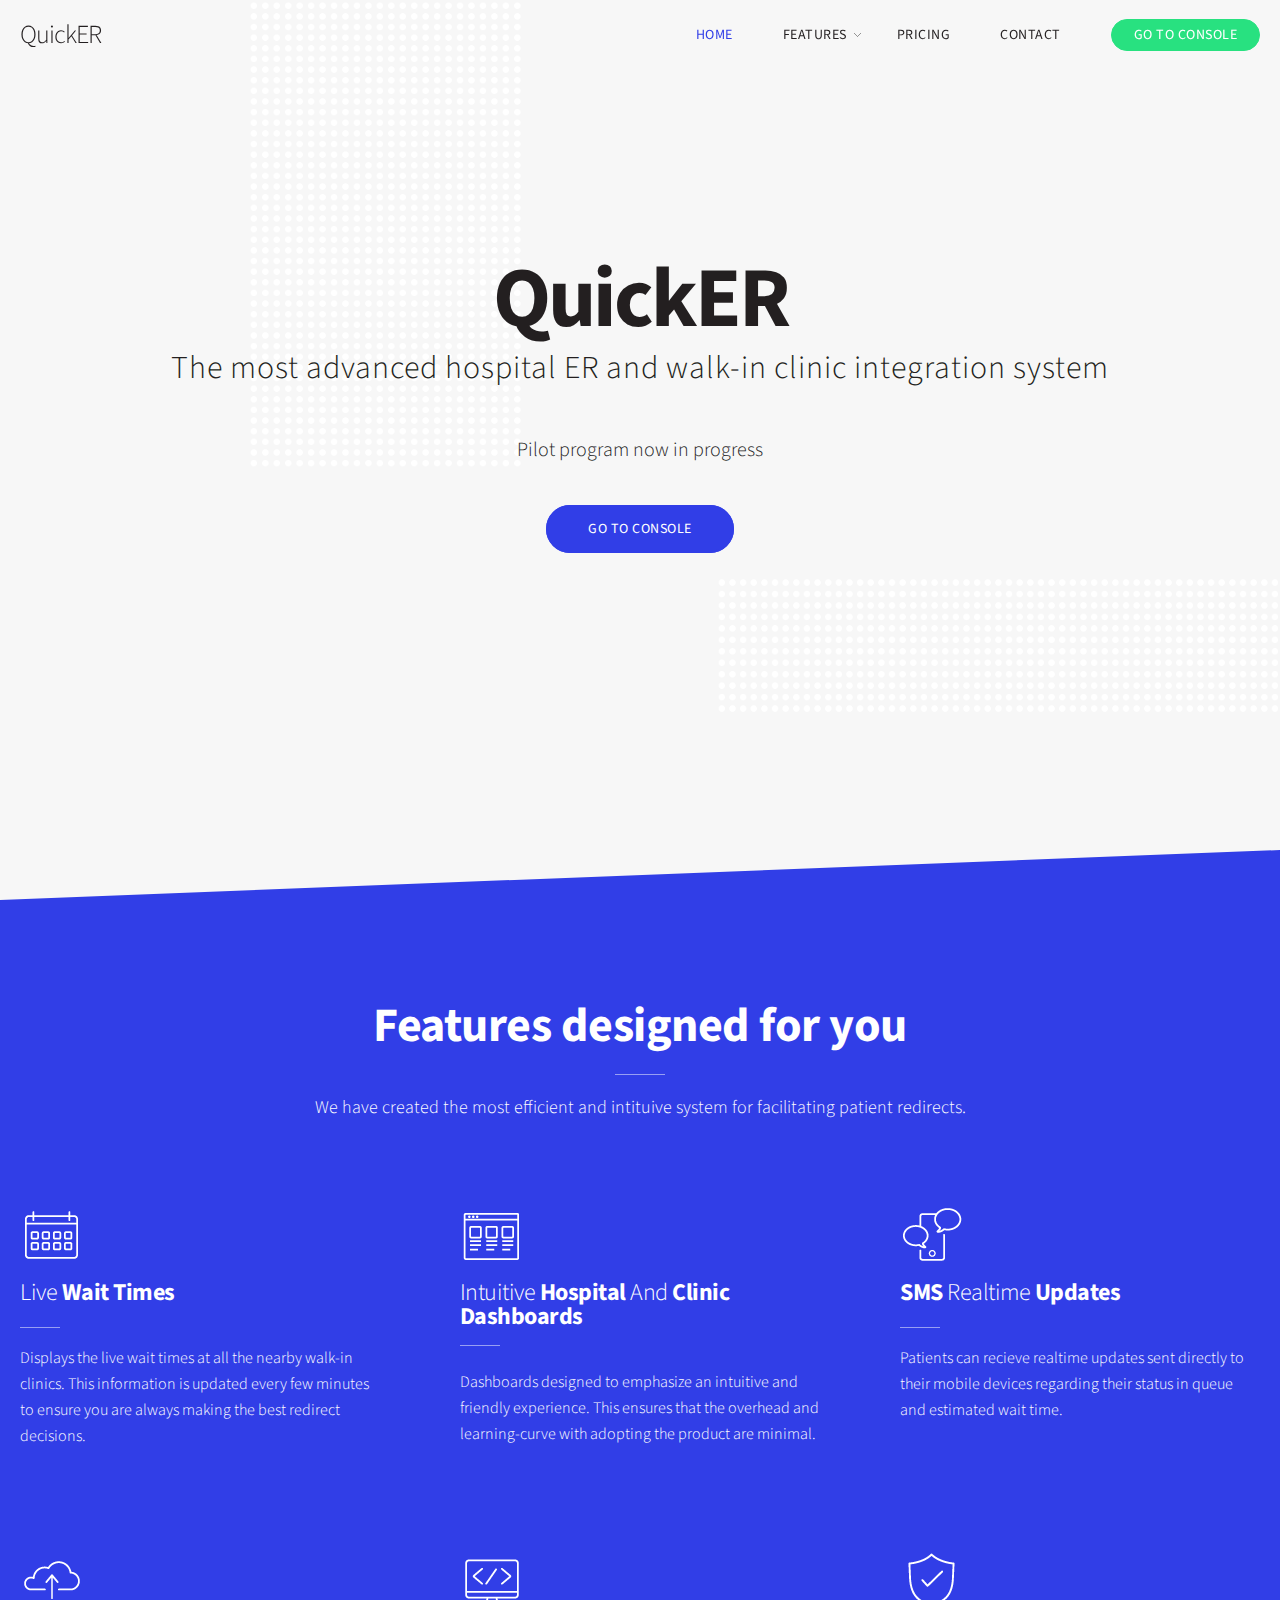
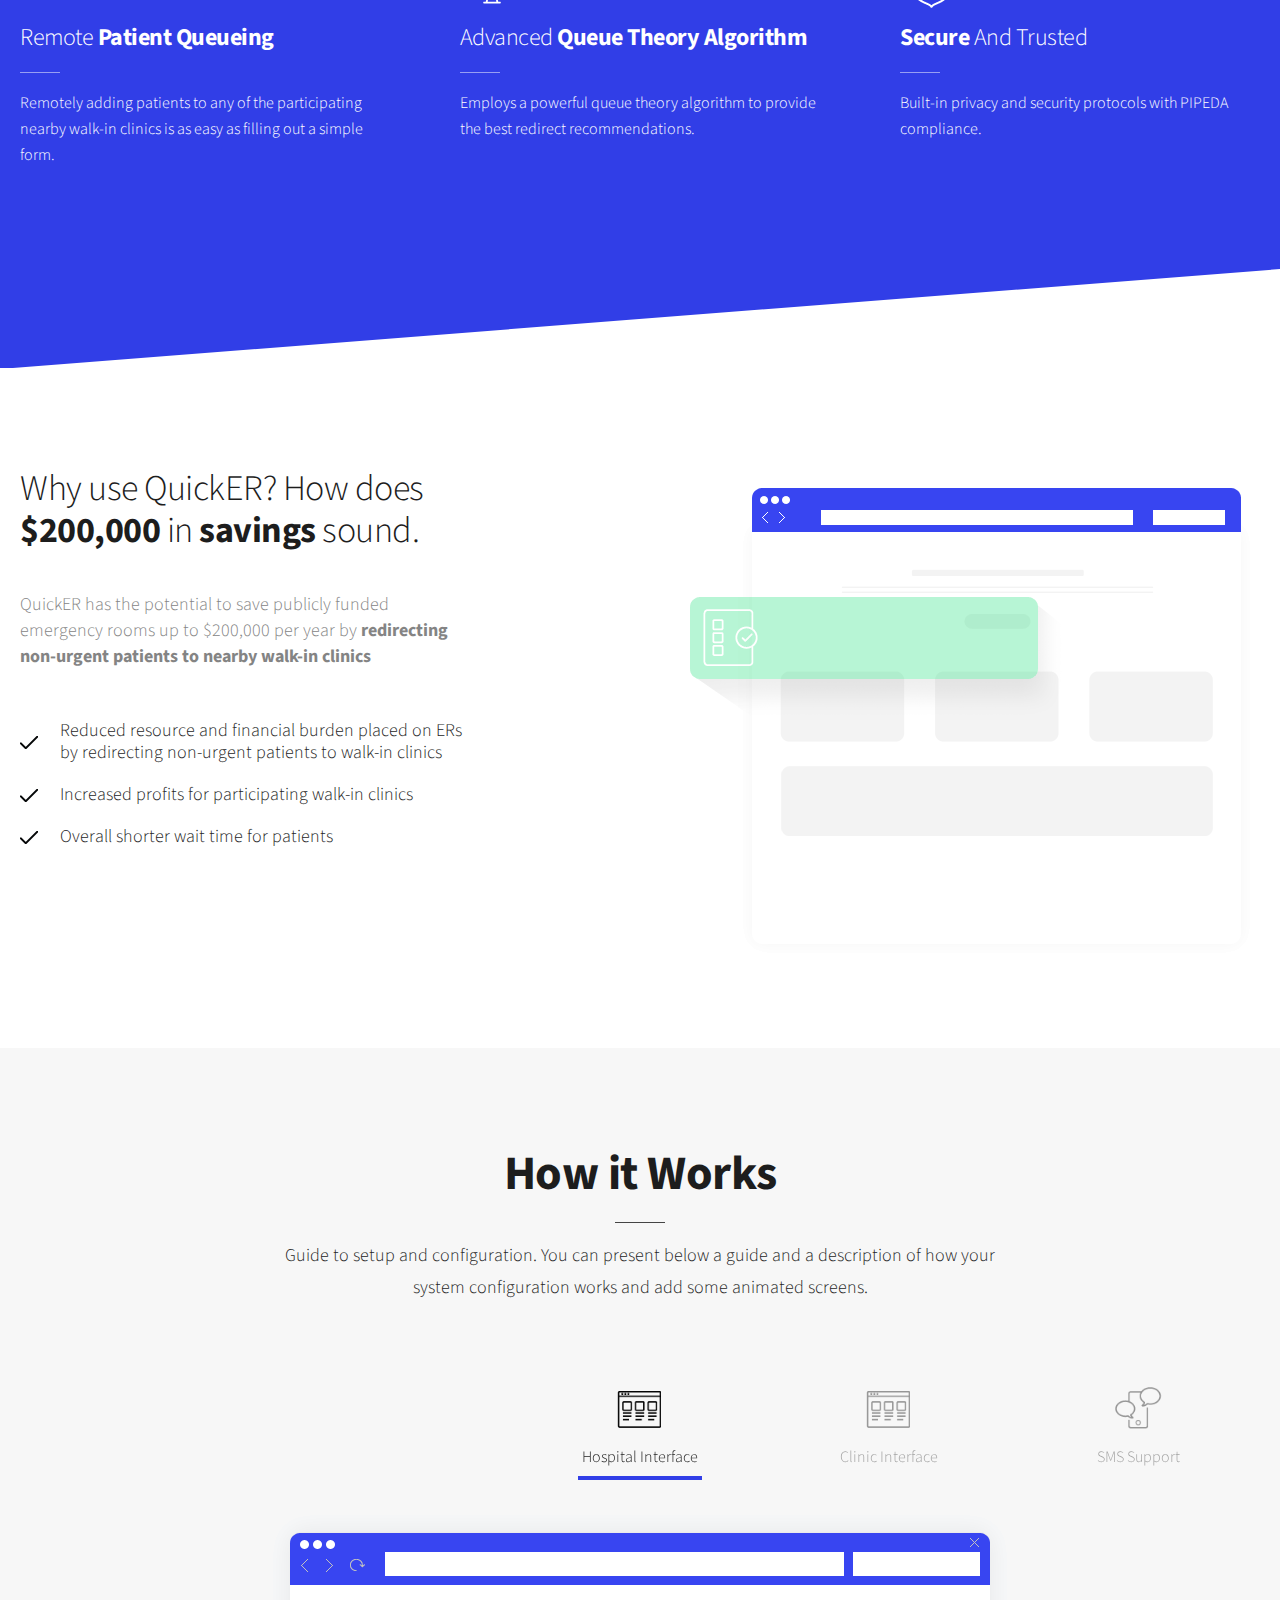
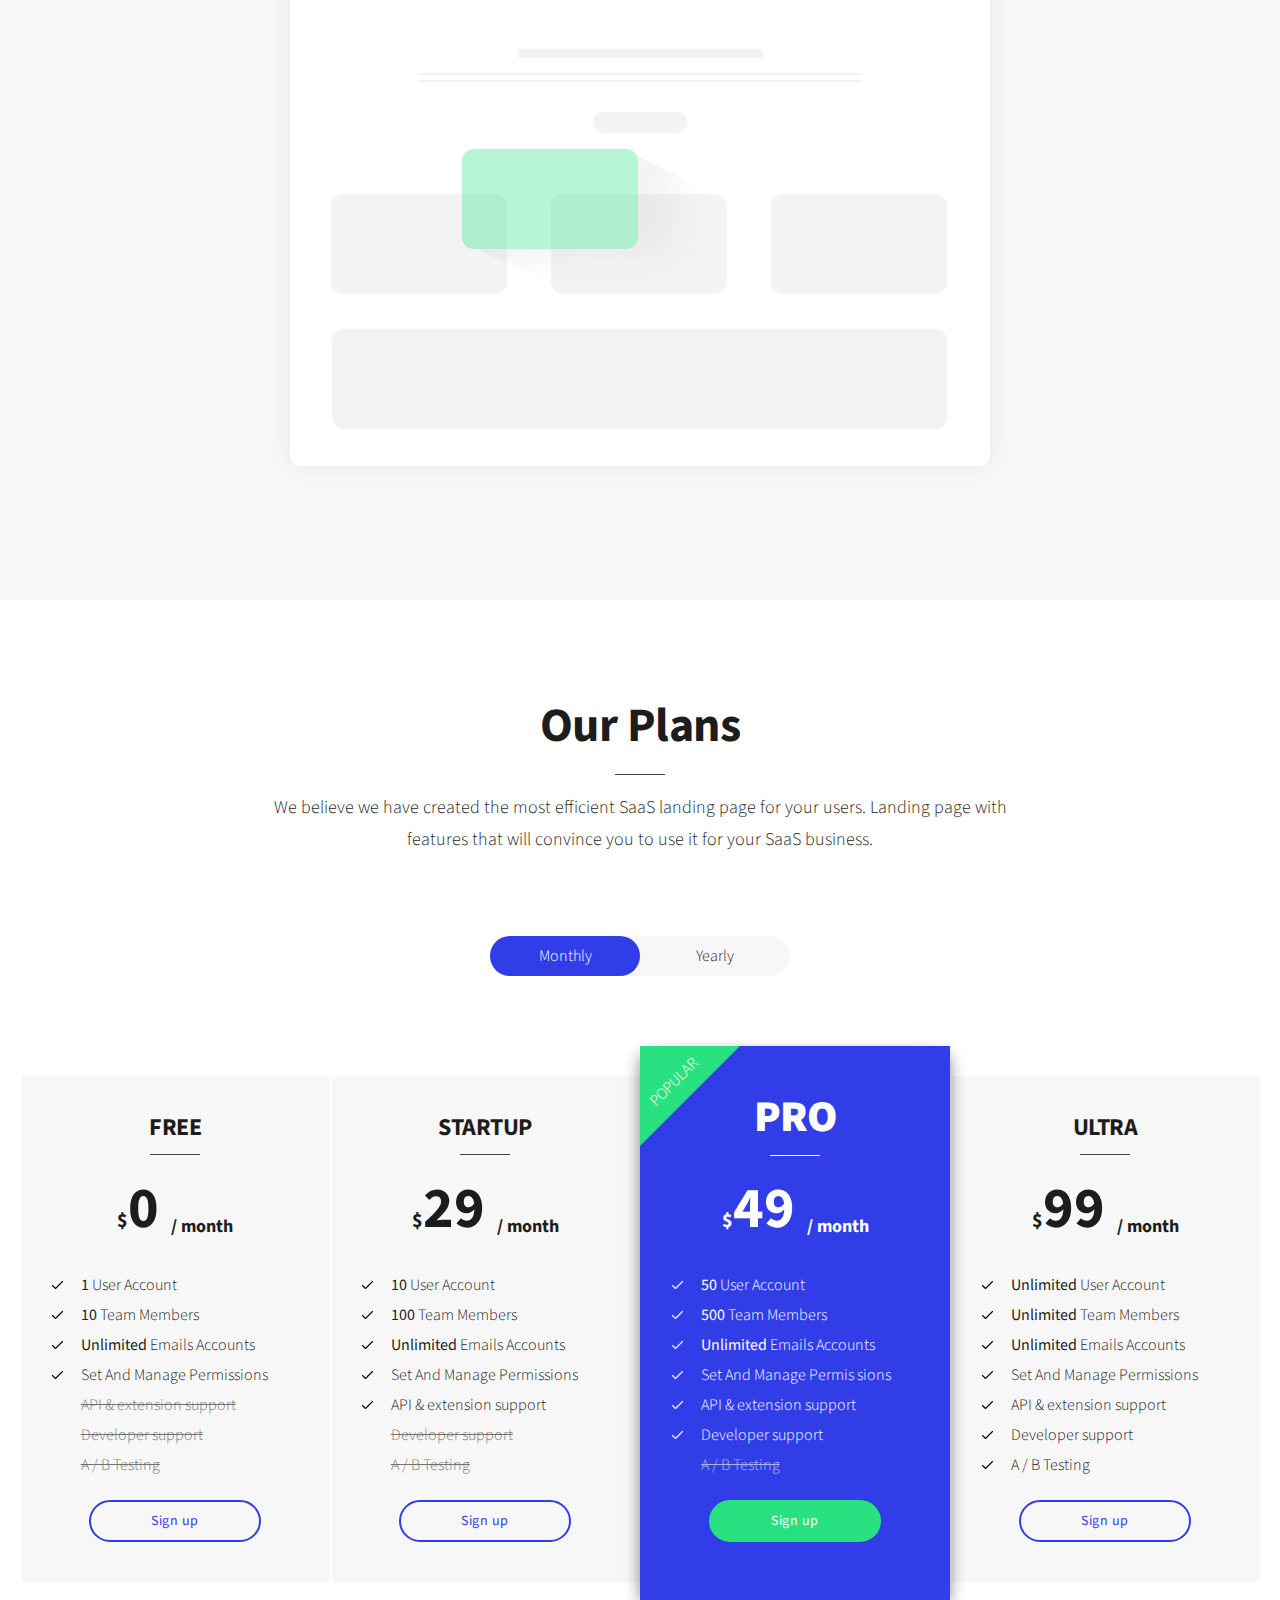
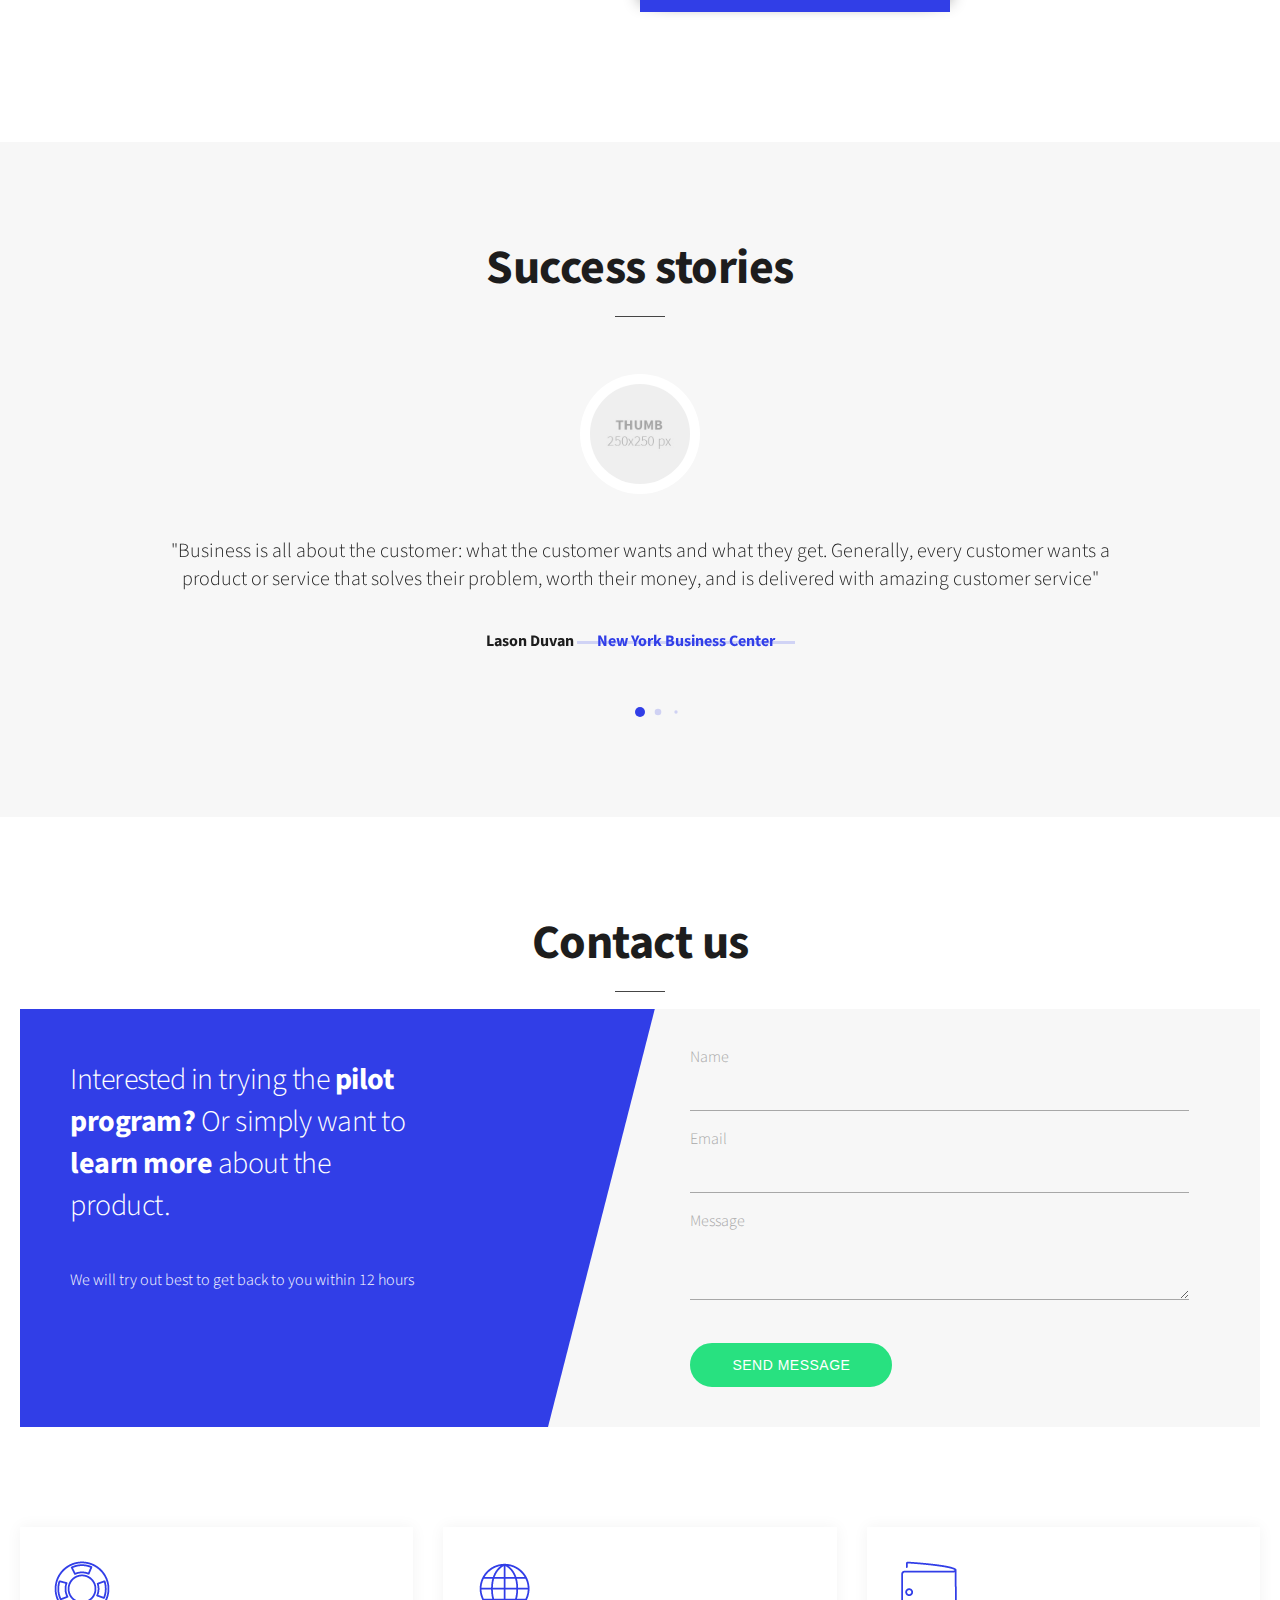
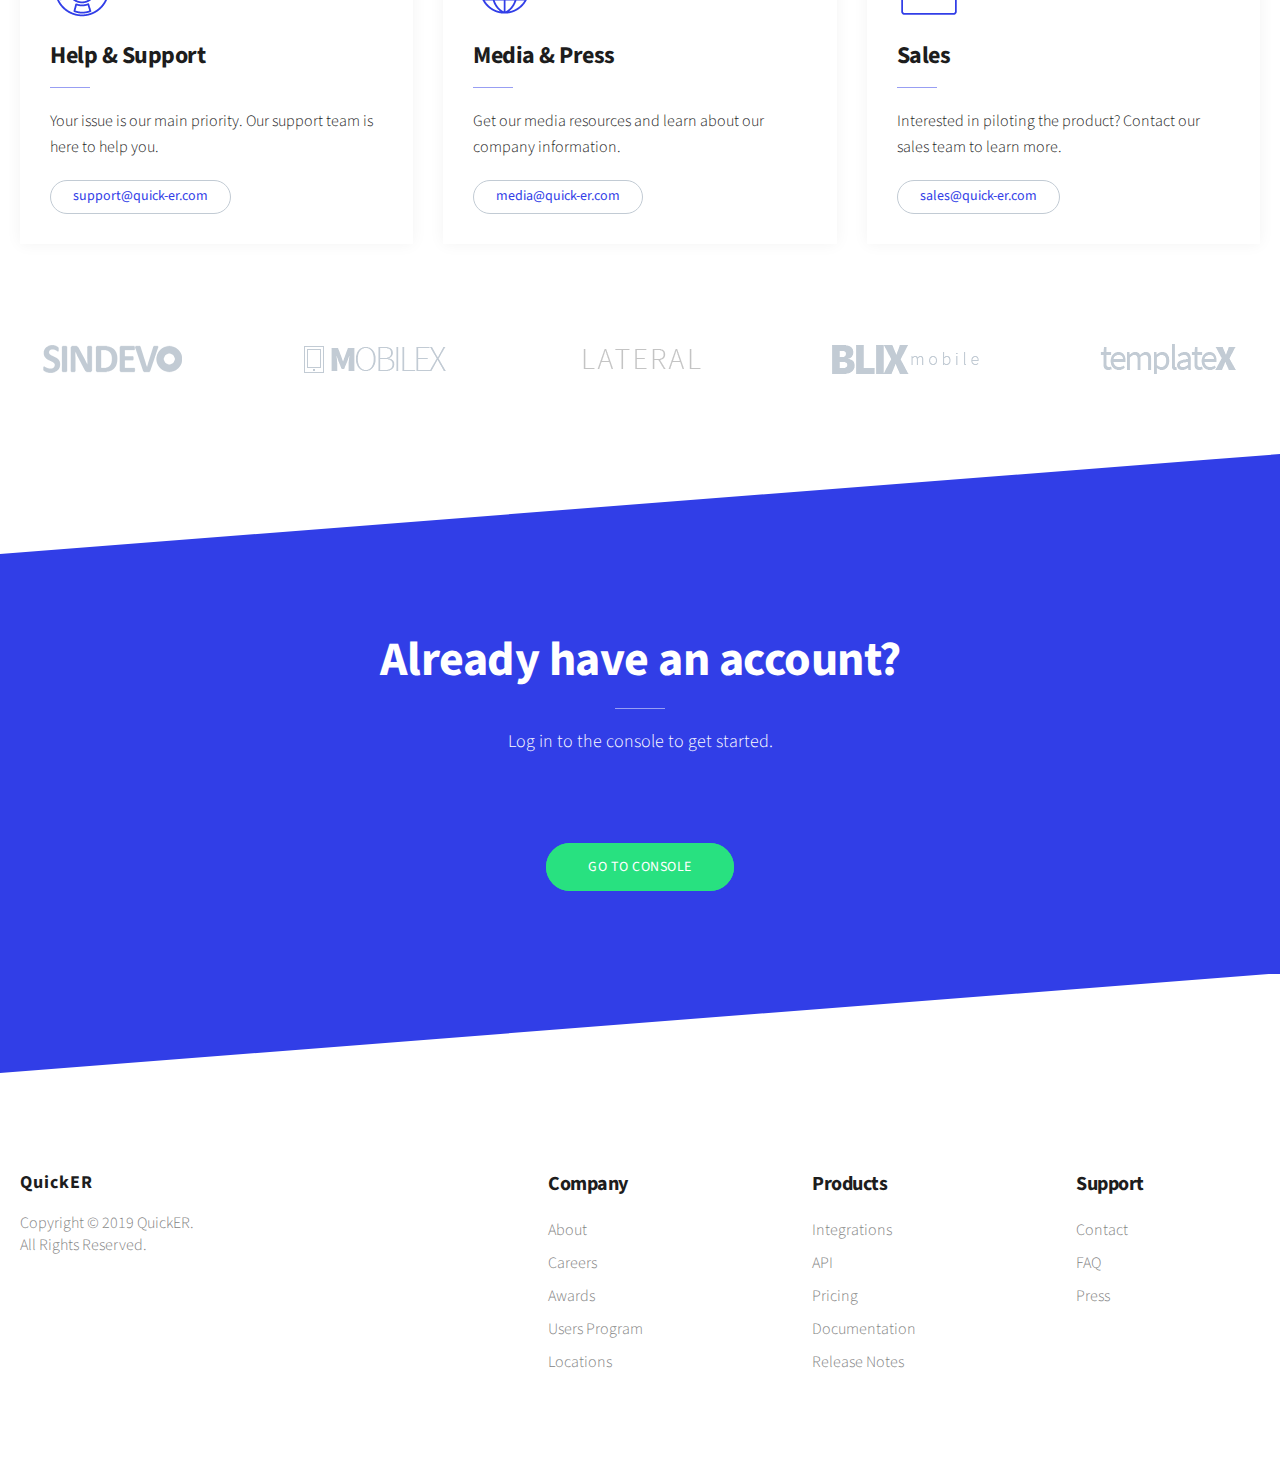
==== index.html @ 75de940f "Removed modal section" ====
<!DOCTYPE html>
<head>
<meta http-equiv="Content-Type" content="text/html; charset=utf-8" />
<meta name="viewport" content="width=device-width; initial-scale=1; maximum-scale=1" />
<meta name="author" content="SmartTemplates" />
<meta name="description" content="landing page template for saas companies" />
<meta name="keywords" content="landing page template, saas landing page template, saas website template, one page saas template" />
<title>QuickER | Patient management system</title>
<link rel="stylesheet" href="css/swiper.css">
<link rel="stylesheet" href="style.css">
<link href="https://fonts.googleapis.com/css?family=Source+Sans+Pro:300,400,700,900" rel="stylesheet"> 
</head>
<body>
	<header class="header">
		<div class="header__content header__content--fix-width">
			<div class="header__logo-title">QuickER</div>
			<nav class="header__menu">                                                                   
				<ul>
					<li><a class="selected header-link" href="#intro">HOME</a></li>
					<li class="menu-item-has-children "><a href="#features" class="header-link">FEATURES</a>
						<ul class="sub-menu">
							<li><a href="#about" class="header-link">OUR PRODUCTS</a></li>
							<li><a href="#hiw" class="header-link">HOW IT WORKS</a></li>
							<li><a href="#clients" class="header-link">OUR CLIENTS</a></li>
							<li><a href="#testimonials" class="header-link">TESTIMONIALS</a></li>
							<li><a href="#support" class="header-link">SUPPORT</a></li>
						</ul>
					</li>
					<li><a href="#pricing" class="header-link">PRICING</a></li>
					<li><a href="#contact" class="header-link">CONTACT</a></li>
					<li class="header__btn header__btn--signup" ><a href="https://quick-er.app">GO TO CONSOLE</a></li>			
				</ul>
			</nav> 
		</div>		
	</header>

	<!-- Section intro -->
	<section class="section section--intro" id="intro">
			<div class="section__content section__content--fix-width section__content--intro">
				<div class="intro">
				    <div class="intro__content">
					<div class="intro__title"><span>QuickER</div>
					<div class="intro__subtitle">The most advanced hospital ER and walk-in clinic integration system</div>
					<br/>
					<div class="intro__description">Pilot program now in progress</div>
					<div class="intro__buttons intro__buttons--centered">
						<a href="https://quick-er.app" class="btn btn--blue-bg">GO TO CONSOLE</a>
					</div>
				    </div>	
				</div>
				<div class="intro-animation">
					<div class="animation__play modal-toggle" data-openpopup="animation"><span></span></div>
					<img src="images/demo-pic.png" alt="" title=""/>
				</div>
			</div>
			<svg class="svg-intro-bottom" xmlns="http://www.w3.org/2000/svg" viewBox="0 0 100 100" preserveAspectRatio="none">
				<polygon fill="#313ee7" points="0,100 100,0 100,100"/>
			</svg>
	</section>
	
	<!-- Section features -->
	<section class="section section--features" id="features">

			<div class="section__content section__content--fix-width section__content--padding">
			        <h2 class="section__title section__title--centered section__title--features">Features designed for you</h2>
				<div class="section__description section__description--centered section__description--features">
				We have created the most efficient and intituive system for facilitating patient redirects.
				</div>
				<div class="grid grid--3col grid--features">
				
					<div class="grid__item">
						<div class="grid__icon"><img src="images/icons/icons-64-white/calendar-64.png" alt="" title=""/></div>
						<h3 class="grid__title"><span>Live</span> Wait Times</h3>
						<p class="grid__text">Displays the live wait times at all the nearby walk-in clinics. This information is updated every few minutes to ensure you are always making the best redirect decisions.</p>
					</div>
					
					<div class="grid__item">
						<div class="grid__icon"><img src="images/icons/icons-64-white/browser-64.png" alt="" title=""/></div>
						<h3 class="grid__title"><span>Intuitive </span> Hospital <span> And </span> Clinic Dashboards</h3>
						<p class="grid__text">Dashboards designed to emphasize an intuitive and friendly experience. This ensures that the overhead and learning-curve with adopting the product are minimal.</p>
					</div>
					
					<div class="grid__item">
						<div class="grid__icon"><img src="images/icons/icons-64-white/conversation-64.png" alt="" title=""/></div>
						<h3 class="grid__title">SMS <span>Realtime </span> Updates</h3>
						<p class="grid__text">Patients can recieve realtime updates sent directly to their mobile devices regarding their status in queue and estimated wait time.</p>
					</div>
				</div>	
				<div class="grid grid--3col grid--features">	
					<div class="grid__item">
						<div class="grid__icon"><img src="images/icons/icons-64-white/upload-64.png" alt="" title=""/></div>
						<h3 class="grid__title"><span>Remote</span> Patient Queueing</h3>
						<p class="grid__text">Remotely adding patients to any of the participating nearby walk-in clinics is as easy as filling out a simple form.</p>
					</div>
					
					<div class="grid__item">
						<div class="grid__icon"><img src="images/icons/icons-64-white/desktop-code-64.png" alt="" title=""/></div>
						<h3 class="grid__title"><span>Advanced</span> Queue Theory Algorithm</h3>
						<p class="grid__text">Employs a powerful queue theory algorithm to provide the best redirect recommendations.</p>
					</div>
					
					<div class="grid__item">
						<div class="grid__icon"><img src="images/icons/icons-64-white/security-64.png" alt="" title=""/></div>
						<h3 class="grid__title">Secure <span> And Trusted</span></h3>
						<p class="grid__text">Built-in privacy and security protocols with PIPEDA compliance.</p>
					</div>
				</div>
				<div class="clear"></div>
			</div>
			<svg class="svg-features-bottom" xmlns="http://www.w3.org/2000/svg" viewBox="0 0 100 100" preserveAspectRatio="none">
				<polygon fill="#fff" points="0,100 100,0 100,100"/>
			</svg>

			
	</section>
	
	<!-- Section about -->
	<section class="section" id="about">

			<div class="section__content section__content--fix-width section__content--padding">
				<div class="grid grid--5col grid--about">
				
					<div class="grid__item grid__item--x2">
						<h3 class="grid__title">Why use QuickER? How does <span>$200,000</span> in <span> savings</span> sound.</h3>
						<p class="grid__text">QuickER has the potential to save publicly funded emergency rooms up to $200,000 per year by <span>redirecting non-urgent patients to nearby walk-in clinics</span></p>
						<ul class="grid__list">
							<li>Reduced resource and financial burden placed on ERs by redirecting non-urgent patients to walk-in clinics</li> 
							<li>Increased profits for participating walk-in clinics</li> 
							<li>Overall shorter wait time for patients</li> 
						</ul>
						
					</div>
					<div class="grid__item grid__item--x3">
						<div class="grid__image grid__image--right"><img src="images/desktop-frame-about.gif" alt="" title=""/></div>
					</div>
				</div>
			</div>
		
	</section>
	
	<!-- Section How it works -->
	<section class="section section--hiw" id="hiw">

			<div class="section__content section__content--fix-width section__content--padding">
			        <h2 class="section__title section__title--centered">How it Works</h2>
				<div class="section__description section__description--centered">
				Guide to setup and configuration. You can present below a guide and a description of how your system configuration works and add some animated screens.
				</div>
					 <div class="hiw">
							<div class="hiw-titles">
								<div class="hiw-titles__wrapper swiper-wrapper">
									<div class="hiw-titles__slide swiper-slide">
									<img src="images/icons/icons-64/browser-64.png" alt="" title=""/>
									<span>Hospital Interface</span>
									</div>
									<div class="hiw-titles__slide swiper-slide">
									<img src="images/icons/icons-64/browser-64.png" alt="" title=""/>
									<span>Clinic Interface</span>
									</div>
									<div class="hiw-titles__slide swiper-slide">
									<img src="images/icons/icons-64/conversation-64.png" alt="" title=""/>
									<span>SMS Support</span>
									</div>
									<div class="hiw-titles__slide swiper-slide">
									<img src="images/icons/icons-64/tabs-64.png" alt="" title=""/>
									<span>Add Instances</span>
									</div>
									<div class="hiw-titles__slide swiper-slide">
									<img src="images/icons/icons-64/desktop-code-64.png" alt="" title=""/>
									<span>API Settings</span>
									</div>
								</div>	
							</div>								   

							<div class="hiw-content">
								<div class="hiw-content__wrapper swiper-wrapper">
									<div class="hiw-content__slide swiper-slide">
											<img src="images/hiw-slide/slide1.gif" alt="" title=""/>			
									 </div>
									<div class="hiw-content__slide swiper-slide">
											<img src="images/hiw-slide/slide2.gif" alt="" title=""/>			
									</div>				
									<div class="hiw-content__slide swiper-slide">
											<img src="images/hiw-slide/slide3.png" alt="" title=""/>			
									 </div>
									<div class="hiw-content__slide swiper-slide">
											<img src="images/hiw-slide/slide1.gif" alt="" title=""/>			
									</div>
									<div class="hiw-content__slide swiper-slide">
											<img src="images/hiw-slide/slide3.png" alt="" title=""/>			
									</div>
								</div>
							</div>
			
					</div>
			</div>
	</section>

	
	<!-- Section pricing -->
	<section class="section" id="pricing">

			<div class="section__content section__content--fix-width section__content--padding">
			        <h2 class="section__title section__title--centered">Our Plans</h2>
				<div class="section__description section__description--centered">
				We believe we have created the most efficient SaaS landing page for your users. Landing page with features that will convince you to use it for your SaaS business.
				</div>
				
					
					<div class="pricing">
						<div class="pricing__switcher switcher">
							<div class="switcher__buttons">
								<div class="switcher__button switcher__button--enabled">Monthly</div> 
								<div class="switcher__button">Yearly</div>
								<div class="switcher__border"></div>
							</div>
							
						</div>

					
						<div class="pricing__plan">
							<h3 class="pricing__title">FREE</h3>   
							<div class="pricing__values">
								<div class="pricing__value pricing__value--show"><span>$</span>0 <b>/ month</b></div>
								<div class="pricing__value pricing__value--hide pricing__value--hidden"><span>$</span>0 <b>/ yearly</b></div>
							</div>	
							<ul class="pricing__list">
								<li><b>1</b> User Account</li>
								<li><b>10</b> Team Members</li>
								<li><b>Unlimited</b> Emails Accounts</li>	
								<li>Set And Manage Permissions</li>
								<li class="disabled">API &amp; extension support</li>	
								<li class="disabled">Developer support</li>
					 			<li class="disabled">A / B Testing</li>			
							</ul> 
							<a class="pricing__signup" href="">Sign up</a>
						</div>
						<div class="pricing__plan">
							<h3 class="pricing__title">STARTUP</h3>       
							<div class="pricing__values">
								<div class="pricing__value pricing__value--show"><span>$</span>29 <b>/ month</b></div>
								<div class="pricing__value pricing__value--hide pricing__value--hidden"><span>$</span>320 <b>/ yearly</b></div>
							</div>
							<ul class="pricing__list">
								<li><b>10</b> User Account</li>
								<li><b>100</b> Team Members</li>
								<li><b>Unlimited</b> Emails Accounts</li>	
								<li>Set And Manage Permissions</li>
								<li>API &amp; extension support</li>	
								<li class="disabled">Developer support</li>
					 			<li class="disabled">A / B Testing</li>			
							</ul> 
							<a class="pricing__signup" href="">Sign up</a> 
						</div>
						<div class="pricing__plan pricing__plan--popular">
						         <div class="pricing__badge-bg"></div>
							 <div class="pricing__badge-text">POPULAR</div>
							<h3 class="pricing__title">PRO</h3>       
							<div class="pricing__values">
								<div class="pricing__value pricing__value--show"><span>$</span>49 <b>/ month</b></div>
								<div class="pricing__value pricing__value--hide pricing__value--hidden"><span>$</span>529 <b>/ yearly</b></div>
							</div>
							<ul class="pricing__list">
								<li><b>50</b> User Account</li>
								<li><b>500</b> Team Members</li>
								<li><b>Unlimited</b> Emails Accounts</li>	
								<li>Set And Manage Permis sions</li>
								<li>API &amp; extension support</li>	
								<li>Developer support</li>
					 			<li class="disabled">A / B Testing</li>		
							</ul> 
							<a class="pricing__signup" href="">Sign up</a>
						</div>
						<div class="pricing__plan">
							<h3 class="pricing__title">ULTRA</h3>       
							<div class="pricing__values">
								<div class="pricing__value pricing__value--show"><span>$</span>99 <b>/ month</b></div>
								<div class="pricing__value pricing__value--hide pricing__value--hidden"><span>$</span>900 <b>/ yearly</b></div>
							</div>
							<ul class="pricing__list">
								<li><b>Unlimited</b> User Account</li>
								<li><b>Unlimited</b> Team Members</li>
								<li><b>Unlimited</b> Emails Accounts</li>	
								<li>Set And Manage Permissions</li>
								<li>API &amp; extension support</li>	
								<li>Developer support</li>
					 			<li>A / B Testing</li>
			
							</ul> 
							<a class="pricing__signup" href="">Sign up</a>
						</div> 	
					</div>
				
				<div class="clear"></div>
			</div>
		
	</section>
	
	<!-- Section testimonials -->
	<section class="section section--testimonials" id="testimonials">

			<div class="section__content section__content--fix-width section__content--padding">
			        <h2 class="section__title section__title--centered">Success stories</h2>
					  <div class="testimonials">
						<div class="testimonials__content swiper-wrapper">
							  <div class="testimonials__slide swiper-slide">
								<div class="testimonials__thumb" data-swiper-parallax="-50%"><img src="images/avatar-1.jpg" alt="" title=""/></div>
								<div class="testimonials__text" data-swiper-parallax="-100%"><p>"Business is all about the customer: what the customer wants and what they get. Generally, every customer wants a product or service that solves their problem, worth their money, and is delivered with amazing customer service"</p></div>
								<div class="testimonials__source">Lason Duvan <a href="#">New York Business Center</a></div>
							  </div>
							  <div class="testimonials__slide swiper-slide">
								<div class="testimonials__thumb" data-swiper-parallax="-50%"><img src="images/avatar-2.jpg" alt="" title=""/></div>
								<div class="testimonials__text" data-swiper-parallax="-100%"><p>"No one can make you successful; the will to success comes from within.' I've made this my motto. I've internalized it to the point of understanding that the success of my actions and/or endeavors doesn't depend on anyone else, and that includes a possible failure"</p></div>
								<div class="testimonials__source">Jada Sacks <a href="#">Paris Tehnics</a></div>
							  </div>
							  <div class="testimonials__slide swiper-slide">
								<div class="testimonials__thumb" data-swiper-parallax="-50%"><img src="images/avatar-3.jpg" alt="" title=""/></div>
								<div class="testimonials__text" data-swiper-parallax="-100%"><p>"The American Dream is that any man or woman, despite of his or her background, can change their circumstances and rise as high as they are willing to work"</p></div>
								<div class="testimonials__source">Lason Duvan <a href="#">Music Software</a></div>
							  </div>
							  <div class="testimonials__slide swiper-slide">
								<div class="testimonials__thumb" data-swiper-parallax="-50%"><img src="images/avatar-4.jpg" alt="" title=""/></div>
								<div class="testimonials__text" data-swiper-parallax="-100%"><p>"Business is all about the customer: what the customer wants and what they get. Generally, every customer wants a product or service that solves their problem, worth their money, and is delivered with amazing customer service"</p></div>
								<div class="testimonials__source">Duran Jackson <a href="#">New York Business Center</a></div>
							  </div>
							  <div class="testimonials__slide swiper-slide">
								<div class="testimonials__thumb" data-swiper-parallax="-50%"><img src="images/avatar-5.jpg" alt="" title=""/></div>
								<div class="testimonials__text" data-swiper-parallax="-100%"><p>"No one can make you successful; the will to success comes from within.' I've made this my motto. I've internalized it to the point of understanding that the success of my actions and/or endeavors doesn't depend on anyone else, and that includes a possible failure"</p></div>
								<div class="testimonials__source">Maria Allesi <a href="#">Italy Solutions</a></div>
							  </div>
							  <div class="testimonials__slide swiper-slide">
								<div class="testimonials__thumb" data-swiper-parallax="-50%"><img src="images/avatar-6.jpg" alt="" title=""/></div>
								<div class="testimonials__text" data-swiper-parallax="-100%"><p>"The American Dream is that any man or woman, despite of his or her background, can change their circumstances and rise as high as they are willing to work"</p></div>
								<div class="testimonials__source">Jenifer Patrison<a href="#">App Dating</a></div>
							  </div>  
						</div>
						
						<div class="testimonials__pagination swiper-pagination"></div>
					</div>
				<div class="clear"></div>
			</div>
		
	</section>	
	
	<!-- Section contact -->
	<section class="section" id="contact">

			<div class="section__content section__content--fix-width section__content--padding">
			        <h2 class="section__title section__title--centered">Contact us</h2>
			
				<div class="grid grid--5col grid--contact">
				       
					<div class="grid__item grid__item--x2 grid__item--padding">
						<h3 class="grid__title">Interested in trying the <span>pilot program?</span> Or simply want to <span> learn more </span> about the product.</h3>
						<p class="grid__text">We will try out best to get back to you within 12 hours</p>
					</div>
					<div class="grid__item grid__item--x3 grid__item--form">
							<div class="grid__form form">
								<svg class="svg-form-left" xmlns="http://www.w3.org/2000/svg" viewBox="0 0 100 100" preserveAspectRatio="none"><polygon fill="#313ee7" points="0,0 100,0 0,100"/></svg>
								<form class="form__container" id="ContactForm" method="post" action="mailto: sales@quick-er.com" enctype="text/plain">
								<div class="form__row">
								        <label class="form__label" for="Name">Name</label>
									<input name="Name" id="namec" class="form__input" type="text"/>
									<span class="form__row-border"></span>
								</div>
								<div class="form__row">
								        <label class="form__label">Email</label>
									<input name="Email" class="form__input" type="email"/>	
									<span class="form__row-border"></span>									
								</div>
								<div class="form__row">
								         <label class="form__label">Message</label>
									<textarea name="Message" class="form__textarea" rows="3" cols="3"></textarea>
									<span class="form__row-border"></span>
								</div>
								<input type="submit" name="submit" class="form__submit btn btn--green-bg" id="submitc" value="SEND MESSAGE" />
								</form>
							</div>
					</div>
				</div>
			</div>
		
	</section>
	
	<!-- Section -->
	<section class="section" id="support">
			<div class="section__content section__content--fix-width section__content--padding">	
				<div class="grid grid--3col grid--support">
				
					<div class="grid__item grid__item--padding">
						<div class="grid__icon"><img src="images/icons/icons-64-blue/support-64.png" alt="" title=""/></div>
						<h3 class="grid__title">Help &amp; Support</h3>
						<p class="grid__text">Your issue is our main priority. Our support team is here to help you.</p>
						<a href="mailto: support@quick-er.com" class="grid__more">support@quick-er.com</a>
					</div>
					<div class="grid__item grid__item--padding">
						<div class="grid__icon"><img src="images/icons/icons-64-blue/globe-64.png" alt="" title=""/></div>
						<h3 class="grid__title">Media &amp; Press</h3>
						<p class="grid__text">Get our media resources and learn about our company information.		
						</p>
						<a href="mailto: media@quick-er.com" class="grid__more">media@quick-er.com</a>
					</div>
					<div class="grid__item grid__item--padding">
						<div class="grid__icon"><img src="images/icons/icons-64-blue/wallet-64.png" alt="" title=""/></div>
						<h3 class="grid__title">Sales</h3>
						<p class="grid__text">Interested in piloting the product? Contact our sales team to learn more.
						</p>
						<a href="mailto: sales@quick-er.com" class="grid__more">sales@quick-er.com</a>
					</div>
				</div>
				<div class="clear"></div>
			</div>
		
	</section>
	
	
	<!-- Section -->
	<section class="section section--clients" id="clients">
			<div class="section__content section__content--fix-width">		
				<div class="grid grid--5col">
				
					<div class="grid__item">
						<div class="grid__client-logo"><a href="#"><img src="images/clients/clients-logo1.png" alt="" title=""/></a></div>
					</div>
					<div class="grid__item">
						<div class="grid__client-logo"><a href="#"><img src="images/clients/clients-logo2.png" alt="" title=""/></a></div>
					</div>
					<div class="grid__item">
						<div class="grid__client-logo"><a href="#"><img src="images/clients/clients-logo3.png" alt="" title=""/></a></div>
					</div>
					<div class="grid__item">
						<div class="grid__client-logo"><a href="#"><img src="images/clients/clients-logo4.png" alt="" title=""/></a></div>
					</div>
					<div class="grid__item">
						<div class="grid__client-logo"><a href="#"><img src="images/clients/clients-logo5.png" alt="" title=""/></a></div>
					</div>
				</div>

			</div>

	</section>
	
	<!-- Section -->
	<section class="section section--cta" id="cta">
			<div class="section__content section__content--fix-width section__content--padding">
			        <h2 class="section__title section__title--centered section__title--cta">Already have an account?</h2>
				<div class="section__description section__description--centered section__description--cta">
					Log in to the console to get started.
				</div>
				<div class="intro__buttons intro__buttons--centered">
				<a href="https://quick-er.app" class="btn btn--green-bg">GO TO CONSOLE</a>
				</div>
			</div>
			<svg class="svg-cta-top" xmlns="http://www.w3.org/2000/svg" viewBox="0 0 100 100" preserveAspectRatio="none">
				<polygon fill="#fff" points="0,100 100,0 0,0"/>
			</svg>
	</section>

	
	<footer class="footer" id="footer">
			<div class="footer__content footer__content--fix-width footer__content--svg">
			
				<div class="grid grid--5col grid--footer">
				
					<div class="grid__item grid__item--x2">
						<h3 class="grid__title grid__title--footer-logo">QuickER</h3>
						<p class="grid__text grid__text--copyright">Copyright &copy; 2019 QuickER.  <br />All Rights Reserved. </p>
					</div>
					<div class="grid__item">
						<h3 class="grid__title grid__title--footer">Company</h3>
						<ul class="grid__list grid__list--fmenu">
								<li><a href="#">About</a></li>
								<li><a href="#">Careers</a></li>
								<li><a href="#">Awards</a></li>
								<li><a href="#">Users Program</a></li>
								<li><a href="#">Locations</a></li>
						</ul>
					</div>
					<div class="grid__item">
						<h3 class="grid__title grid__title--footer">Products</h3>
						<ul class="grid__list grid__list--fmenu">
	
								<li><a href="#">Integrations</a></li>
								<li><a href="#">API</a></li>
								<li><a href="#">Pricing</a></li>
								<li><a href="#">Documentation</a></li>
								<li><a href="#">Release Notes</a></li>
						</ul>
					</div>
					<div class="grid__item">
						<h3 class="grid__title grid__title--footer">Support</h3>
						<ul class="grid__list grid__list--fmenu">
								<li><a href="#">Contact</a></li>
								<li><a href="#">FAQ</a></li>
								<li><a href="#">Press</a></li>
								
						</ul>
					</div>
					
				</div>
				
			<div class="clear"></div>	
			</div>

			<svg class="svg-cta-bottom" xmlns="http://www.w3.org/2000/svg" viewBox="0 0 100 100" preserveAspectRatio="none">
				<polygon fill="#313ee7" points="0,100 100,0 0,0"/>
			</svg>
	</footer>
	   <section class="modal modal--animation">
		<div class="modal__overlay modal__overlay--toggle"></div>
			<div class="modal__wrapper modal__wrapper--image modal-transition">
				<div class="modal__body">
					<button class="modal__close modal__overlay--toggle"><span></span></button>
					<div class="modal__header">Product Demo</div>
					
					<div class="modal__image">
						<img src="images/demo-small.gif" alt="" title=""/>
					</div>
				</div>
			</div>
	  </section>    <!-- Modal for animation -->
<script src="js/jquery-3.3.1.min.js"></script>
<script src="js/jquery.custom.js"></script>
<script src="js/swiper.min.js"></script>
<script src="js/swiper.custom.js"></script>
<script src="js/menu.js"></script>
</body>
</html>
---- style.css ----
/*------------------------------------------------------------------
[Main Stylesheet]

Author:	SmartTemplates
Version:	1.0
Created:	05 June 2018
Last updated:	05 June 2018
Template:	LATERAL | Landing page templates for SAAS companies
-------------------------------------------------------------------*/

/*----------------------------------------------------------------- 
[Table of Contents]

1. RESET
2. GENERAL
	2-1 HEADINGS
3. HEADER
4. SECTION
5. GRID
	5.1 GRID ELEMENTS
6. BUTTONS
7. CUSTOM SECTIONS 
	7.1 CUSTOM SECTION - INTRO
	7.2 CUSTOM SECTION - ABOUT	
	7.3 CUSTOM SECTION - FEATURES
	7.4 CUSTOM SECTION - TESTIMONIALS 
	7.5 CUSTOM SECTION - PRICING 
	7.6 CUSTOM SECTION - CTA 
	7.7 CUSTOM SECTION - HOW IT WORKS (HIW)
	7.8 CUSTOM SECTION - SUPPORT
	7.9 CUSTOM SECTION - CLIENTS
	7.10 CUSTOM SECTION - CONTACT
	7.11 CUSTOM SECTION - LOGIN/SIGNUP MODAL
8. FOOTER
9. MEDIA QUERIES
*/
/*===============================================*/
/* 1. RESET		 						 */
/*===============================================*/
@import "css/reset.css";
/*===============================================*/
/* 2. GENERAL		 						 */
/*===============================================*/
html,
body {
  width: 100%;
  height: 100%;
}
body {
  font-family: "Source Sans Pro", sans-serif;
  padding: 0;
  font-size: 16px;
  margin: 0 auto;
  color: #1d1d1d;
  background-color: #fff;
  font-weight: 300;
}
.clear {
  clear: both;
}
p {
  padding: 0;
  margin: 0px;
  text-align: left;
  line-height: 26px;
}
a {
  text-decoration: none;
  color: #313ee7;
}
blockquote {
  font-style: italic;
  font-size: 24px;
  padding: 0 5%;
  margin: 40px 0 60px 0;
  line-height: 34px;
  position: relative;
  text-align: center;
}
blockquote:after {
  content: " ";
  position: absolute;
  display: block;
  width: 10%;
  margin: 20px 40%;
  border: 1px solid #e76b71;
}
a img {
  border: none;
}
a:hover {
  text-decoration: none;
  color: #212121;
}
img.responsive_image {
  max-width: 100%;
  display: block;
  margin: auto auto 20px auto;
}
/*---------------------------*/
/* 2-1. HEADINGS             */
/*---------------------------*/
h1,
h2,
h3,
h4,
h5,
h6 {
  font-weight: 700;
  letter-spacing: -0.5px;
  padding: 0 0 40px 0;
  margin: 0;
}
h1 {
  font-size: 40px;
}
h2 {
  font-size: 30px;
}
h3 {
  font-size: 22px;
}
h4 {
  font-size: 20px;
}
h5 {
  font-size: 18px;
}
h6 {
  font-size: 16px;
}
/*===============================================*/
/* 3. HEADER 	 						 */
/*===============================================*/
/* BLOCK - header */
.header {
  width: 100%;
  height: 70px;
  -webkit-transition: all 0.5s;
  -moz-transition: all 0.5s;
  transition: all 0.5s;
  position: fixed;
  top: 0px;
  left: 0px;
  z-index: 999;
}
/* MODIFIER - header */
.header--sticky {
  background-color: #fff;
  box-shadow: 0 4px 10px 0px rgba(0, 0, 0, 0.03);
  -moz-box-shadow: 0 4px 10px 0px rgba(0, 0, 0, 0.03);
  -webkit-box-shadow: 0 4px 10px 0px rgba(0, 0, 0, 0.03);
}
/* ELEMENT - header__content */
.header__content {
  height: 70px;
}
/* ELEMENT MODIFIER - header__content */
.header__content--fix-width {
  width: 1240px;
  margin: auto;
  clear: both;
}
.header__content--fluid-width {
  width: 80%;
  margin: auto;
  clear: both;
}
.header__logo-title {
  color: #231f20;
  font-size: 26px;
  letter-spacing: -1px;
  position: relative;
  float: left;
  top: 50%;
  left: 0;
  transform: translateY(-50%);
  z-index: 999;
}
.header__logo-title span {
  font-weight: 700;
}
/* ELEMENT - header__menu */
.header__menu {
  float: right;
}
.header__menu ul,
.header__menu ul li,
.header__menu ul li a {
  margin: 0;
  padding: 0;
  border: 0;
  list-style: none;
  line-height: 1;
  display: block;
  float: left;
  position: relative;
  -webkit-box-sizing: border-box;
  -moz-box-sizing: border-box;
  box-sizing: border-box;
  -webkit-tap-highlight-color: rgba(0, 0, 0, 0);
  -webkit-tap-highlight-color: transparent;
}
.header__menu:after,
.header__menu > ul:after {
  content: ".";
  display: block;
  clear: both;
  visibility: hidden;
  line-height: 0;
  height: 0;
}
.menu-button {
  width: 28px;
  height: 20px;
  position: absolute;
  padding: 0px;
  font-size: 20px;
  top: 12px;
  right: 6%;
  z-index: 99999;
  display: none;
  cursor: pointer;
  border-bottom: 1px solid #000;
  -webkit-tap-highlight-color: rgba(0, 0, 0, 0);
  -webkit-tap-highlight-color: transparent;
}
.menu-button:before {
  content: "";
  position: absolute;
  top: 6px;
  left: 0;
  width: 28px;
  height: 6px;
  z-index: 999;
  border-top: 1px double #000;
  border-bottom: 1px solid #000;
}
.header__menu > ul > li {
  display: inline-block;
  padding: 0;
}
.header__menu > ul > li > a {
  height: 70px;
  line-height: 70px;
  color: #231f20;
  font-size: 14px;
  display: inline-block;
  letter-spacing: 0.5px;
  padding: 0 25px;
  margin: 0;
  font-weight: 400;
  overflow: hidden;
}
.header__menu > ul > li.header__btn > a {
  height: 32px;
  line-height: 30px;
  -webkit-border-radius: 25px;
  -moz-border-radius: 25px;
  border-radius: 25px;
  -webkit-transition: background-color 0.3s ease;
  -moz-transition: background-color 0.3s ease;
  transition: background-color 0.3s ease;
}
.header__menu > ul > li.header__btn--signup > a {
  color: #fff;
  background-color: #28e180;
  padding: 0 22px;
  margin: 19px 0 0 25px;
  border: 1px #28e180 solid;
}
.header__menu > ul > li.header__btn--login > a {
  color: #313ee7;
  padding: 0 22px;
  margin: 19px 0 0 25px;
  border: 1px #313ee7 solid;
}
.header__menu ul li.header__btn--signup > a:hover {
  background-color: #fff;
  border: 1px #28e180 solid;
  color: #28e180;
}
.header__menu ul li.header__btn--login > a:hover {
  background-color: #313ee7;
  color: #fff;
}
.header__menu ul li a:hover,
.header__menu ul li a.selected,
.header__menu ul li a.active {
  color: #313ee7;
}
.header__menu ul li.header__btn--signup a.active {
  color: #fff;
}
.header__menu ul li.header__btn--login a.active {
  color: #313ee7;
}
.header__menu ul li:hover {
  cursor: pointer;
}
.header__menu > ul > li.menu-item-has-children > a {
  background: url(images/drop-down.png) no-repeat 90% 50%;
}
.header__menu ul ul {
  position: absolute;
  left: 0px;
  top: 55px;
  z-index: 9999;
  visibility: hidden;
  text-align: left;
  padding: 5px 0;
  background-color: #fff;
  -webkit-box-shadow: 0px 0px 10px 1px rgba(0, 0, 0, 0.1);
  -moz-box-shadow: 0px 0px 10px 1px rgba(0, 0, 0, 0.1);
  box-shadow: 0px 0px 10px 1px rgba(0, 0, 0, 0.1);
  -webkit-border-radius: 5px;
  -moz-border-radius: 5px;
  border-radius: 5px;
  opacity: 0;
  -webkit-transition: all 0.5s;
  -moz-transition: all 0.5s;
  transition: all 0.5s;
}
.header__menu ul ul.submenu-header-sticky {
  box-shadow: 0 4px 10px 0px rgba(0, 0, 0, 0.03);
  -moz-box-shadow: 0 4px 10px 0px rgba(0, 0, 0, 0.03);
  -webkit-box-shadow: 0 4px 10px 0px rgba(0, 0, 0, 0.03);
  border-top-left-radius: 0px;
  border-top-right-radius: 0px;
  -webkit-border-top-left-radius: 0px;
  -webkit-border-top-right-radius: 0px;
}
.header__menu li:hover > ul {
  visibility: visible;
  opacity: 1;
  -webkit-transition: all 0.5s;
  -moz-transition: all 0.5s;
  transition: all 0.5s;
  top: 70px;
}
.header__menu ul ul ul {
  margin-left: 100%;
  top: 0;
}
.header__menu ul ul li a {
  width: 200px;
  padding: 0 15px;
  color: #231f20;
  border-bottom: 1px #f7f7f7 solid;
  margin: 0 10px;
  font-size: 14px;
  line-height: 45px;
  height: 45px;
}
.header__menu ul ul li a:hover {
  color: #313ee7;
}
.header__menu ul ul li:last-child a {
  border-bottom: none;
}
/*===============================================*/
/* 4. SECTION 	 						 */
/*===============================================*/
/* BLOCK - section */
.section {
  width: 100%;
  height: auto;
  float: left;
  clear: both;
}
/* BLOCK MODIFIER - section--page */
.section--page-top {
  padding-top: 80px;
}
.section--page-bottom {
  padding-bottom: 80px;
}
/* ELEMENT - section__content */
.section__content {
  clear: both;
}
/* ELEMENT MODIFIER section__content  */
.section__content--fix-width {
  width: 1240px;
  margin: auto;
  clear: both;
}
.section__content--fluid-width {
  width: 80%;
  margin: auto;
  clear: both;
}
.section__content--padding {
  padding: 100px 0;
}
/* ELEMENT - section__title */
.section__title {
  font-size: 48px;
  padding: 0 0 40px 0;
  font-weight: 700;
  line-height: 52px;
}
/* ELEMENT MODIFIER section__title  */
.section__title--centered {
  width: 100%;
  text-align: center;
  position: relative;
}
.section__title--centered:after {
  content: "";
  position: absolute;
  left: 0;
  right: 0;
  top: 80%;
  margin: auto;
  width: 50px;
  height: 1px;
  background: #454545;
}

/* ELEMENT - section__description */
.section__description {
  font-size: 18px;
  line-height: 32px;
}
/* ELEMENT MODIFIER section__description  */
.section__description--centered {
  width: 60%;
  margin: auto;
  text-align: center;
  padding: 0 0 80px 0;
}
/*===============================================*/
/* 5. GRID 	 						 */
/*===============================================*/

/* BLOCK - grid */
.grid {
  width: 100%;
  float: left;
  clear: both;
}
.grid__item--padding {
  background-color: #f7f7f7;
}
/* -----------------------------------------------------  */
/* ELEMENT grid__item BASED ON BLOCK MODIFIER grid--2col  */
.grid--2col .grid__item {
  float: left;
  margin-right: 80px;
  margin-bottom: 80px;
  /* full width - space between cols / number of cols */
  width: calc((100% - 80px) / 2);
}
.grid--2col .grid__item--padding {
  /* full width - space between cols - padding * nr of paddings / number of cols */
  width: calc((100% - 80px - 20px * 4) / 2);
  padding: 20px;
}
.grid .grid__item:last-child,
.grid--2col .grid__item:nth-child(2n + 2) {
  float: right;
  margin-right: 0px;
}
/* -----------------------------------------------------  */
/* ELEMENT grid__item BASED ON BLOCK MODIFIER grid--3col  */
.grid--3col .grid__item {
  float: left;
  margin-right: 80px;
  margin-bottom: 80px;
  /* full width - space between cols * nr of inner spaces / number of cols */
  width: calc((100% - 80px * 2) / 3);
}
.grid--3col .grid__item.grid__item--padding {
  /* full width - space between cols * nr of inner spaces - padding * nr of paddings / number of cols */
  width: calc((100% - 80px * 2 - 20px * 6) / 3);
  padding: 20px;
}
.grid--3col .grid__item--x2 {
  /*(      one grid item    ) * 2 + space between cols */
  width: calc((((100% - 80px * 2) / 3) * 2) + 80px);
}
.grid--3col .grid__item--x2.grid__item--padding {
  /*   (    one grid item with padding  ) * 2 + space between cols + padding */
  width: calc((((100% - 80px * 2 - 20px * 6) / 3) * 2) + 80px + 20px * 2);
  padding: 20px;
}
.grid--3col .grid__item:nth-child(3n + 3) {
  float: right;
  margin-right: 0px;
}
/* -----------------------------------------------------  */
/* ELEMENT grid__item BASED ON BLOCK MODIFIER grid--4col  */
.grid--4col .grid__item {
  float: left;
  margin-right: 80px;
  margin-bottom: 80px;
  /* full width - space between cols * nr of inner spaces / number of cols */
  width: calc((100% - 80px * 3) / 4);
}
.grid--4col .grid__item.grid__item--padding {
  /* full width - space between cols * nr of inner spaces - padding * nr of paddings / number of cols */
  width: calc((100% - 80px * 3 - 20px * 8) / 4);
  padding: 20px;
}
.grid--4col .grid__item--x3 {
  /*(      one grid item    ) * 3 + space between cols */
  width: calc((((100% - 80px * 3) / 4) * 3) + 80px * 2);
}
.grid--4col .grid__item--x3.grid__item--padding {
  /*   (    one grid item with padding  ) * 3 + space between cols + padding */
  width: calc((((100% - 80px * 3 - 20px * 8) / 4) * 3) + 80px * 2 + 20px * 4);
  padding: 20px;
}
.grid--4col .grid__item:nth-child(4n + 4) {
  float: right;
  margin-right: 0px;
}
/* -----------------------------------------------------  */
/* ELEMENT grid__item BASED ON BLOCK MODIFIER grid--5col  */
.grid--5col .grid__item {
  float: left;
  margin-right: 80px;
  margin-bottom: 80px;
  /* full width - space between cols * nr of inner spaces / number of cols */
  width: calc((100% - 80px * 4) / 5);
}
.grid--5col .grid__item.grid__item--padding {
  /* full width - space between cols * nr of inner spaces - padding * nr of paddings / number of cols */
  width: calc((100% - 80px * 4 - 20px * 10) / 5);
  padding: 20px;
}
.grid--5col .grid__item--x2 {
  /*(      one grid item    ) * 2 + space between cols */
  width: calc((((100% - 80px * 4) / 5) * 2) + 80px);
}
.grid--5col .grid__item--x2.grid__item--padding {
  /*   (    one grid item with padding  ) * 2 + space between cols + padding */
  width: calc((((100% - 80px * 4 - 20px * 10) / 5) * 2) + 80px + 20px * 2);
  padding: 20px;
}
.grid--5col .grid__item--x3 {
  /*(      one grid item    ) * 3 + space between cols */
  width: calc((((100% - 80px * 4) / 5) * 3) + 80px * 2);
}
.grid--5col .grid__item--x3.grid__item--padding {
  /*   (    one grid item with padding  ) * 3 + space between cols + padding */
  width: calc((((100% - 80px * 4 - 20px * 10) / 5) * 3) + 80px * 2 + 20px * 4);
  padding: 20px;
}
.grid--5col .grid__item--x4 {
  /*(      one grid item    ) * 4 + space between cols */
  width: calc((((100% - 80px * 4) / 5) * 4) + 80px * 3);
}
.grid--5col .grid__item--x4.grid__item--padding {
  /*   (    one grid item with padding  ) * 4 + space between cols + padding */
  width: calc((((100% - 80px * 4 - 20px * 10) / 5) * 4) + 80px * 3 + 20px * 6);
  padding: 20px;
}
.grid--5col .grid__item:nth-child(5n + 5) {
  float: right;
  margin-right: 0px;
}
/* -----------------------------------------------------  */
/* ELEMENT grid__item BASED ON BLOCK MODIFIER grid--6col  */
.grid--6col .grid__item {
  float: left;
  margin-right: 80px;
  margin-bottom: 80px;
  /* full width - space between cols * nr of inner spaces / number of cols */
  width: calc((100% - 80px * 5) / 6);
}
.grid--6col .grid__item.grid__item--padding {
  /* full width - space between cols * nr of inner spaces - padding * nr of paddings / number of cols */
  width: calc((100% - 80px * 5 - 20px * 12) / 6);
  padding: 20px;
}
.grid--6col .grid__item--x2 {
  /*(      one grid item    ) * 2 + space between cols */
  width: calc((((100% - 80px * 5) / 6) * 2) + 80px);
}
.grid--6col .grid__item--x2.grid__item--padding {
  /*   (    one grid item with padding  ) * 2 + space between cols + padding */
  width: calc((((100% - 80px * 5 - 20px * 12) / 6) * 2) + 80px + 20px * 2);
  padding: 20px;
}
.grid--6col .grid__item--x3 {
  /*(      one grid item    ) * 3 + space between cols */
  width: calc((((100% - 80px * 5) / 6) * 3) + 80px * 2);
}
.grid--6col .grid__item--x3.grid__item--padding {
  /*   (    one grid item with padding  ) * 3 + space between cols + padding */
  width: calc((((100% - 80px * 5 - 20px * 12) / 6) * 3) + 80px * 2 + 20px * 4);
  padding: 20px;
}
.grid--6col .grid__item--x4 {
  /*(      one grid item    ) * 4 + space between cols */
  width: calc((((100% - 80px * 5) / 6) * 4) + 80px * 3);
}
.grid--6col .grid__item--x4.grid__item--padding {
  /*   (    one grid item with padding  ) * 4 + space between cols + padding */
  width: calc((((100% - 80px * 5 - 20px * 12) / 6) * 4) + 80px * 3 + 20px * 6);
  padding: 20px;
}
.grid--6col .grid__item--x5 {
  /*(      one grid item    ) * 5 + space between cols */
  width: calc((((100% - 80px * 5) / 6) * 5) + 80px * 4);
}
.grid--6col .grid__item--x5.grid__item--padding {
  /*   (    one grid item with padding  ) * 5 + space between cols + padding */
  width: calc((((100% - 80px * 5 - 20px * 12) / 6) * 5) + 80px * 4 + 20px * 8);
  padding: 20px;
}
.grid--6col .grid__item:nth-child(6n + 6) {
  float: right;
  margin-right: 0px;
}
.grid__item--floated-right {
  float: right !important;
  margin-right: 0px !important;
}

/* 5.1 GRID ELEMENTS   */
/*===============================================*/

/* ELEMENT  grid__title  */
/* --------------------  */
.grid__title {
  font-size: 24px;
  font-weight: 400;
  padding: 0 0 20px 0;
  margin: 0px;
}
.grid__title span {
  font-weight: 700;
}

/* ELEMENT  grid__text  */
/* --------------------  */
.grid__text {
  padding-bottom: 20px;
  line-height: 26px;
}
.grid__text span {
  font-weight: 700;
}

/* ELEMENT  grid__more  */
/* --------------------  */
.grid__more {
  font-weight: 400;
  font-size: 14px;
  padding: 0 0 0 0;
  display: inline-block;
}

/* ELEMENT grid__list  */
/* --------------------  */
.grid__list {
  list-style: none;
  padding: 0px;
  margin: 0px;
}
.grid__list li {
  list-style: none;
  padding: 5px 0;
  margin: 0px;
  line-height: 22px;
}

/* ELEMENT grid__image  */
/* --------------------  */
.grid__image {
  width: 100%;
}
.grid__image img {
  display: block;
  max-width: 100%;
}
.grid__image--right img {
  float: right;
}
.grid__image--left img {
  float: left;
}

/*===============================================*/
/*  6. BUTTONS	 			 */
/*===============================================*/
.btn {
  padding: 12px 40px;
  margin: 0 10px;
  font-size: 14px;
  letter-spacing: 0.5px;
  font-weight: 400;
  -webkit-border-radius: 25px;
  -moz-border-radius: 25px;
  border-radius: 25px;
  -webkit-transition: all 0.3s ease;
  -moz-transition: all 0.3s ease;
  transition: all 0.3s ease;
}
.btn--blue-bg {
  color: #fff;
  background-color: #313ee7;
  border: 2px #313ee7 solid;
}
.btn--blue-bg:hover {
  background: none;
  color: #313ee7;
}
.btn--blue-border {
  color: #313ee7;
  border: 1px #313ee7 solid;
}
.btn--blue-border:hover {
  background-color: #313ee7;
  color: #fff;
}
.btn--green-bg {
  color: #fff;
  background-color: #28e180;
  border: 2px #28e180 solid;
}
.btn--green-bg:hover {
  color: #28e180;
  background: none;
}
.btn--green-border {
  color: #28e180;
  border: 1px #28e180 solid;
}
.btn--green-border:hover {
  background-color: #28e180;
  color: #fff;
}

/*================================================================================*/
/*  7. CUSTOM SECTIONS  */
/*===============================================================================*/

/*===============================================*/
/*  7.1 CUSTOM SECTION - INTRO	 			 */
/*===============================================*/
.section--intro {
  width: 100%;
  height: 100%;
  background-color: #f7f7f7;
  background-image: url(images/bg.png);
  -webkit-background-size: 100%;
  -moz-background-size: 100%;
  -o-background-size: 100%;
  background-size: 100%;
  -webkit-background-size: cover;
  -moz-background-size: cover;
  -o-background-size: cover;
  background-size: cover;
  background-position: center center;
  position: relative;
  overflow: hidden;
}
.section__content--intro {
  height: 100%;
}
.intro {
  width: 100%;
  height: 65%;
  position: relative;
}
.intro__content {
  width: 100%;
  text-align: center;
  position: absolute;
  bottom: 15%;
  left: 0;
  z-index: 222;
}
.intro__title {
  padding: 0 0 10px 0;
  color: #231f20;
  font-size: 85px;
  letter-spacing: -3px;
}
.intro__title span {
  font-weight: 700;
}
.intro__subtitle {
  padding: 0 0 40px 0;
  font-size: 32px;
  color: #231f20;
  letter-spacing: 1px;
}
.intro__description {
  padding: 0 0 40px 0;
  font-size: 20px;
}
.intro__description span {
  font-weight: 700;
  color: #313ee7;
}
.intro__buttons {
  padding: 20px 0 0 0;
}
.intro__buttons--centered {
  width: 100%;
  clear: both;
  text-align: center;
}
svg.svg-intro-bottom {
  position: absolute;
  bottom: 0;
  width: 100%;
  height: 100px;
  z-index: 555;
}
.intro-animation {
  width: 100%;
  height: 33%;
  margin: 2% 0 0 0;
  text-align: center;
  position: relative;
  opacity: 0;
  animation: 0.8s ease-out 0s 1 slideInFromBottom;
  -webkit-animation: 0.8s ease-out 0s 1 slideInFromBottom;
  -webkit-animation-fill-mode: both;
  -moz-animation-fill-mode: both;
  -ms-animation-fill-mode: both;
  -o-animation-fill-mode: both;
  animation-fill-mode: both;
}
.intro-animation img {
  display: block;
  margin: auto;
  max-width: 100%;
}
@keyframes slideInFromBottom {
  0% {
    transform: translateY(100%);
  }
  100% {
    transform: translateY(0);
    opacity: 1;
  }
}
@-webkit-keyframes slideInFromBottom {
  0% {
    -webkit-transform: translateY(100%);
  }
  100% {
    -webkit-transform: translateY(0);
    opacity: 1;
  }
}
.animation__play {
  position: absolute;
  z-index: 10;
  top: 40%;
  left: 50%;
  transform: translateX(-50%) translateY(-50%);
  box-sizing: content-box;
  display: block;
  width: 20px;
  height: 20px;
  border-radius: 50%;
  padding: 0 0 0 8px;
  cursor: pointer;
}

.animation__play:before {
  content: "";
  position: absolute;
  z-index: 0;
  left: 50%;
  top: 50%;
  transform: translateX(-50%) translateY(-50%);
  display: block;
  width: 50px;
  height: 50px;
  background: #28e180;
  border-radius: 50%;
  animation: pulse-border 1500ms ease-out infinite;
}

.animation__play:after {
  content: "";
  position: absolute;
  z-index: 1;
  left: 50%;
  top: 50%;
  transform: translateX(-50%) translateY(-50%);
  display: block;
  width: 50px;
  height: 50px;
  background: #28e180;
  border-radius: 50%;
  transition: all 200ms;
}

.animation__play span {
  display: block;
  position: relative;
  z-index: 3;
  width: 0;
  height: 0;
  border-left: 15px solid #fff;
  border-top: 10px solid transparent;
  border-bottom: 10px solid transparent;
}

@keyframes pulse-border {
  0% {
    transform: translateX(-50%) translateY(-50%) translateZ(0) scale(1);
    opacity: 1;
  }
  100% {
    transform: translateX(-50%) translateY(-50%) translateZ(0) scale(2);
    opacity: 0;
  }
}

/*===============================================*/
/*  7.2 CUSTOM SECTION - ABOUT	 			 */
/*===============================================*/
.grid--about {
}
.grid--about .grid__title {
  font-size: 36px;
  line-height: 42px;
  font-weight: 300;
  padding: 0 0 40px 0;
  margin: 0px;
  position: relative;
}
.grid--about .grid__text {
  font-size: 18px;
  color: #848484;
  line-height: 26px;
}
.grid--about .grid__list {
  padding: 20px 0 0 0;
}
.grid--about .grid__list li {
  background: url(images/checked.png) no-repeat 0 50%;
  font-size: 18px;
  padding: 10px 0 10px 40px;
}
/*===============================================*/
/*  7.3 CUSTOM SECTION - FEATURES	 			 */
/*===============================================*/
.section--features {
  background-color: #313ee7;
  color: #fff;
  position: relative;
}
.section__title--features {
  color: #fff;
}
.section__title--features:after {
  content: "";
  position: absolute;
  left: 0;
  right: 0;
  top: 80%;
  margin: auto;
  width: 50px;
  height: 1px;
  background: #fff;
  opacity: 0.5;
}
.section__description--features {
  color: #fff;
}
svg.svg-features-bottom {
  position: absolute;
  bottom: -1px;
  width: 100%;
  height: 100px;
  z-index: 555;
}
.section--features h3 {
  color: #fff;
}
.grid--features .grid__item {
  margin-right: 80px;
  margin-bottom: 80px;
  /* full width - space between cols * nr of inner spaces / number of cols */
  width: calc((100% - 80px * 2) / 3);
}
.grid--features .grid__item:hover .grid__title:after {
  width: 100%;
  opacity: 1;
}
.grid--features .grid__title {
  font-size: 24px;
  font-weight: 700;
  padding: 10px 0 40px 0;
  margin: 0px;
  position: relative;
}
.grid--features .grid__title:after {
  content: "";
  position: absolute;
  left: 0;
  top: 75%;
  margin: 0;
  width: 40px;
  height: 1px;
  background: #fff;
  opacity: 0.5;
  -webkit-transition: all 0.5s ease-out;
  -moz-transition: all 0.5s ease-out;
  -o-transition: all 0.5s ease-out;
  transition: all 0.5s ease-out;
}
.grid--features .grid__title span {
  font-weight: 300;
}
/*===============================================*/
/*  7.4 CUSTOM SECTION - TESTIMONIALS 			 */
/*===============================================*/
.section--testimonials {
  background-color: #f7f7f7;
}
.testimonials {
  width: 100%;
  height: auto;
  overflow: hidden;
  position: relative;
  margin: 0;
  padding: 40px 0 40px 0;
}
.testimonials__slide {
  text-align: center;
}
.testimonials__slide:hover {
  cursor: move; /* fallback if grab cursor is unsupported */
  cursor: grab;
  cursor: -moz-grab;
  cursor: -webkit-grab;
}
.testimonials__thumb {
  padding: 0 0 40px 0;
}
.testimonials__thumb img {
  width: 100px;
  -webkit-border-radius: 50%;
  -moz-border-radius: 50%;
  border-radius: 50%;
  padding: 10px;
  background-color: #fff;
  margin: auto;
}
.testimonials__text {
  width: 80%;
  margin: auto;
}
.testimonials__text p {
  padding: 0 0 40px 0;
  font-size: 20px;
  line-height: 28px;
  text-align: center;
}
.testimonials__source {
  font-weight: 700;
  font-size: 16px;
}
.testimonials__source a {
  color: #313ee7;
  padding: 0 20px;
  position: relative;
  -webkit-transition: all 0.5s;
  -moz-transition: all 0.5s;
  transition: all 0.5s;
}
.testimonials__source a::after {
  border-bottom: 0.245em solid rgba(56, 69, 241, 0.2);
  content: "";
  left: 0;
  line-height: 1em;
  margin-top: calc(0.245em / 2 * -1);
  position: absolute;
  right: 0;
  top: 60%;
}
.testimonials__source a:hover {
  color: #000;
  padding: 0 30px;
}
.testimonials__pagination {
  width: 100%;
  text-align: center;
  bottom: 0 !important;
  z-index: 999 !important;
}
.testimonials__pagination .swiper-pagination-bullet {
  width: 10px;
  height: 10px;
  display: inline-block;
  border-radius: 100%;
  background: #313ee7;
  opacity: 0.2;
}
.testimonials__pagination .swiper-pagination-bullet-active {
  opacity: 1;
  background: #313ee7;
}

/*===============================================*/
/*  7.5 CUSTOM SECTION - PRICING 			 */
/*===============================================*/
.pricing {
  width: 100%;
  margin: 0 auto;
  text-align: center;
}
.pricing__switcher {
  width: 300px;
  height: 40px;
  margin: 0 auto 100px auto;
  clear: both;
  text-align: center;
  position: relative;
  background-color: #f7f7f7;
  -webkit-border-radius: 25px;
  -moz-border-radius: 25px;
  border-radius: 25px;
}
.switcher__buttons {
  width: 100%;
}
.switcher__button {
  cursor: pointer;
  width: 50%;
  float: left;
  height: 40px;
  line-height: 40px;
  position: relative;
  z-index: 888;
  transition: 0.3s ease-in-out;
}
.switcher__border {
  height: 40px;
  width: 50%;
  background-color: #313ee7;
  display: block;
  position: absolute;
  top: 0px;
  left: 0px;
  z-index: 555;
  margin: 0;
  border: none;
  transition: 0.3s ease-in-out;
  border-radius: 20px;
  -webkit-border-radius: 20px;
  border--radius: 20px;
  -webkit-border-radius: 20px;
}
.switcher__button--enabled {
  color: #fff;
}
.switcher__button:nth-child(1).switcher__button--enabled ~ .switcher__border {
  left: 0;
}
.switcher__button:nth-child(2).switcher__button--enabled ~ .switcher__border {
  left: 50%;
}

.pricing__plan {
  background-color: #f7f7f7;
  width: 25%;
  padding: 40px 0;
  float: left;
  position: relative;
  -webkit-box-shadow: inset 2px 0px 0px 0px #fff;
  box-shadow: inset 2px 0px 0px 0px #fff;
  -moz-box-shadow: inset 2px 0px 0px 0px #fff;
}
.pricing__plan--popular {
  z-index: 2;
  top: -30px;
  padding: 50px 0 70px 0;
  background-color: #313ee7;
  color: #fff;
  -moz-box-shadow: 10px 0 15px -10px rgba(0, 0, 0, 0.45),
    -10px 0 15px -10px rgba(0, 0, 0, 0.45);
  -webkit-box-shadow: 10px 0 15px -10px rgba(0, 0, 0, 0.45),
    -10px 0 15px -10px rgba(0, 0, 0, 0.45);
  box-shadow: 10px 0 15px -10px rgba(0, 0, 0, 0.45),
    -10px 0 15px -10px rgba(0, 0, 0, 0.45);
}
.pricing__badge-bg {
  width: 0;
  height: 0;
  border-style: solid;
  border-width: 100px 100px 0 0;
  border-color: #28e180 transparent transparent transparent;
  position: absolute;
  top: 0px;
  left: 0px;
  z-index: 333;
}
.pricing__badge-text {
  position: absolute;
  top: 28px;
  left: 3px;
  z-index: 444;
  color: #fff;
  font-size: 16px;
  -webkit-transform: rotate(-45deg);
  -moz-transform: rotate(-45deg);
}
.pricing__title {
  width: 100%;
  text-align: center;
  position: relative;
  font-size: 24px;
  font-weight: 700;
  padding: 0px 0 40px 0;
  margin: 0px;
}
.pricing__title:after {
  content: "";
  position: absolute;
  left: 0;
  right: 0;
  top: 60%;
  margin: auto;
  width: 50px;
  height: 1px;
  background: #454545;
  -webkit-transition: all 0.5s ease-out;
  -moz-transition: all 0.5s ease-out;
  -o-transition: all 0.5s ease-out;
  transition: all 0.5s ease-out;
}
.pricing__plan--popular .pricing__title {
  font-size: 44px;
  color: #fff;
  font-weight: 900;
  letter-spacing: -1px;
  padding: 0px 0 40px 0;
}
.pricing__plan--popular .pricing__title:after {
  background: #fff;
  top: 70%;
}
.pricing__plan:hover .pricing__title:after {
  width: 80%;
}
.pricing__values {
  font-size: 58px;
  font-weight: 700;
  height: 70px;
  position: relative;
  text-align: center;
}
.pricing__value span {
  display: inline-block;
  font-size: 20px;
  margin: 0px 0 0 0;
}
.pricing__value b {
  display: inline-block;
  font-size: 18px;
  font-weight: 700;
  position: relative;
  bottom: -5px;
}
.pricing__value {
  position: absolute;
  left: 0;
  right: 0;
  margin-left: auto;
  margin-right: auto;
}
.pricing__value--hidden {
  display: none;
}
.pricing__value--show {
  -webkit-animation: showToY 0.6s forwards;
  animation: showToY 0.6s forwards;
}
.pricing__value--hide {
  -webkit-animation: fadeToY 0.6s forwards;
  animation: fadeToY 0.6s forwards;
}
@keyframes fadeToY {
  0% {
    opacity: 1;
    -webkit-transform: translateY(0);
    transform: translateY(0);
  }
  100% {
    opacity: 0;
    -webkit-transform: translateY(80%);
    transform: translateY(80%);
  }
}
@-webkit-keyframes fadeToY {
  0% {
    opacity: 1;
    -webkit-transform: translateY(0);
    transform: translateY(0);
  }
  100% {
    opacity: 0;
    -webkit-transform: translateY(80%);
    transform: translateY(80%);
  }
}
@keyframes showToY {
  0% {
    opacity: 0;
    -webkit-transform: translateY(-80%);
    transform: translateY(-80%);
  }
  100% {
    opacity: 1;
    -webkit-transform: translateY(0);
    transform: translateY(0);
  }
}
@-webkit-keyframes showToY {
  0% {
    opacity: 0;
    -webkit-transform: translateY(-80%);
    transform: translateY(-80%);
  }
  100% {
    opacity: 1;
    -webkit-transform: translateY(0);
    transform: translateY(0);
  }
}
.pricing__list {
  width: 80%;
  margin: 20px 0 0 10%;
  padding: 0;
  list-style: none;
}
.pricing__list li {
  padding: 3px 0 3px 12%;
  text-align: left;
  line-height: 24px;
  background: url(images/checked-pricing.png) no-repeat 0 50%;
}
.pricing__plan--popular .pricing__list li {
  background: url(images/checked-pricing-white.png) no-repeat 0 50%;
}
.pricing__list li.disabled {
  padding: 3px 0 3px 12%;
  text-align: left;
  line-height: 24px;
  background: none;
  text-decoration: line-through;
  opacity: 0.6;
}
.pricing__signup {
  display: inline-block;
  padding: 12px 60px;
  margin: 20px 0 0 0;
  font-size: 14px;
  letter-spacing: 0.5px;
  font-weight: 400;
  -webkit-border-radius: 25px;
  -moz-border-radius: 25px;
  border-radius: 25px;
  -webkit-transition: background-color 0.3s ease;
  -moz-transition: background-color 0.3s ease;
  transition: background-color 0.3s ease;
  background: none;
  color: #313ee7;
  border: 2px #313ee7 solid;
}
.pricing__signup:hover {
  color: #fff;
  background-color: #313ee7;
  border: 2px #313ee7 solid;
}
.pricing__plan--popular .pricing__signup {
  color: #fff;
  background-color: #28e180;
  border: 2px #28e180 solid;
}
.pricing__plan--popular .pricing__signup:hover {
  color: #28e180;
  background: none;
}

/*===============================================*/
/*  7.6 CUSTOM SECTION - CTA 			 */
/*===============================================*/

.section--cta {
  background-color: #313ee7;
  position: relative;
  color: #fff;
  padding-top: 80px;
}
svg.svg-cta-top {
  position: absolute;
  top: 0px;
  left: 0px;
  width: 100%;
  height: 100px;
  z-index: 555;
}
svg.svg-cta-bottom {
  position: absolute;
  top: -1px;
  left: 0px;
  width: 100%;
  height: 100px;
  z-index: 555;
}
.section__title--cta {
  color: #fff;
}
.section__title--cta:after {
  content: "";
  position: absolute;
  left: 0;
  right: 0;
  top: 80%;
  margin: auto;
  width: 50px;
  height: 1px;
  background: #fff;
  opacity: 0.5;
}
.section__description--cta {
  color: #fff;
}

/*===============================================*/
/*  7.7 CUSTOM SECTION - HOW IT WORKS (HIW) 			 */
/*===============================================*/
.section--hiw {
  background-color: #f7f7f7;
}
.hiw {
  width: 100%;
  overflow: hidden;
  text-align: center;
}
.hiw-titles__slide {
  width: calc(100% / 5);
  cursor: pointer;
  padding: 0 0 15px 0;
  margin: 0 0 20px 0;
  text-align: center;
  opacity: 0.4;
  -webkit-transition: all 1s;
  -moz-transition: all 1s;
  transition: all 1s;
}
.hiw-titles__slide span {
  display: block;
}
.hiw-titles__slide img {
  display: block;
  width: 50px;
  margin: auto auto 15px auto;
}
.hiw-titles__slide.swiper-slide-active {
  position: relative;
  opacity: 1;
}
.hiw-titles__slide.swiper-slide-active::after {
  content: "";
  position: absolute;
  left: 0;
  right: 0;
  bottom: 0;
  margin: auto;
  width: 50%;
  height: 4px;
  background: #313ee7;
}
.hiw-content__slide {
  background-color: #f7f7f7;
}
.hiw-content__slide img {
  display: block;
  margin: auto;
  max-width: 100%;
}
/*===============================================*/
/*  7.8 CUSTOM SECTION - SUPPORT	 			 */
/*===============================================*/
.grid--support {
  width: 100%;
}
.grid--support .grid__item {
  margin-right: 30px;
  margin-bottom: 0px;
  /* full width - space between cols * nr of inner spaces - padding * nr of paddings / number of cols */
  width: calc((100% - 30px * 2) / 3);
}
.grid--support .grid__item.grid__item--padding {
  background-color: #fff;
  /* full width - space between cols * nr of inner spaces - padding * nr of paddings / number of cols */
  width: calc((100% - 30px * 2 - 30px * 6) / 3);
  padding: 30px;
  box-shadow: 0 0 15px 0px rgba(0, 0, 0, 0.05);
  -moz-box-shadow: 0 0 15px 0px rgba(0, 0, 0, 0.05);
  -webkit-box-shadow: 0 0 15px 0px rgba(0, 0, 0, 0.05);
  -webkit-transition: all 0.3s ease-out;
  -moz-transition: all 0.3s ease-out;
  transition: all 0.3s ease-out;
}

.grid--support .grid__title {
  font-size: 24px;
  font-weight: 700;
  padding: 20px 0 20px 0;
  margin: 0px 0 20px 0;
  position: relative;
}
.grid--support .grid__title:after {
  content: "";
  position: absolute;
  left: 0;
  bottom: 0;
  margin: 0;
  width: 40px;
  height: 1px;
  background: #313ee7;
  opacity: 0.5;
  -webkit-transition: all 0.5s ease-out;
  -moz-transition: all 0.5s ease-out;
  transition: all 0.5s ease-out;
}
.grid--support .grid__item:hover .grid__title:after {
  width: 100%;
}
.grid--support .grid__item--padding:hover {
  box-shadow: 0 0 30px 0px rgba(0, 0, 0, 0.18);
  -moz-box-shadow: 0 0 30px 0px rgba(0, 0, 0, 0.18);
  -webkit-box-shadow: 0 0 30px 0px rgba(0, 0, 0, 0.18);
  transform: translate(0, -10px);
  -webkit-transform: translate(0, -10px);
  -moz-transform: translate(0, -10px);
}
.grid--support .grid__more {
  height: 32px;
  line-height: 30px;
  color: #313ee7;
  background: none;
  padding: 0 22px;
  margin: 0px 0 0 0;
  border: 1px #c2cbd4 solid;
  -webkit-border-radius: 25px;
  -moz-border-radius: 25px;
  border-radius: 25px;
  -webkit-transition: background-color 0.3s ease;
  -moz-transition: background-color 0.3s ease;
  transition: background-color 0.3s ease;
}
.grid--support .grid__more:hover {
  color: #fff;
  background-color: #313ee7;
  border: 1px #313ee7 solid;
}
.grid--support .grid__item:hover .grid__more {
  color: #fff;
  background-color: #313ee7;
  border: 1px #313ee7 solid;
}
/*===============================================*/
/*  7.9 CUSTOM SECTION - CLIENTS 			 */
/*===============================================*/
.grid__client-logo img {
  display: block;
  max-width: 100%;
  margin: auto;
  text-align: center;
  -webkit-transition: all 0.3s;
  -moz-transition: all 0.3s;
  transition: all 0.3s;
}
.grid__client-logo a:hover img {
  opacity: 0.5;
}
/*===============================================*/
/*  7.10 CUSTOM SECTION - CONTACT	 			 */
/*===============================================*/
.section--contact {
  clear: both;
  float: left;
  width: 100%;
  padding-bottom: 100px;
}
.grid--contact {
  background-color: #313ee7;
  color: #fff;
  display: flex;
}
.grid--contact .grid__item--x2,
.grid--contact .grid__item--x3 {
  margin-bottom: 0px;
}
.grid--contact .grid__item--x2.grid__item--padding {
  /*   (    one grid item with padding  ) * 2 + space between cols + padding */
  width: calc((((100% - 80px * 4 - 50px * 10) / 5) * 2) + 80px + 50px * 2);
  padding: 40px 50px;
  background: none;
}
.grid--contact .grid__title {
  font-size: 30px;
  line-height: 42px;
  font-weight: 300;
  padding: 10px 0 20px 0;
  margin: 0px;
  position: relative;
}
.grid--contact .grid__text {
  padding: 20px 0 20px 0;
}
.grid--contact .grid__more {
  font-size: 32px;
  font-weight: 700;
  color: #fff;
  letter-spacing: -0.5px;
}
/*  CONTACT	FORM */
/*----------------------------------------------*/
.form__page {
  width: 60%;
  margin: 0 15%;
  clear: both;
  float: left;
  padding: 40px 5%;
  background-color: #f7f7f7;
}
.grid__item--form {
  background-color: #f7f7f7;
}
.grid__form {
  width: 70%;
  height: 100%;
  margin: auto;
  padding: 0 10% 0 20%;
  position: relative;
}
.svg-form-left {
  height: 100%;
  width: 15%;
  position: absolute;
  left: 0px;
  top: 0px;
  z-index: 222;
}
.form__title {
  font-size: 24px;
  padding: 0;
  font-weight: 700;
  margin: 0px;
}
.form__subtitle {
  font-size: 18px;
  color: #000;
  padding: 30px 0 10px 0;
  width: 100%;
  clear: both;
  font-weight: 700;
  margin: 0px;
}
.form__container {
  width: 100%;
  padding: 20px 0 40px 0;
  float: left;
  clear: both;
}
.form__row {
  width: 100%;
  position: relative;
}
.form__input {
  width: 100%;
  height: 25px;
  background: none;
  border: none;
  border-bottom: 1px #a8a8a8 solid;
  padding: 10px 0;
}
.form__label {
  width: 100%;
  display: block;
  color: #a8a8a8;
  padding: 20px 0 0 0;
}
.form__row-border {
  position: absolute;
  bottom: 0px;
  left: 0px;
  width: 0px;
  height: 2px;
  z-index: 22;
  background-color: #313ee7;
  -webkit-transition: all 0.3s 0.12s;
  transition: all 0.3s 0.12s;
}
.form__textarea {
  width: 100%;
  height: 50px;
  background: none;
  border: none;
  border-bottom: 1px #a8a8a8 solid;
  padding: 10px 0;
  font-size: 14px;
  font-family: "Source Sans Pro", sans-serif;
}
.form__select {
  width: 100%;
  height: 25px;
  padding: 10px 0;
  display: block;
  border-bottom: 1px #a8a8a8 solid;
  background: url(images/drop-down.png) no-repeat 98% 50%;
}
select.select__field {
  width: 100%;
  height: 30px;
  font-weight: 300;
  font-family: "Source Sans Pro", sans-serif;
  font-size: 14px;
  line-height: 30px;
  border: none;
  box-shadow: none;
  background-color: transparent;
  background-image: none;
  -webkit-appearance: none;
  -moz-appearance: none;
  appearance: none;
}
.form__input:focus + .form__row-border,
.form__textarea:focus + .form__row-border,
.select__field:focus + .form__row-border {
  width: 100%;
}
.form__checkbox {
  width: 100%;
  padding: 10px 0 0 0;
}
.form__checkbox {
  text-align: left;
  line-height: 14px;
  clear: both;
}
.form__checkbox label {
  cursor: pointer;
  color: #000;
}
.form__checkbox input[type="checkbox"] {
  display: none;
}
.form__checkbox input[type="checkbox"] + label:before {
  border: none;
  content: "\00a0";
  display: inline-block;
  font-size: 18px;
  font-weight: 900;
  width: 18px;
  height: 18px;
  border-radius: 2px;
  -webkit-border-radius: 2px;
  -khtml-border-radius: 2px;
  margin: 0 10px 0 0;
  line-height: 18px;
  vertical-align: center;
  border: none;
  background-color: #a8a8a8;
}
.form__checkbox input[type="checkbox"]:checked + label:before {
  color: #fff;
  content: "\2713";
  border: none;
  text-align: center;
  background-color: #313ee7;
}
.form__checkbox input[type="checkbox"]:checked + label:after {
  font-weight: bold;
}
.form__checkbox input[type="checkbox"] + label:before,
input[type="checkbox"]:checked + label:before {
  background-color: #a8a8a8;
}
.form__radio {
  width: 100%;
  padding: 10px 0 0 0;
}
.form__radio {
  text-align: left;
  line-height: 14px;
  clear: both;
}
.form__radio label {
  cursor: pointer;
  color: #000;
}
.form__radio input[type="radio"] {
  display: none;
}
.form__radio input[type="radio"] + label:before {
  border: none;
  content: "\00a0";
  display: inline-block;
  font-size: 18px;
  font-weight: 900;
  width: 18px;
  height: 18px;
  border-radius: 9px;
  -webkit-border-radius: 9px;
  -khtml-border-radius: 9px;
  margin: 0 10px 0 0;
  line-height: 18px;
  vertical-align: center;
  border: none;
  background-color: #a8a8a8;
}
.form__radio input[type="radio"]:checked + label:before {
  color: #fff;
  content: "\2713";
  border: none;
  text-align: center;
  background-color: #313ee7;
}
.form__radio input[type="radio"]:checked + label:after {
  font-weight: bold;
}
.form__radio input[type="radio"] + label:before,
input[type="radio"]:checked + label:before {
  background-color: #a8a8a8;
}

.form__switcher {
  width: 100%;
  clear: both;
  padding: 10px 0 0 0;
}
.switch__label {
  position: relative;
  display: block;
  vertical-align: top;
  width: 80px;
  height: 30px;
  padding: 0;
  background-image: none;
  margin: 0;
  border-radius: 18px;
  cursor: pointer;
}
.switch__input {
  width: 80px;
  position: absolute;
  top: 0;
  left: 0;
  opacity: 0;
}
.switch__data {
  position: relative;
  display: block;
  height: inherit;
  font-size: 14px;
  text-transform: uppercase;
  border-radius: inherit;
  border: solid 2px #a8a8a8;
  box-shadow: none;
  color: #a8a8a8;
}
.switch__data:before,
.switch__data:after {
  position: absolute;
  top: 50%;
  margin-top: -0.5em;
  line-height: 1;
  -webkit-transition: inherit;
  -moz-transition: inherit;
  -o-transition: inherit;
  transition: inherit;
}
.switch__data:before {
  content: attr(data-off);
  right: 11px;
}
.switch__data:after {
  content: attr(data-on);
  left: 11px;
  color: #313ee7;
  opacity: 0;
}
.switch__input:checked ~ .switch__data {
  border-color: #313ee7;
}
.switch__input:checked ~ .switch__data:before {
  opacity: 0;
}
.switch__input:checked ~ .switch__data:after {
  opacity: 1;
}
.switch__handle {
  position: absolute;
  border-radius: 100%;
  top: 6px;
  left: 8px;
  background: #a8a8a8;
  width: 22px;
  height: 22px;
  box-shadow: none;
}
.switch__handle:before {
  content: "";
  position: absolute;
  top: 50%;
  left: 50%;
  margin: -6px 0 0 -6px;
  width: 12px;
  height: 12px;
  border-radius: 6px;
  background: #eceeef;
}
.switch__input:checked ~ .switch__handle {
  left: 52px;
  background: #313ee7;
  box-shadow: none;
}
.switch__data,
.switch__handle {
  transition: all 0.3s ease;
  -webkit-transition: all 0.3s ease;
  -moz-transition: all 0.3s ease;
  -o-transition: all 0.3s ease;
}

.form__file {
  width: 100%;
  clear: both;
  padding: 10px 0 0 0;
}
.form__file input[type="file"] {
  display: none;
}
.form__file .file__label {
  display: inline-block;
  border: none;
  background-image: url(images/upload_file.png);
  background-color: #a8a8a8;
  background-repeat: no-repeat;
  background-position: 85% 50%;
  padding: 12px 50px 12px 30px;
  vertical-align: middle;
  line-height: normal;
  text-align: center;
  margin: 0px;
  font-size: 14px;
  width: auto;
  color: #fff;
  font-weight: 400;
  -webkit-appearance: none;
  -webkit-border-radius: 25px;
  -moz-border-radius: 25px;
  border-radius: 25px;
  -webkit-transition: all 0.3s ease;
  -moz-transition: all 0.3s ease;
  transition: all 0.3s ease;
}
.form__file .file__label:hover {
  cursor: pointer;
  background-color: #313ee7;
}
.form__submit {
  clear: both;
  float: left;
  margin: 40px 0 0 0;
  cursor: pointer;
}
/*===============================================*/
/*  7.11 CUSTOM SECTION - LOGIN/SIGNUP MODAL			 */
/*===============================================*/
.modal {
  position: absolute;
  z-index: 10000; /* 1 */
  top: 0;
  left: 0;
  visibility: hidden;
  width: 100%;
  height: 100%;
}
.modal.modal--visible {
  visibility: visible;
}
.modal__overlay {
  position: fixed;
  z-index: 10;
  top: 0;
  left: 0;
  width: 100%;
  height: 100%;
  background: hsla(0, 0%, 0%, 0.2);
  visibility: hidden;
  opacity: 0;
  transition: visibility 0s linear 0.3s, opacity 0.3s;
}

.modal.modal--visible .modal__overlay {
  opacity: 1;
  visibility: visible;
  transition-delay: 0s;
}
.modal__wrapper {
  position: fixed;
  z-index: 9999;
  top: 20%;
  left: 50%;
  width: 50%;
  margin-left: -25%;
  background-color: #fff;
}
.modal__wrapper--image {
  top: 10%;
  left: 30%;
  width: 70%;
  bottom: 10%;
  margin-left: -15%;
}
.modal-transition {
  -webkit-transition: all 0.3s 0.12s;
  -moz-transition: all 0.3s 0.12s;
  transition: all 0.3s 0.12s;
  transform: translateY(-10%);
  opacity: 0;
}

.modal.modal--visible .modal-transition {
  transform: translateY(0);
  opacity: 1;
}
.modal__body {
  width: 100%;
  height: 100%;
}
.modal__header {
  width: 96%;
  background-color: #313ee7;
  color: #fff;
  font-size: 20px;
  font-weight: 300;
  padding: 15px 2%;
}
.modal__content {
  width: 100%;
  height: 0;
  visibility: hidden;
  position: relative;
  transform: translate(-100%);
  overflow: hidden;
}
.modal__content.modal__content--visible {
  visibility: visible;
  transform: translate(0);
  width: 100%;
  height: 100%;
  float: left;
  clear: both;
  display: table;
}
.modal__image {
  width: 96%;
  padding: 0 2%;
  height: 88%;
  margin: auto;
  text-align: center;
  display: -webkit-box;
  display: -webkit-flex;
  display: -moz-box;
  display: -ms-flexbox;
  display: flex;
  -webkit-flex-align: center;
  -ms-flex-align: center;
  -webkit-align-items: center;
  align-items: center;
}
.modal__image img {
  display: block;
  max-height: 100%;
  max-width: 100%;
  margin: auto;
}
.modal__content--login {
  background-color: #313ee7;
}
.modal__content--forgot {
  background-color: #313ee7;
}
.modal__content--signup {
  background-color: #28e180;
}
.modal__info {
  width: 34%;
  display: table-cell;
  height: 100%;
  padding: 40px 3%;
  color: #fff;
  -webkit-transition: all 0.3s 0.12s;
  -moz-transition: all 0.3s 0.12s;
  transition: all 0.3s 0.12s;
  opacity: 0;
  transform: translateX(-10%);
}
.modal__content.modal__content--visible .modal__info {
  transform: translateX(0);
  opacity: 1;
}
.modal__title {
  font-size: 24px;
  font-weight: 700;
  padding: 0 0 20px 0;
  margin: 0px;
}
.modal__descr {
  font-size: 38px;
  font-weight: 300;
  padding: 20px 0 20px 0;
  margin: 0px;
  line-height: 44px;
}
.modal__descr span {
  font-weight: 700;
}
.modal__list {
  padding: 0px;
  margin: 0px;
  list-style: none;
}
.modal__list li {
  background: url(images/checked-pricing-white.png) no-repeat 0% 70%;
  padding: 0 0 0 25px;
  margin: 4px 0;
  line-height: 22px;
}
.modal__switch--signup {
  padding: 10px 30px;
  margin: 40px 0 0 0;
  font-size: 14px;
  letter-spacing: 0.5px;
  font-weight: 400;
  -webkit-border-radius: 25px;
  -moz-border-radius: 25px;
  border-radius: 25px;
  -webkit-transition: all 0.3s ease;
  -moz-transition: all 0.3s ease;
  transition: all 0.3s ease;
  color: #28e180;
  background-color: transparent;
  border: 2px #28e180 solid;
  cursor: pointer;
  font-weight: 700;
}
.modal__switch--signup:hover {
  color: #fff;
  border: 2px #fff solid;
}
.modal__switch--login {
  padding: 10px 30px;
  margin: 40px 0 0 0;
  font-size: 14px;
  letter-spacing: 0.5px;
  font-weight: 400;
  -webkit-border-radius: 25px;
  -moz-border-radius: 25px;
  border-radius: 25px;
  -webkit-transition: all 0.3s ease;
  -moz-transition: all 0.3s ease;
  transition: all 0.3s ease;
  color: #313ee7;
  background-color: transparent;
  border: 2px #313ee7 solid;
  cursor: pointer;
  font-weight: 700;
}
.modal__switch--login:hover {
  color: #fff;
  border: 2px #fff solid;
}
.modal__form {
  width: 50%;
  height: 100%;
  display: table-cell;
  padding: 40px 5%;
  background-color: #fff;
  opacity: 0;
  transition: all 0.3s 0.12s;
}
.modal__content.modal__content--visible .modal__form {
  opacity: 1;
}
.modal__checkbox {
  float: left;
  width: 50%;
  padding: 10px 0 0 0;
}
.modal__checkbox {
  text-align: left;
  line-height: 14px;
  clear: both;
}
.modal__checkbox label {
  cursor: pointer;
}
.modal__checkbox input[type="checkbox"] {
  display: none;
}
.modal__checkbox input[type="checkbox"] + label:before {
  border: none;
  content: "\00a0";
  display: inline-block;
  font-size: 18px;
  font-weight: 900;
  width: 18px;
  height: 18px;
  border-radius: 2px;
  -webkit-border-radius: 2px;
  -khtml-border-radius: 2px;
  margin: 0 10px 0 0;
  line-height: 18px;
  vertical-align: center;
  border: none;
  background-color: #f7f7f7;
}
.modal__checkbox input[type="checkbox"]:checked + label:before {
  color: #fff;
  content: "\2713";
  border: none;
  text-align: center;
  background-color: #313ee7;
}
.modal__checkbox input[type="checkbox"]:checked + label:after {
  font-weight: bold;
}
.modal__checkbox input[type="checkbox"] + label:before,
input[type="checkbox"]:checked + label:before {
  background-color: #f7f7f7;
}

.modal__switch--forgot {
  float: right;
  padding: 10px 0 0 0;
  color: #313ee7;
  font-weight: 700;
  cursor: pointer;
  -webkit-transition: all 0.3s ease;
  -moz-transition: all 0.3s ease;
  transition: all 0.3s ease;
}
.modal__switch--forgot:hover {
  color: #28e180;
}

.modal__close {
  background: #000;
  border: none;
  -webkit-border-radius: 50%;
  -moz-border-radius: 50%;
  -ms-border-radius: 50%;
  -o-border-radius: 50%;
  border-radius: 50%;
  color: #ffffff;
  cursor: pointer;
  outline: none;
  width: 44px;
  height: 44px;
  position: absolute;
  right: -22px;
  top: -22px;
  -webkit-transition: -webkit-transform 600ms;
  -moz-transition: -moz-transform 600ms;
  -ms-transition: -ms-transform 600ms;
  -o-transition: -o-transform 600ms;
  transition: transform 600ms;
}

.modal__close:hover {
  background: #000;
  -webkit-transform: rotate(360deg) scale(1.1);
  -moz-transform: rotate(360deg) scale(1.1);
  -ms-transform: rotate(360deg) scale(1.1);
  -o-transform: rotate(360deg) scale(1.1);
  transform: rotate(360deg) scale(1.1);
  -webkit-transition: -webkit-transform 600ms;
  -moz-transition: -moz-transform 600ms;
  -ms-transition: -ms-transform 600ms;
  -o-transition: -o-transform 600ms;
  transition: transform 600ms;
}

.modal__close span,
.modal__close span:before,
.modal__close span:after {
  background: #ffffff;
  content: "";
  cursor: pointer;
  display: block;
  height: 2px;
  position: absolute;
  width: 20px;
}

.modal__close span:first-child {
  background: none;
  bottom: 0;
  left: 0;
  margin: auto;
  position: absolute;
  right: 0;
  top: 0;
}

.modal__close span:before {
  -webkit-transform: rotate(45deg);
  -moz-transform: rotate(45deg);
  -ms-transform: rotate(45deg);
  -o-transform: rotate(45deg);
  transform: rotate(45deg);
}

.modal__close span:after {
  -webkit-transform: translateY(-2px) rotate(-45deg);
  -moz-transform: translateY(-2px) rotate(-45deg);
  -ms-transform: translateY(-2px) rotate(-45deg);
  -o-transform: translateY(-2px) rotate(-45deg);
  transform: translateY(-2px) rotate(-45deg);
  top: 2px;
}

/*===============================================*/
/*  8. FOOTER 	 						 */
/*===============================================*/
/* BLOCK - footer */
.footer {
  width: 100%;
  height: auto;
  float: left;
  clear: both;
  position: relative;
}
/* ELEMENT - footer__content */
.footer__content {
  clear: both;
}
/* ELEMENT MODIFIER footer__content  */
.footer__content--fix-width {
  width: 1240px;
  margin: auto;
  clear: both;
}
.footer__content--fluid-width {
  width: 80%;
  margin: auto;
  clear: both;
}
.footer__content--padding {
  padding: 100px 0;
}
.footer__content--svg {
  padding: 200px 0 100px 0;
}
.grid--footer .grid__item {
  margin-bottom: 0px;
}
.grid__title--footer-logo {
  font-size: 18px;
  letter-spacing: 1px;
  font-weight: 700;
}
.grid__title--footer-logo span {
  font-weight: 700;
}
.grid__title--footer {
  font-size: 20px;
  font-weight: 700;
}
.grid__text--copyright {
  color: #838383;
  line-height: 22px;
}
ul.grid__list--sicons {
  margin: 20px 0 0 0;
}
ul.grid__list--sicons li {
  display: inline-block;
  margin: 0 20px 0 0;
}
ul.grid__list--sicons li a {
  -webkit-transition: all 0.3s;
  -moz-transition: all 0.3s;
  transition: all 0.3s;
}
ul.grid__list--sicons li a img {
  display: block;
  width: 25px;
}
ul.grid__list--sicons li a:hover {
  opacity: 0.5;
}

ul.grid__list--fmenu li a {
  display: inline-block;
  color: #838383;
  text-decoration: none;
}

ul.grid__list--fmenu li a::after {
  content: "";
  display: block;
  width: 0;
  height: 1px;
  background: #313ee7;
  transition: width 0.3s;
}

ul.grid__list--fmenu li a:hover::after {
  width: 100%;
}
ul.grid__list--fmenu li a:hover {
  color: #313ee7;
}
/*===============================================*/
/* 9. MEDIA QUERIES   			 */
/*===============================================*/
/*===============================================*/
/* Small desktop and laptops 1400 px		 */
/*===============================================*/
@media screen and (max-width: 1400px) {
  .intro {
    height: 70%;
  }
  .intro-animation {
    height: 30%;
  }
  .intro-animation img {
    max-width: 60%;
  }
  svg.svg-intro-bottom {
    height: 50px;
  }
  .modal__wrapper {
    top: 18%;
    width: 70%;
    margin-left: -35%;
  }
  .modal__wrapper--image {
    top: 5%;
    left: 20%;
    width: 80%;
    bottom: 5%;
    margin-left: -10%;
  }
}

/*===============================================*/
/* Smaller than fixed width 1240 px		 */
/*===============================================*/
@media screen and (max-width: 1240px) {
  .header__content--fix-width,
  .section__content--fix-width,
  .footer__content--fix-width {
    width: 92%;
    padding-left: 4%;
    padding-right: 4%;
  }
}

/*===============================================*/
/* Mobile and portrait Tablets max 800 px */
/*===============================================*/
@media screen and (max-width: 800px) {
  body {
    font-size: 14px;
  }
  p {
    line-height: 22px;
  }
  .header__content--fix-width,
  .section__content--fix-width,
  .footer__content--fix-width {
    width: 90%;
    padding-left: 5%;
    padding-right: 5%;
  }
  /*  HEADER 	 */
  /*---------------*/
  .header {
    height: 50px;
    -webkit-transition: all 0.5s;
    -moz-transition: all 0.5s;
    -ms-transition: all 0.5s;
    -o-transition: all 0.5s;
    transition: all 0.5s;
  }
  .header__content {
    height: 50px;
  }
  /*  MENU 	 */
  /*---------------*/
  .menu-open {
    height: 100% !important;
    overflow-y: scroll;
    background-color: #fff;
  }
  .header__logo-title {
    font-size: 20px;
  }
  .header__menu {
    width: 100%;
    height: 100%;
    float: left;
    clear: both;
    margin: 40px 0 0 0;
  }
  .header__menu ul {
    width: 100%;
    display: none;
    text-align: left;
    background-color: #fff;
  }
  .header__menu ul li {
    width: 100%;
  }
  .header__menu ul li,
  .header__menu ul ul li a,
  .header__menu ul ul ul li a,
  .header__menu ul ul ul li:last-child a {
    border-bottom: 1px #ebeced solid;
  }
  .header__menu ul li a {
    width: 100%;
    font-size: 13px;
    line-height: 40px;
    height: auto;
    margin: 0px;
    padding: 0 35px;
  }
  .header__menu > ul > li {
    float: none;
  }
  .header__menu ul ul li a {
    margin: 0 0 0 0;
    padding: 0px 0px 0 15%;
    width: 100%;
    height: auto;
  }
  .header__menu > ul > li.header__btn--signup > a {
    width: 80%;
    height: 35px;
    line-height: 35px;
    padding: 0 5%;
    margin: 5px 0 5px 10%;
    text-align: center;
    -webkit-transition: none;
    -moz-transition: none;
    transition: none;
  }
  .header__menu > ul > li.header__btn--login > a {
    width: 80%;
    height: 35px;
    line-height: 35px;
    padding: 0 5%;
    margin: 5px 0 5px 10%;
    text-align: center;
    -webkit-transition: none;
    -moz-transition: none;
    transition: none;
  }
  .header__menu ul ul li:first-child a {
    border-top: 1px #ebeced solid;
  }
  .header__menu ul ul li:last-child a {
    border-bottom: none;
  }
  .header__menu ul ul ul li a {
    margin: 0 0 0 0;
    padding: 0 0px 10px 0;
  }
  .header__menu ul ul,
  .header__menu ul ul ul {
    position: relative;
    left: 0;
    width: 100%;
    padding: 0;
    top: 0;
    border-top: none;
    -webkit-box-shadow: none;
    -moz-box-shadow: none;
    box-shadow: none;
    -webkit-border-radius: 0px;
    -moz-border-radius: 0px;
    border-radius: 0px;
    background: none;
    transition: none;
    visibility: visible;
    opacity: 1;
  }
  .header__menu ul ul.submenu-header-sticky {
    background-color: #fff;
    -webkit-box-shadow: none;
    -moz-box-shadow: none;
    box-shadow: none;
  }
  .header__menu ul ul li,
  .header__menu ul ul ul li {
    border-bottom: none;
  }
  .header__menu li:hover > ul {
    transition: none;
    visibility: visible;
    top: auto;
  }

  .menu-button {
    display: block;
  }

  .header__menu .submenu-button {
    position: absolute;
    z-index: 99;
    right: 0;
    top: 0;
    display: block;
    height: 38px;
    width: 50px;
    cursor: pointer;
    border-left: 1px solid #ebeced;
    background-color: #fff;
  }
  .header__menu ul ul .submenu-button {
    height: 35px;
    width: 35px;
  }
  .header__menu .submenu-button:after {
    content: "";
    position: absolute;
    top: 17px;
    left: 17px;
    display: block;
    width: 0;
    padding: 0;
    border: 5px solid transparent;
    border-top-color: #000;
  }
  .header__menu ul ul .submenu-button:after {
    border-width: 4px;
    left: 14px;
    top: 12px;
  }
  .header__menu .submenu-button.submenu-opened:after {
    top: 12px;
    border-top-color: transparent;
    border-bottom-color: #000;
  }
  .header__menu ul ul .submenu-button.submenu-opened:after {
    top: 10px;
  }

  /*       SECTION 	   */
  /*=====================*/
  .section--page-top {
    padding-top: 40px;
  }
  .section--page-bottom {
    padding-bottom: 40px;
  }
  .section__content--padding {
    padding: 50px 0;
  }
  .section__title {
    font-size: 28px;
  }
  .section__description {
    font-size: 14px;
    line-height: 26px;
  }
  .section__description--centered {
    width: 80%;
    padding: 0 0 40px 0;
  }

  /*       GRID 	   */
  /*=====================*/

  .grid--2col .grid__item,
  .grid--3col .grid__item,
  .grid--4col .grid__item,
  .grid--5col .grid__item,
  .grid--6col .grid__item {
    margin-right: 0px;
    margin-bottom: 40px;
    width: 100%;
  }
  .grid--3col .grid__item--x2,
  .grid--4col .grid__item--x3,
  .grid--5col .grid__item--x2,
  .grid--5col .grid__item--x3,
  .grid--5col .grid__item--x4,
  .grid--6col .grid__item--x2,
  .grid--6col .grid__item--x3,
  .grid--6col .grid__item--x4,
  .grid--6col .grid__item--x5 {
    width: 100%;
  }
  .grid--2col .grid__item--padding,
  .grid--3col .grid__item.grid__item--padding,
  .grid--3col .grid__item--x2.grid__item--padding,
  .grid--4col .grid__item.grid__item--padding,
  .grid--4col .grid__item--x3.grid__item--padding,
  .grid--5col .grid__item.grid__item--padding,
  .grid--5col .grid__item--x2.grid__item--padding,
  .grid--5col .grid__item--x3.grid__item--padding,
  .grid--5col .grid__item--x4.grid__item--padding,
  .grid--6col .grid__item.grid__item--padding,
  .grid--6col .grid__item--x2.grid__item--padding,
  .grid--6col .grid__item--x3.grid__item--padding,
  .grid--6col .grid__item--x4.grid__item--padding,
  .grid--6col .grid__item--x5.grid__item--padding {
    width: calc(100% - 20px * 2);
    padding: 20px;
  }
  .grid__title {
    font-size: 18px;
  }
  .grid__text {
    padding-bottom: 20px;
    line-height: 22px;
  }
  /*       FOOTER 	   */
  /*=====================*/
  .footer__content {
    padding-top: 50px;
  }
  ul.grid__list--fmenu li {
    display: block;
    float: left;
    margin: 0 20px 0 0;
  }
  .grid__title--footer {
    padding-bottom: 10px;
  }
  .footer__content--svg {
    padding: 80px 0 40px 0;
  }

  /*              CUSTOM SECTIONS 	      */
  /*========================================*/
  /*  INTRO 	 */
  /*---------------*/
  .intro__title {
    padding: 0 0 10px 0;
    font-size: 60px;
  }
  .intro__subtitle {
    font-size: 22px;
    padding: 0 0 20px 0;
  }
  .intro__description {
    font-size: 16px;
    padding: 0 0 20px 0;
  }
  .intro__buttons {
    padding: 20px 0 0 0;
  }
  .btn {
    padding: 10px 30px;
    margin: 0 5px;
  }
  .intro {
    height: 60%;
  }
  .intro-animation img {
    max-width: 100%;
  }
  .intro-animation {
    height: 25%;
    margin: 15% 0 0 0;
  }
  svg.svg-intro-bottom {
    height: 40px;
  }
  /*  ABOUT 	 */
  /*---------------*/
  .grid--about .grid__title {
    font-size: 28px;
    line-height: 36px;
  }
  .grid--about .grid__text {
    font-size: 16px;
    line-height: 24px;
  }

  /*  FEATURES 	 */
  /*---------------*/
  .section--features {
    padding: 0;
  }
  svg.svg-features-bottom {
    height: 40px;
  }
  .section__title--features {
    text-align: left;
  }
  .section__title--features:after {
    right: auto;
  }
  .section__description--features {
    text-align: left;
    width: 100%;
  }
  /*  HOW IT WORKS 	 */
  /*---------------*/
  .hiw-titles__slide {
    width: calc(100% / 3);
    padding: 10px 0;
    margin: 0 0 10px 0;
  }
  .hiw-titles__slide img {
    width: 30px;
  }
  .hiw-titles__slide.swiper-slide-active::after {
    height: 2px;
  }

  /*  PRICING 	 */
  /*---------------*/
  .pricing__switcher {
    margin: 0 auto 40px auto;
  }
  .pricing__plan {
    width: 100%;
    padding: 20px 0;
    margin: 0 0 10px 0;
    -webkit-box-shadow: none;
    box-shadow: none;
    -moz-box-shadow: none;
  }
  .pricing__plan--popular {
    z-index: 2;
    top: 0px;
    padding: 20px 0;
    -moz-box-shadow: 10px 0 15px -10px rgba(0, 0, 0, 0.45),
      -10px 0 15px -10px rgba(0, 0, 0, 0.45);
    -webkit-box-shadow: 10px 0 15px -10px rgba(0, 0, 0, 0.45),
      -10px 0 15px -10px rgba(0, 0, 0, 0.45);
    box-shadow: 10px 0 15px -10px rgba(0, 0, 0, 0.45),
      -10px 0 15px -10px rgba(0, 0, 0, 0.45);
  }
  /*  TESTIMONIALS 	 */
  /*---------------*/
  .testimonials {
    margin: 0;
    padding: 40px 0 40px 0;
  }
  .testimonials__text p {
    padding: 0 0 20px 0;
    font-size: 14px;
    line-height: 22px;
  }
  .testimonials__source {
    font-weight: 700;
    font-size: 12px;
  }
  .testimonials__source a {
    padding: 0 5px;
  }
  /*  CONTACT 	 */
  /*---------------*/
  .form__page {
    width: 90%;
    margin: 0;
    clear: both;
    float: left;
    padding: 40px 5%;
    background-color: #f7f7f7;
  }
  .grid--contact {
    display: block;
  }
  .grid--contact .grid__item,
  .grid--6col .grid__item {
    margin-bottom: 0px !important;
  }
  .grid__form {
    width: 90%;
    padding: 0 5%;
    position: relative;
  }
  .form__submit {
    margin: 40px 0 0 0;
  }
  .svg-form-left {
    display: none;
  }
  /*  CTA 	 */
  /*---------------*/
  .section--cta {
    padding-top: 0px;
  }
  svg.svg-cta-top {
    height: 20px;
  }
  svg.svg-cta-bottom {
    height: 20px;
  }
  /*  Modal	 */
  /*---------------*/
  .modal__wrapper {
    top: 5%;
    width: 90%;
    margin-left: -45%;
  }
  .modal__wrapper--image {
    top: 10%;
    left: 14%;
    width: 86%;
    bottom: auto;
    margin-left: -7%;
  }
  .modal__content.modal__content--visible {
    display: block;
  }
  .modal__info {
    display: none;
  }
  .modal__form {
    width: 90%;
    height: 100%;
    display: block;
    padding: 20px 5%;
  }
  .modal__content--login,
  .modal__content--forgot,
  .modal__content--signup {
    background-color: #fff;
  }
  .modal__image {
    height: auto;
  }
  .modal__image img {
    max-width: 100%;
    max-height: auto;
  }
}
/*===============================================*/
/* Small Mobile under 600	  					 */
/*===============================================*/
@media screen and (max-width: 600px) {
  .intro__title {
    padding: 0 0 5px 0;
    font-size: 40px;
  }
  .intro__subtitle {
    font-size: 14px;
    padding: 0 0 30px 0;
  }
  .intro__description {
    font-size: 12px;
  }
  .btn {
    padding: 8px 15px;
  }
}
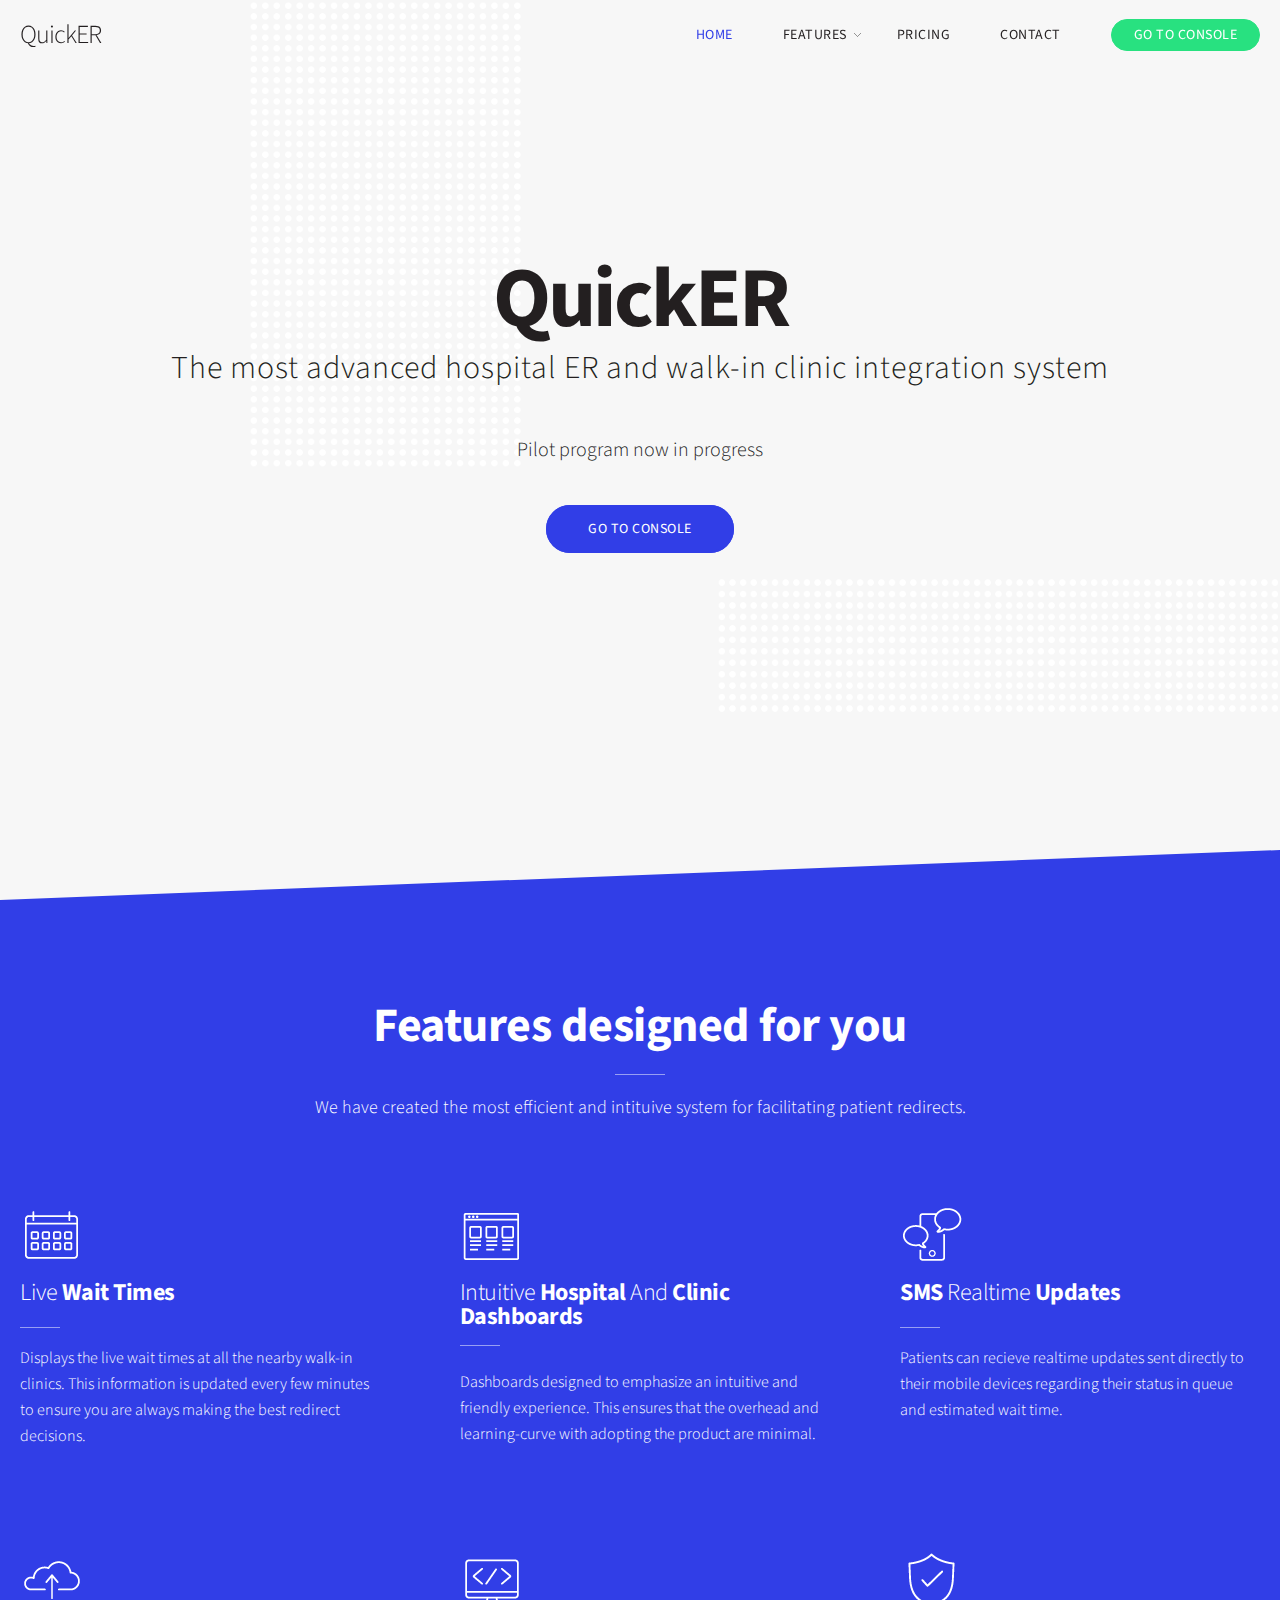
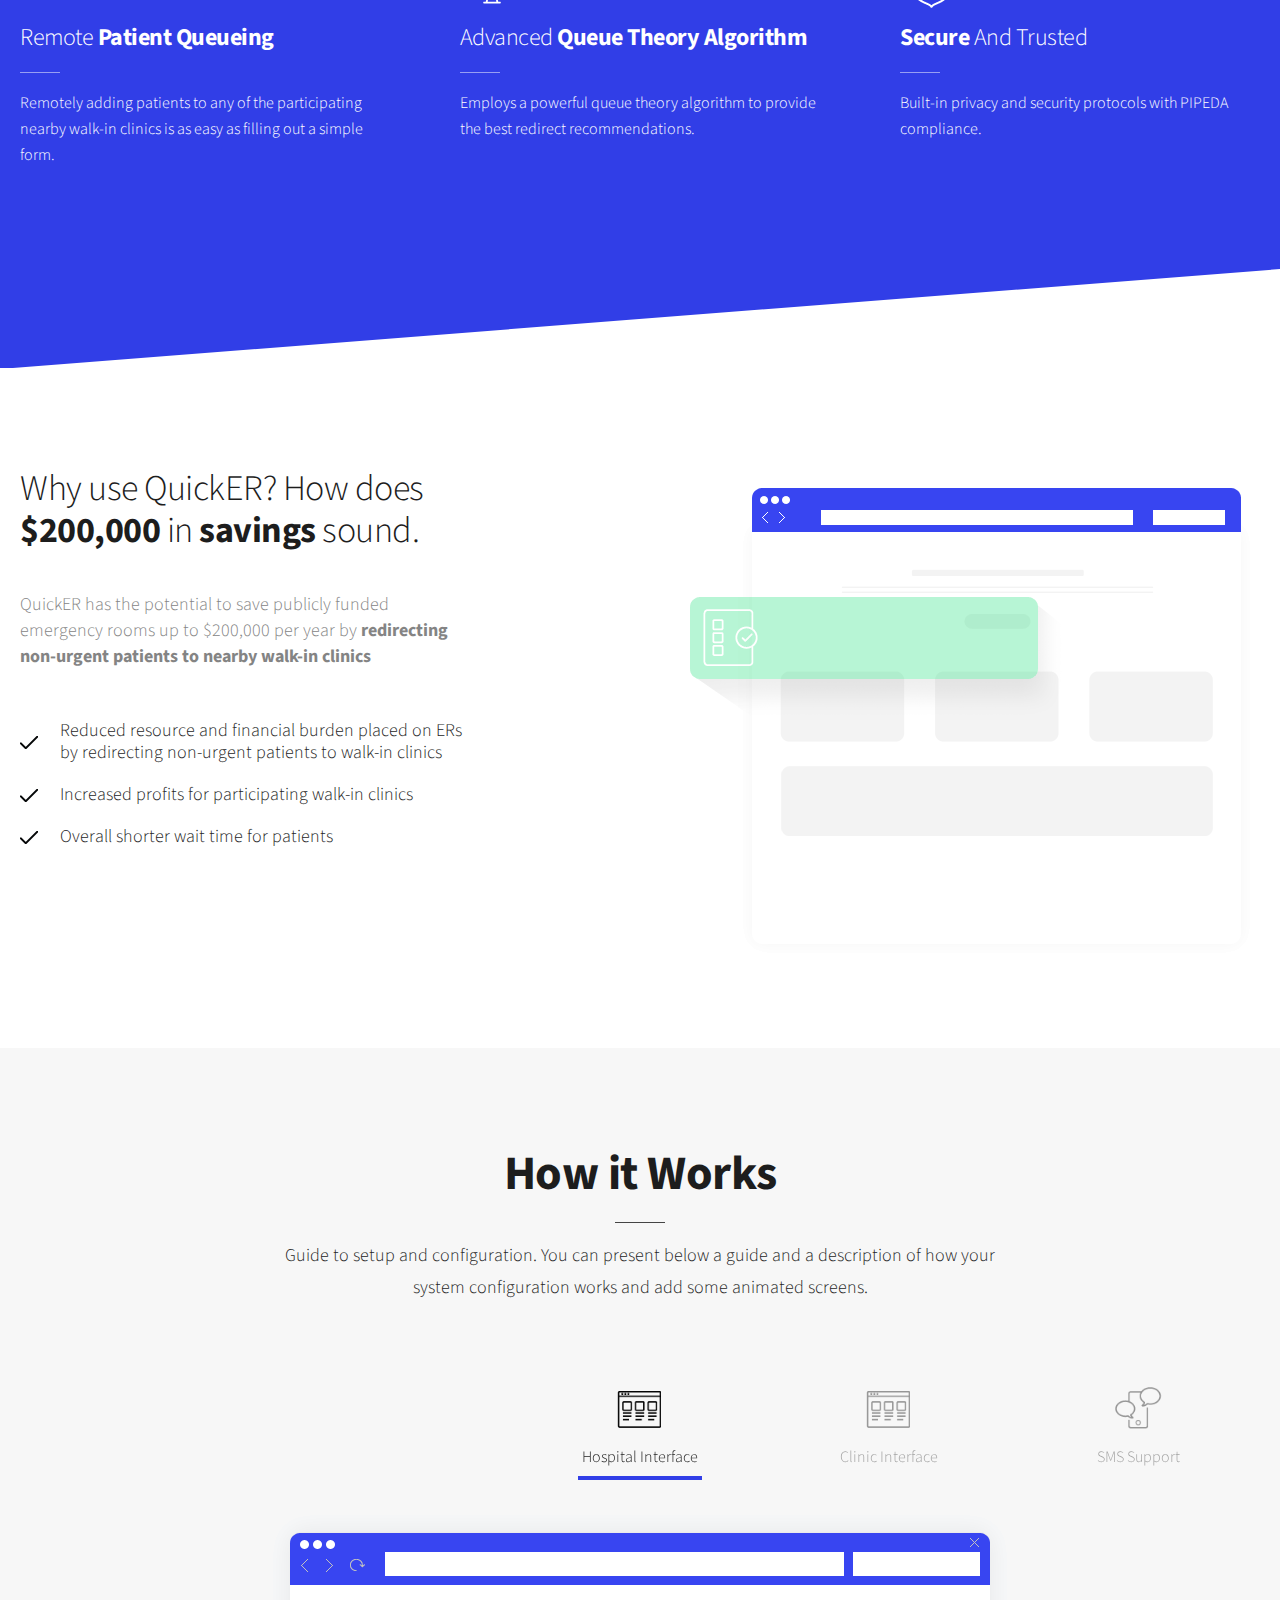
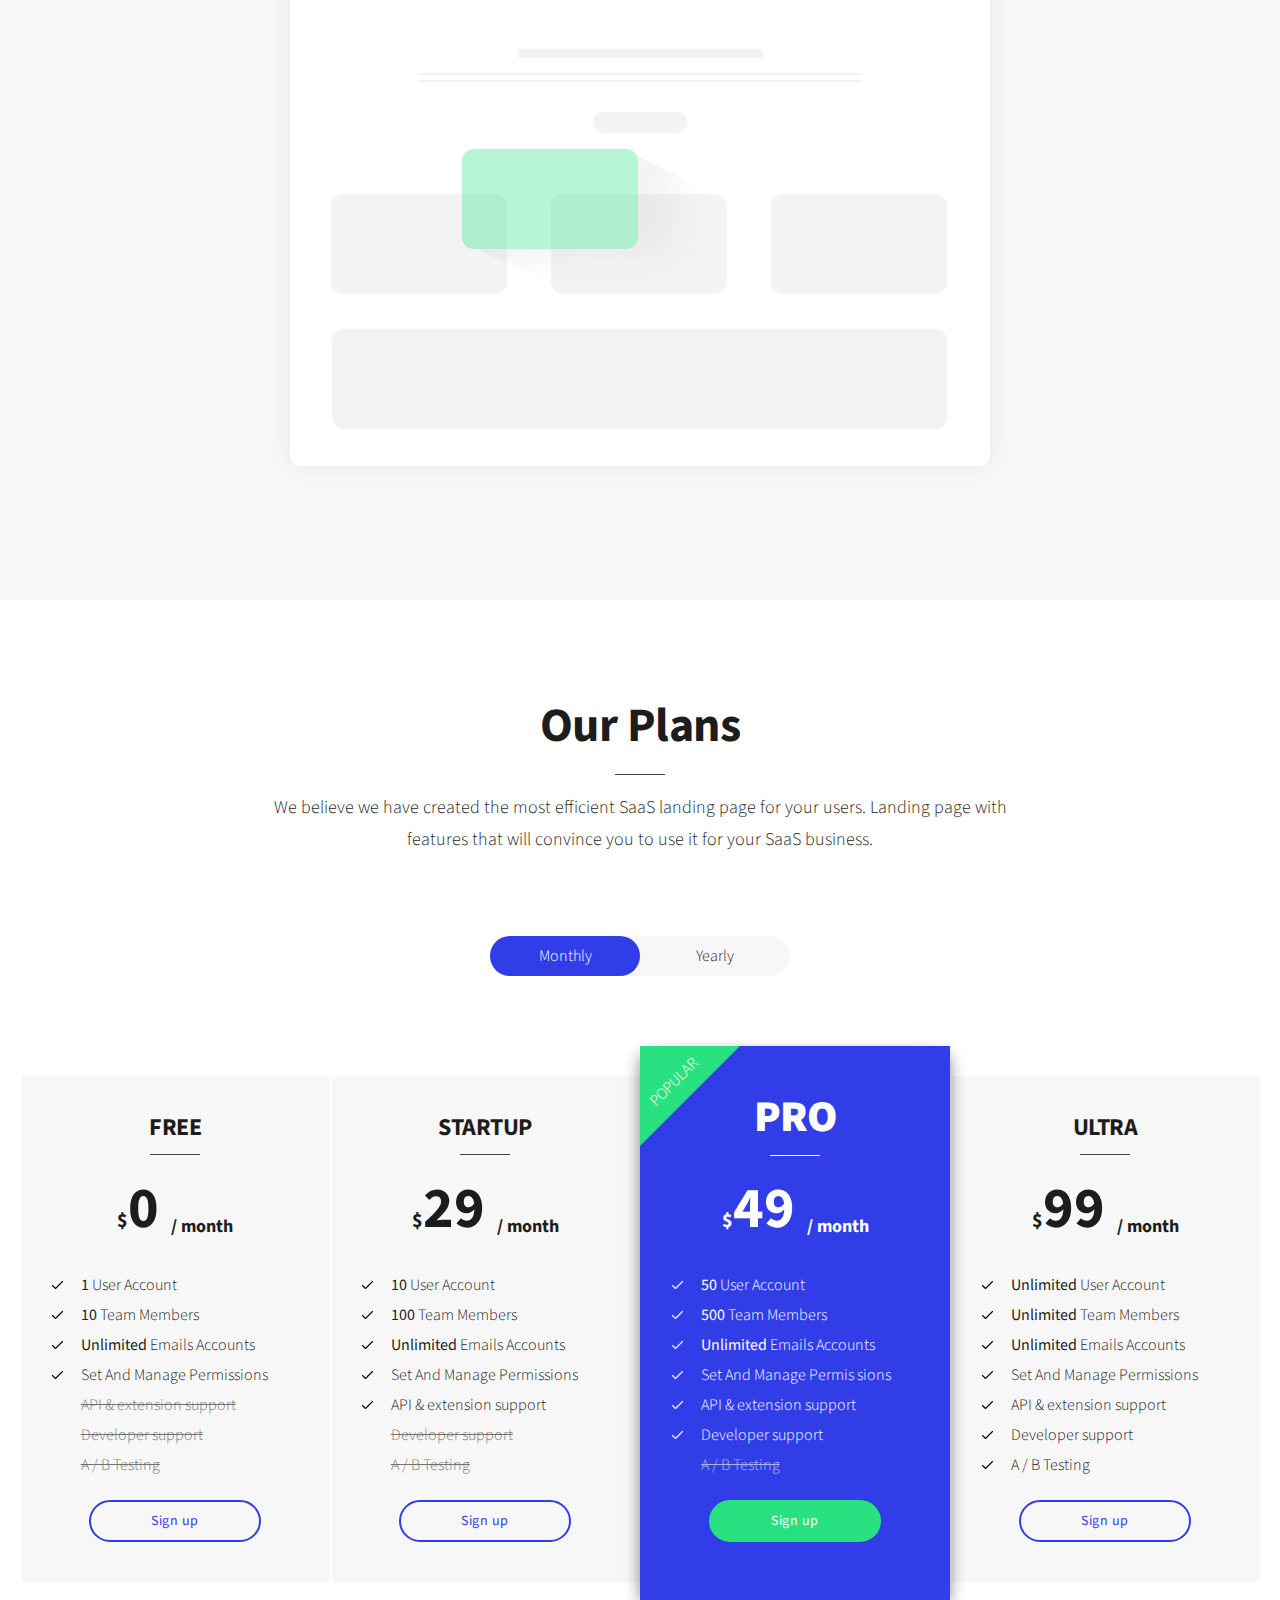
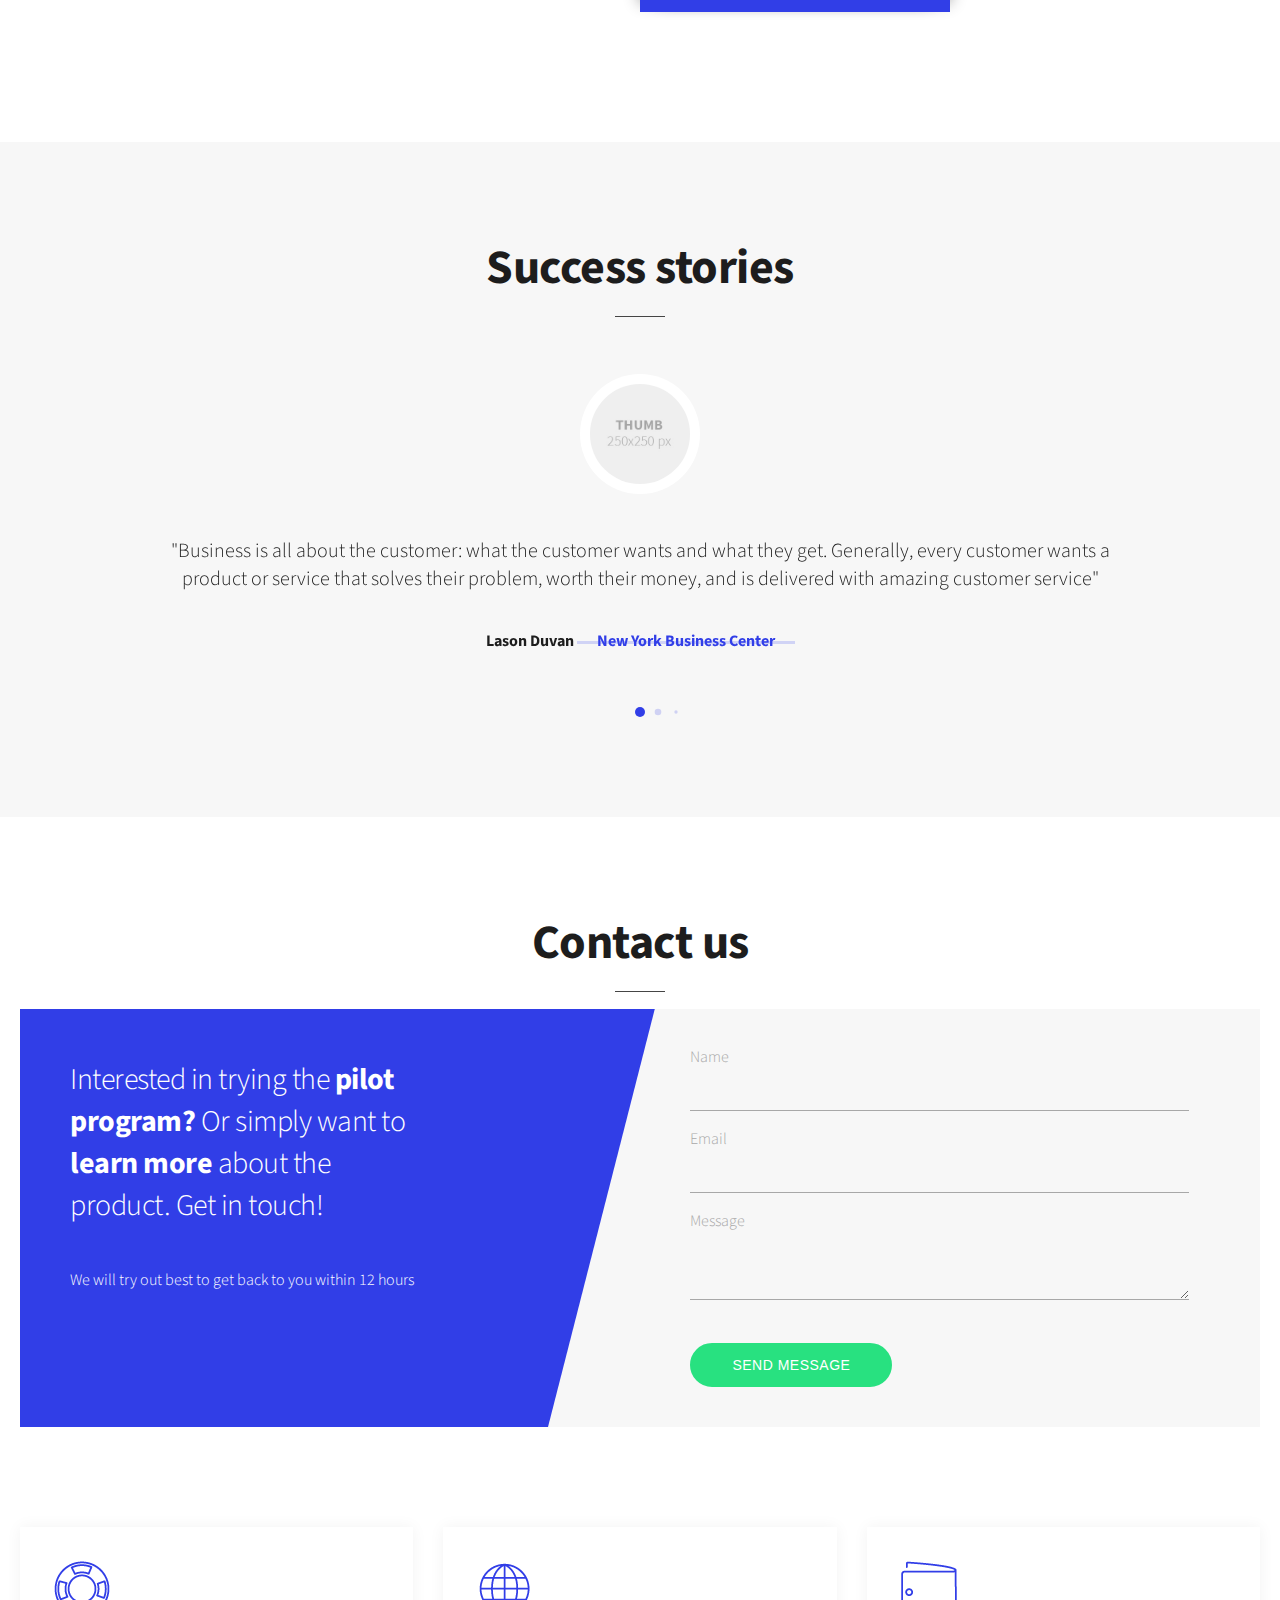
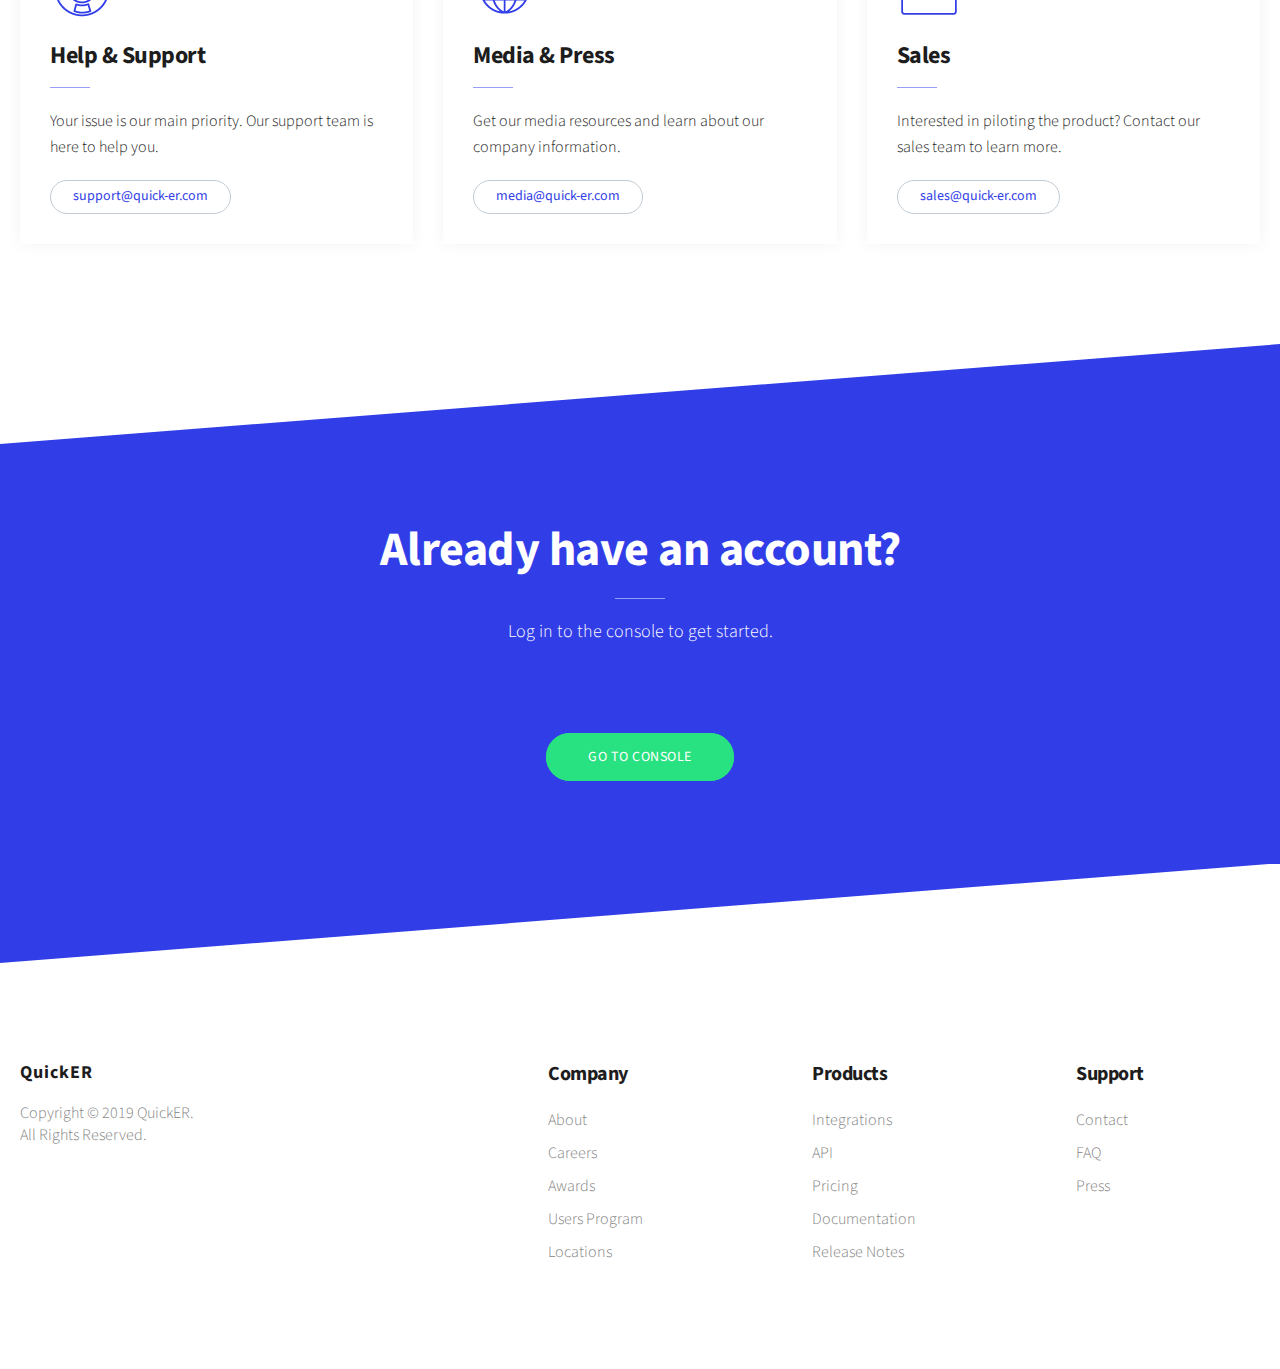
==== commit b0438720: "Removed sponsor section" ====
--- a/index.html
+++ b/index.html
@@ -351,7 +351,7 @@
 				<div class="grid grid--5col grid--contact">
 				       
 					<div class="grid__item grid__item--x2 grid__item--padding">
-						<h3 class="grid__title">Interested in trying the <span>pilot program?</span> Or simply want to <span> learn more </span> about the product.</h3>
+						<h3 class="grid__title">Interested in trying the <span>pilot program?</span> Or simply want to <span> learn more </span> about the product. Get in touch!</h3>
 						<p class="grid__text">We will try out best to get back to you within 12 hours</p>
 					</div>
 					<div class="grid__item grid__item--x3 grid__item--form">
@@ -412,34 +412,7 @@
 			</div>
 		
 	</section>
-	
-	
-	<!-- Section -->
-	<section class="section section--clients" id="clients">
-			<div class="section__content section__content--fix-width">		
-				<div class="grid grid--5col">
-				
-					<div class="grid__item">
-						<div class="grid__client-logo"><a href="#"><img src="images/clients/clients-logo1.png" alt="" title=""/></a></div>
-					</div>
-					<div class="grid__item">
-						<div class="grid__client-logo"><a href="#"><img src="images/clients/clients-logo2.png" alt="" title=""/></a></div>
-					</div>
-					<div class="grid__item">
-						<div class="grid__client-logo"><a href="#"><img src="images/clients/clients-logo3.png" alt="" title=""/></a></div>
-					</div>
-					<div class="grid__item">
-						<div class="grid__client-logo"><a href="#"><img src="images/clients/clients-logo4.png" alt="" title=""/></a></div>
-					</div>
-					<div class="grid__item">
-						<div class="grid__client-logo"><a href="#"><img src="images/clients/clients-logo5.png" alt="" title=""/></a></div>
-					</div>
-				</div>
-
-			</div>
-
-	</section>
-	
+
 	<!-- Section -->
 	<section class="section section--cta" id="cta">
 			<div class="section__content section__content--fix-width section__content--padding">
@@ -456,7 +429,6 @@
 			</svg>
 	</section>
 
-	
 	<footer class="footer" id="footer">
 			<div class="footer__content footer__content--fix-width footer__content--svg">
 			
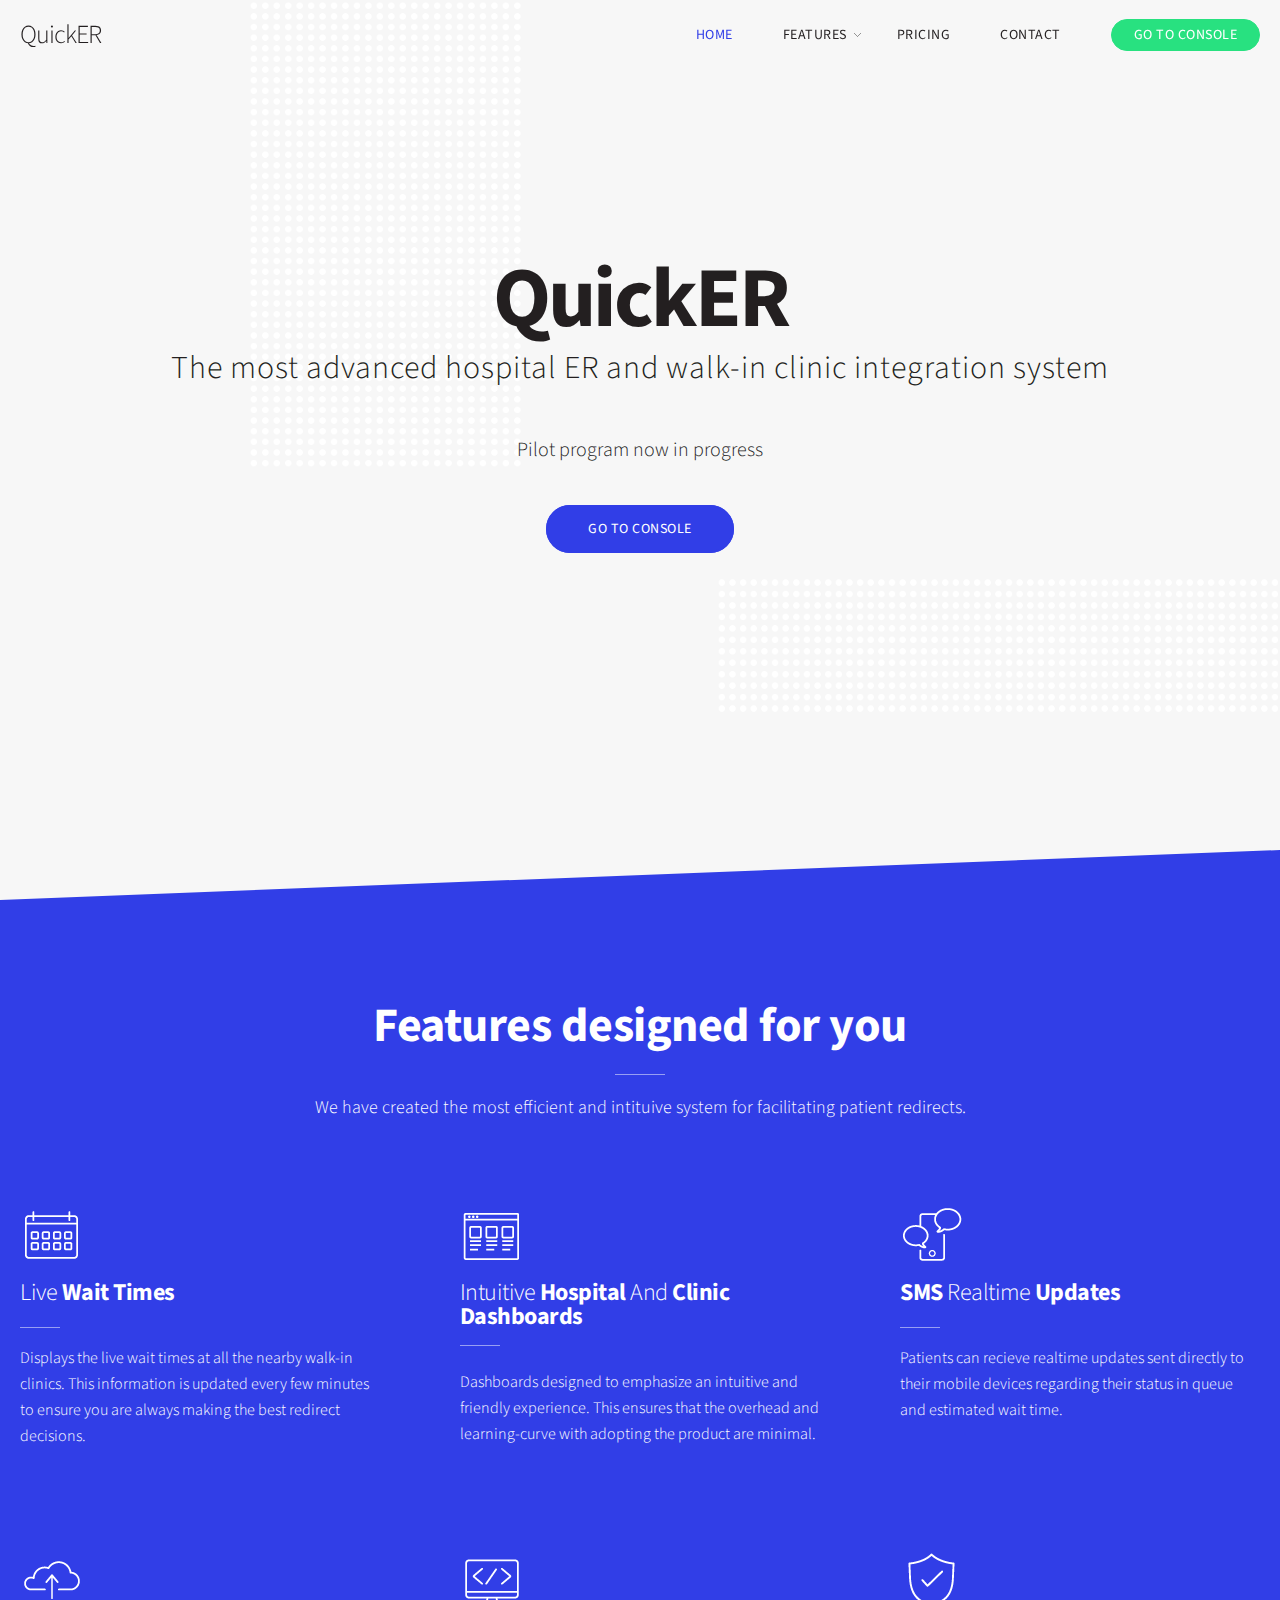
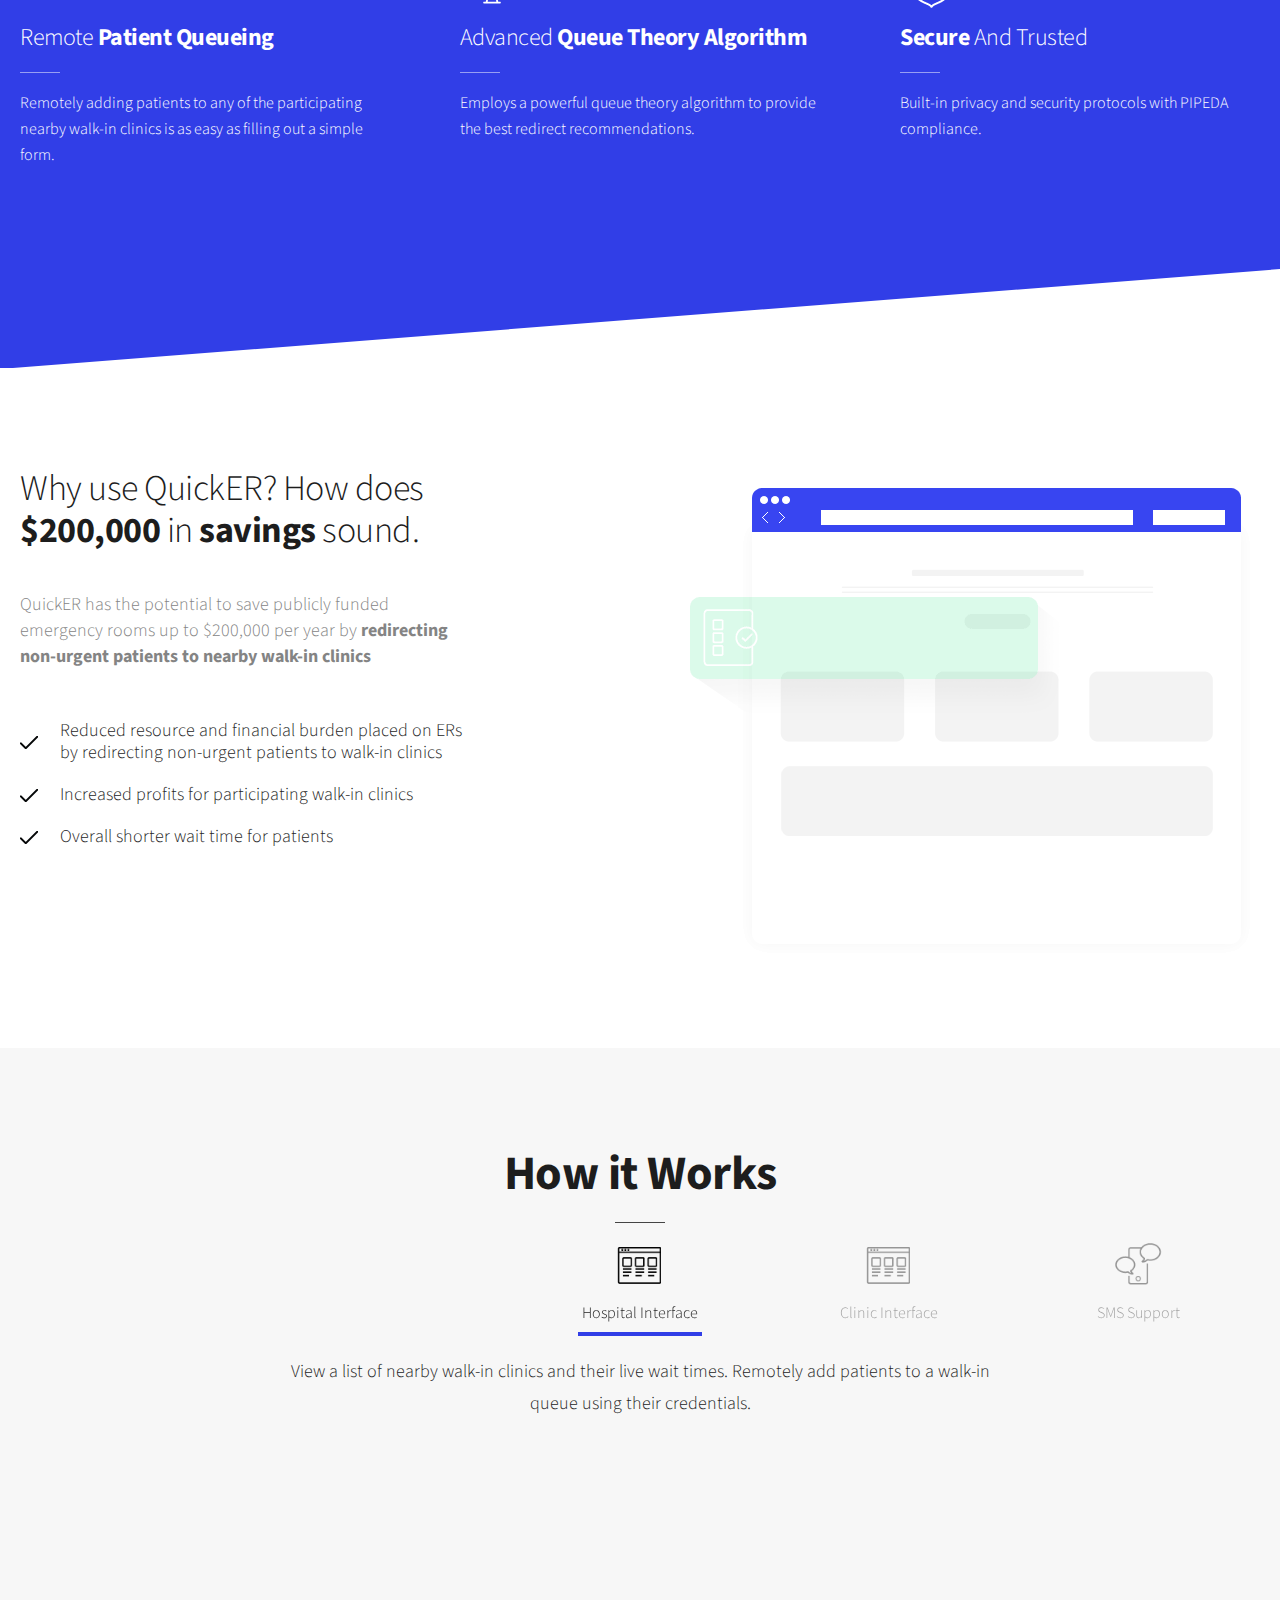
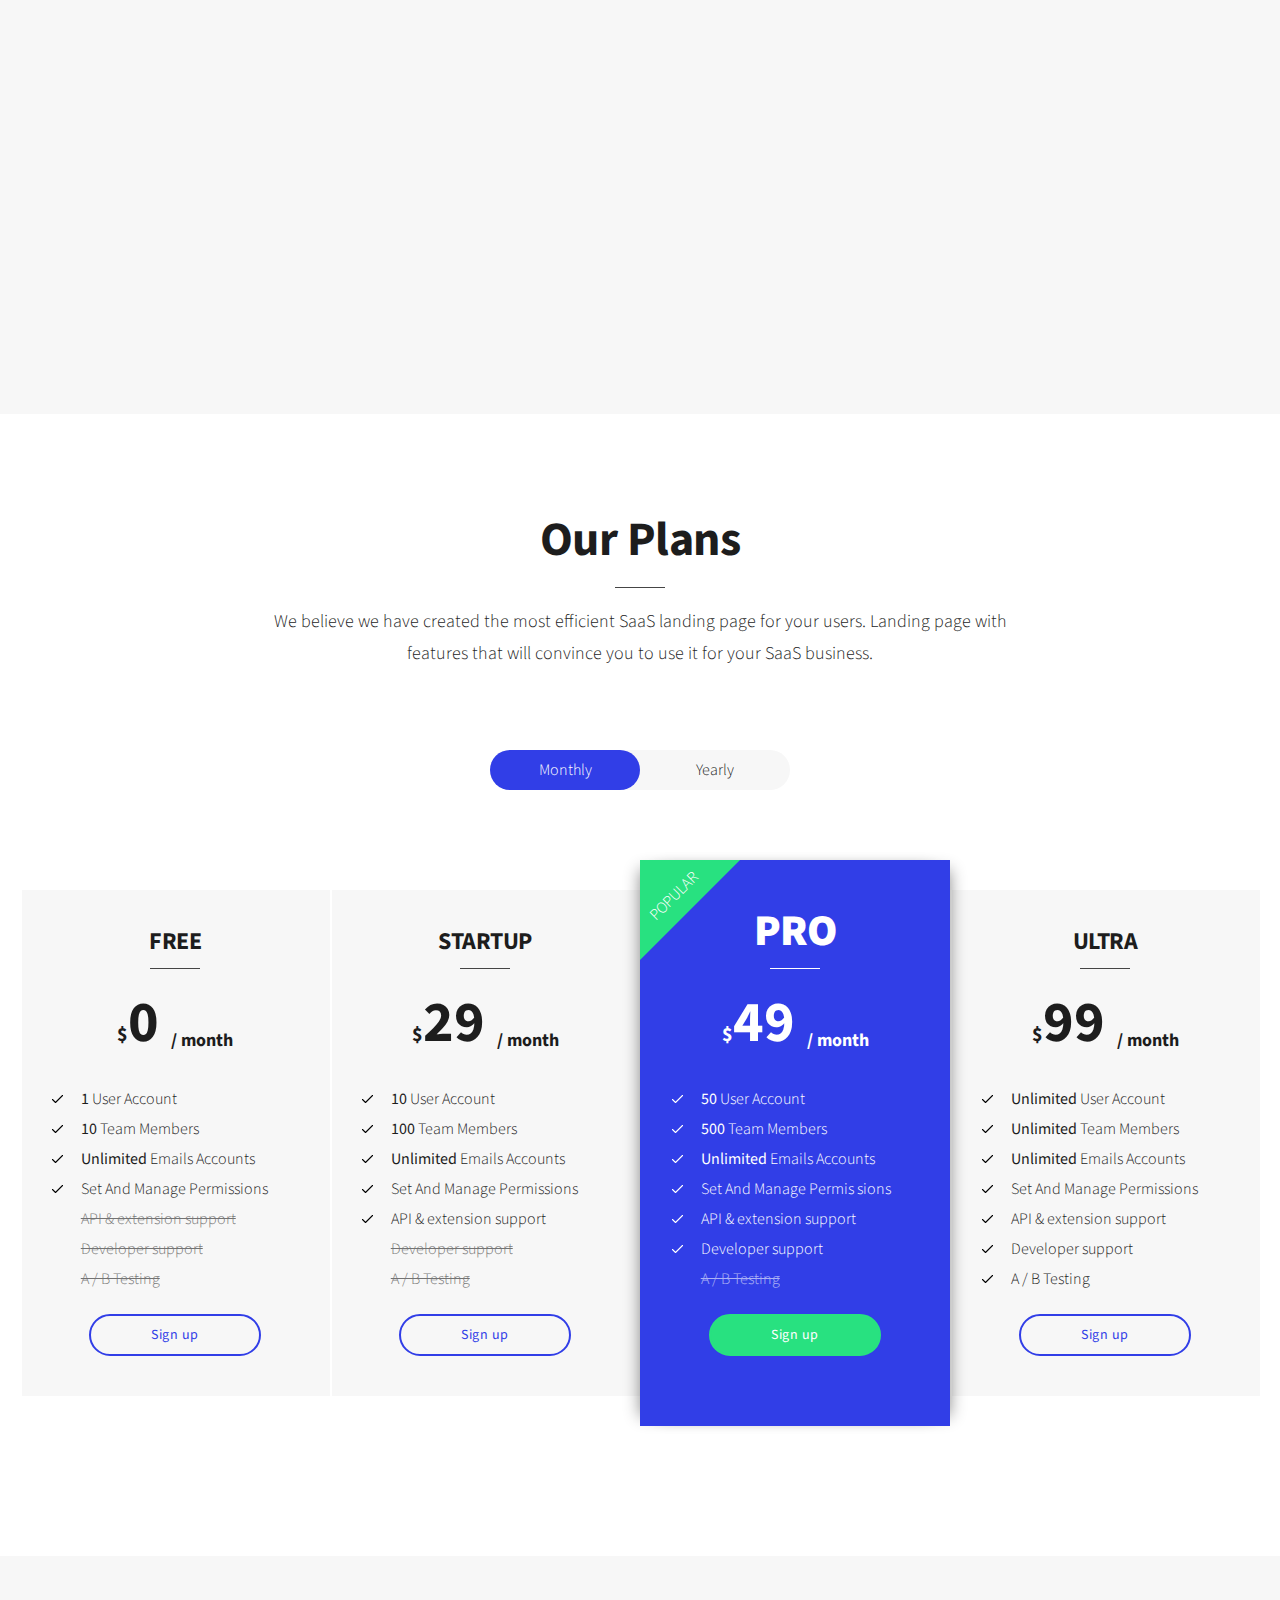
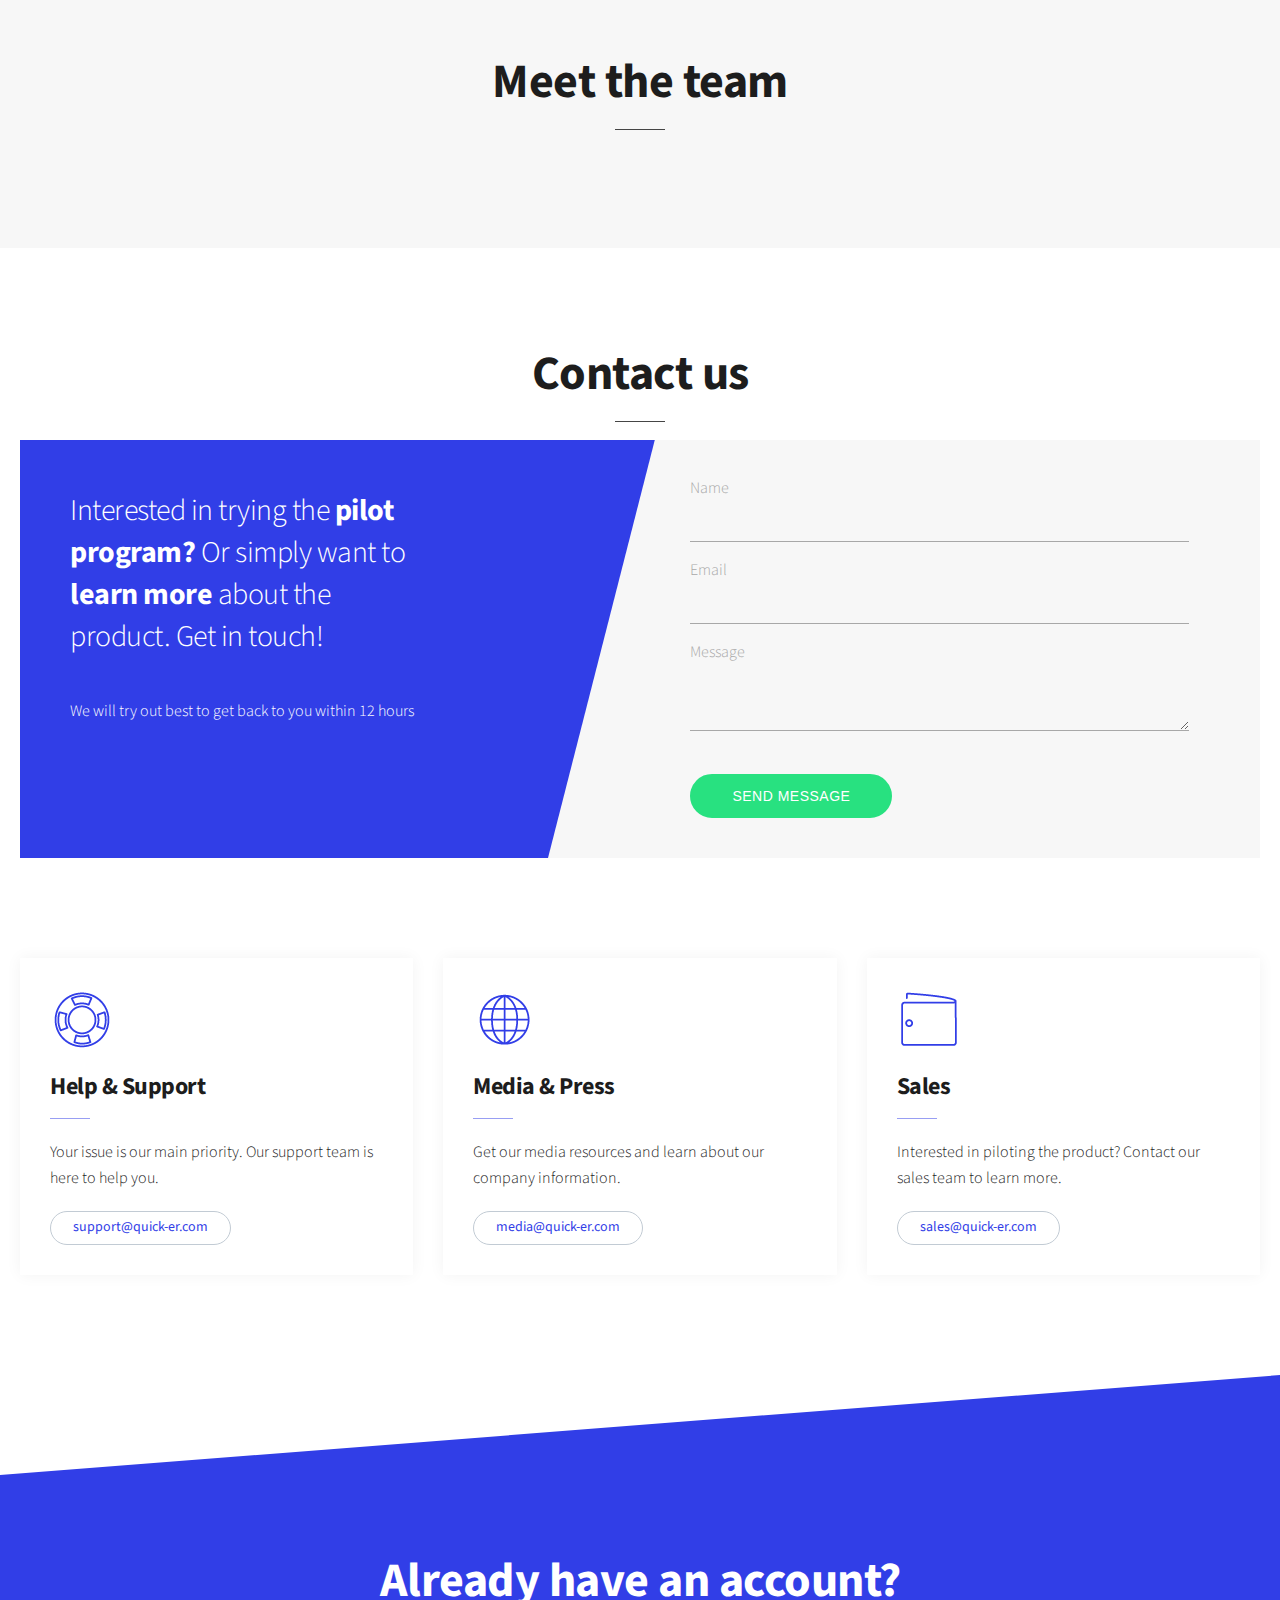
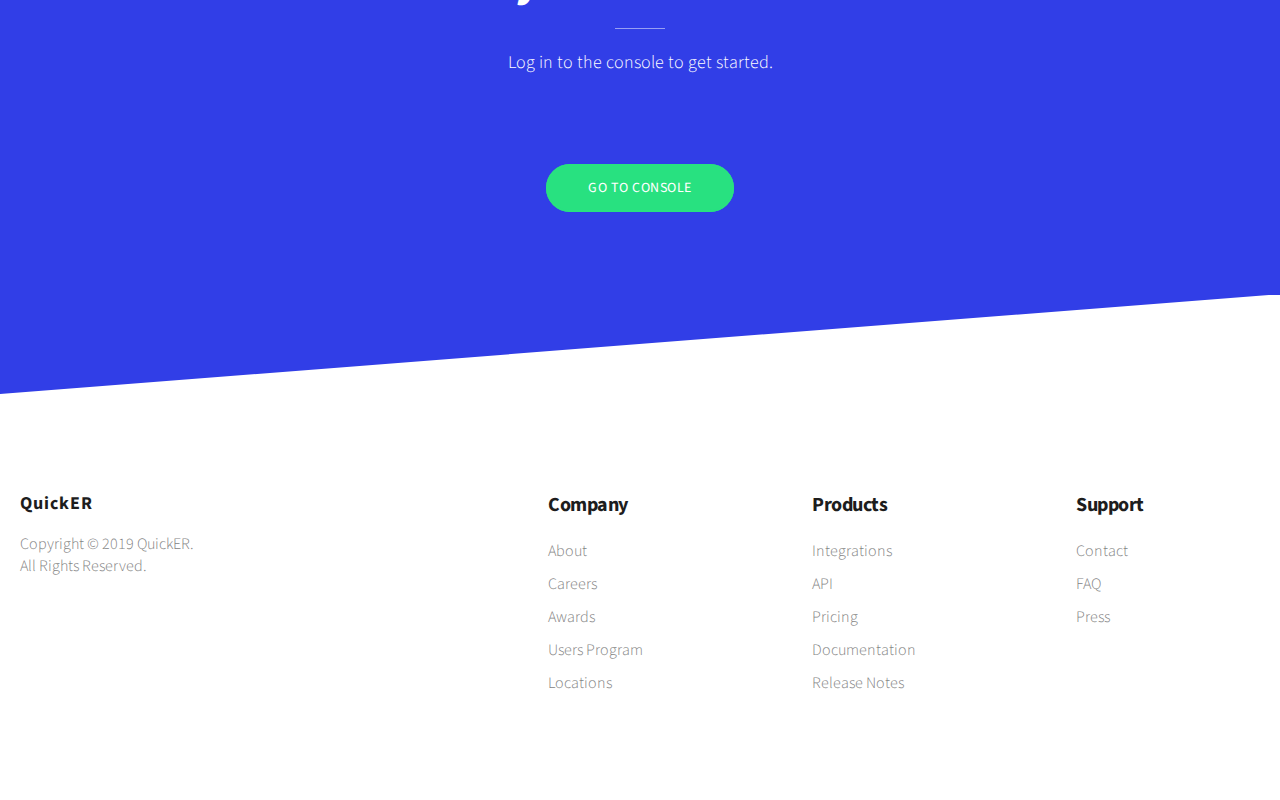
==== commit 067e44c6: "Modified How it works section gifs" ====
--- a/index.html
+++ b/index.html
@@ -21,8 +21,7 @@
 						<ul class="sub-menu">
 							<li><a href="#about" class="header-link">OUR PRODUCTS</a></li>
 							<li><a href="#hiw" class="header-link">HOW IT WORKS</a></li>
-							<li><a href="#clients" class="header-link">OUR CLIENTS</a></li>
-							<li><a href="#testimonials" class="header-link">TESTIMONIALS</a></li>
+							<li><a href="#testimonials" class="header-link">MEET THE TEAM</a></li>
 							<li><a href="#support" class="header-link">SUPPORT</a></li>
 						</ul>
 					</li>
@@ -143,9 +142,6 @@
 
 			<div class="section__content section__content--fix-width section__content--padding">
 			        <h2 class="section__title section__title--centered">How it Works</h2>
-				<div class="section__description section__description--centered">
-				Guide to setup and configuration. You can present below a guide and a description of how your system configuration works and add some animated screens.
-				</div>
 					 <div class="hiw">
 							<div class="hiw-titles">
 								<div class="hiw-titles__wrapper swiper-wrapper">
@@ -161,34 +157,29 @@
 									<img src="images/icons/icons-64/conversation-64.png" alt="" title=""/>
 									<span>SMS Support</span>
 									</div>
-									<div class="hiw-titles__slide swiper-slide">
-									<img src="images/icons/icons-64/tabs-64.png" alt="" title=""/>
-									<span>Add Instances</span>
-									</div>
-									<div class="hiw-titles__slide swiper-slide">
-									<img src="images/icons/icons-64/desktop-code-64.png" alt="" title=""/>
-									<span>API Settings</span>
-									</div>
 								</div>	
 							</div>								   
 
 							<div class="hiw-content">
 								<div class="hiw-content__wrapper swiper-wrapper">
 									<div class="hiw-content__slide swiper-slide">
-											<img src="images/hiw-slide/slide1.gif" alt="" title=""/>			
+											<div class="section__description section__description--centered quicker-no-padding">
+													View a list of nearby walk-in clinics and their live wait times. Remotely add patients to a walk-in queue using their credentials. 
+											</div>
+											<img class="quicker-gif" src="images/hiw-slide/hospitalDemo.gif" alt="" title=""/>			
 									 </div>
 									<div class="hiw-content__slide swiper-slide">
-											<img src="images/hiw-slide/slide2.gif" alt="" title=""/>			
+											<div class="section__description section__description--centered quicker-no-padding">
+													Recieve a notification when a new patient request is sent to the clinic. Manage your patient queue directly from the clinic interface.
+											</div>
+											<img class="quicker-gif" src="images/hiw-slide/clinicDemo.gif" alt="" title=""/>			
 									</div>				
 									<div class="hiw-content__slide swiper-slide">
-											<img src="images/hiw-slide/slide3.png" alt="" title=""/>			
+											<div class="section__description section__description--centered quicker-no-padding">
+													Patients recieve updates sent directly to their mobile devices.
+											</div>
+											<img class="quicker-gif-height" src="images/hiw-slide/textDemo.gif" alt="" title=""/>			
 									 </div>
-									<div class="hiw-content__slide swiper-slide">
-											<img src="images/hiw-slide/slide1.gif" alt="" title=""/>			
-									</div>
-									<div class="hiw-content__slide swiper-slide">
-											<img src="images/hiw-slide/slide3.png" alt="" title=""/>			
-									</div>
 								</div>
 							</div>
 			
@@ -300,43 +291,8 @@
 	<section class="section section--testimonials" id="testimonials">
 
 			<div class="section__content section__content--fix-width section__content--padding">
-			        <h2 class="section__title section__title--centered">Success stories</h2>
-					  <div class="testimonials">
-						<div class="testimonials__content swiper-wrapper">
-							  <div class="testimonials__slide swiper-slide">
-								<div class="testimonials__thumb" data-swiper-parallax="-50%"><img src="images/avatar-1.jpg" alt="" title=""/></div>
-								<div class="testimonials__text" data-swiper-parallax="-100%"><p>"Business is all about the customer: what the customer wants and what they get. Generally, every customer wants a product or service that solves their problem, worth their money, and is delivered with amazing customer service"</p></div>
-								<div class="testimonials__source">Lason Duvan <a href="#">New York Business Center</a></div>
-							  </div>
-							  <div class="testimonials__slide swiper-slide">
-								<div class="testimonials__thumb" data-swiper-parallax="-50%"><img src="images/avatar-2.jpg" alt="" title=""/></div>
-								<div class="testimonials__text" data-swiper-parallax="-100%"><p>"No one can make you successful; the will to success comes from within.' I've made this my motto. I've internalized it to the point of understanding that the success of my actions and/or endeavors doesn't depend on anyone else, and that includes a possible failure"</p></div>
-								<div class="testimonials__source">Jada Sacks <a href="#">Paris Tehnics</a></div>
-							  </div>
-							  <div class="testimonials__slide swiper-slide">
-								<div class="testimonials__thumb" data-swiper-parallax="-50%"><img src="images/avatar-3.jpg" alt="" title=""/></div>
-								<div class="testimonials__text" data-swiper-parallax="-100%"><p>"The American Dream is that any man or woman, despite of his or her background, can change their circumstances and rise as high as they are willing to work"</p></div>
-								<div class="testimonials__source">Lason Duvan <a href="#">Music Software</a></div>
-							  </div>
-							  <div class="testimonials__slide swiper-slide">
-								<div class="testimonials__thumb" data-swiper-parallax="-50%"><img src="images/avatar-4.jpg" alt="" title=""/></div>
-								<div class="testimonials__text" data-swiper-parallax="-100%"><p>"Business is all about the customer: what the customer wants and what they get. Generally, every customer wants a product or service that solves their problem, worth their money, and is delivered with amazing customer service"</p></div>
-								<div class="testimonials__source">Duran Jackson <a href="#">New York Business Center</a></div>
-							  </div>
-							  <div class="testimonials__slide swiper-slide">
-								<div class="testimonials__thumb" data-swiper-parallax="-50%"><img src="images/avatar-5.jpg" alt="" title=""/></div>
-								<div class="testimonials__text" data-swiper-parallax="-100%"><p>"No one can make you successful; the will to success comes from within.' I've made this my motto. I've internalized it to the point of understanding that the success of my actions and/or endeavors doesn't depend on anyone else, and that includes a possible failure"</p></div>
-								<div class="testimonials__source">Maria Allesi <a href="#">Italy Solutions</a></div>
-							  </div>
-							  <div class="testimonials__slide swiper-slide">
-								<div class="testimonials__thumb" data-swiper-parallax="-50%"><img src="images/avatar-6.jpg" alt="" title=""/></div>
-								<div class="testimonials__text" data-swiper-parallax="-100%"><p>"The American Dream is that any man or woman, despite of his or her background, can change their circumstances and rise as high as they are willing to work"</p></div>
-								<div class="testimonials__source">Jenifer Patrison<a href="#">App Dating</a></div>
-							  </div>  
-						</div>
-						
-						<div class="testimonials__pagination swiper-pagination"></div>
-					</div>
+			        <h2 class="section__title section__title--centered">Meet the team</h2>
+
 				<div class="clear"></div>
 			</div>
 		
--- a/style.css
+++ b/style.css
@@ -2032,6 +2032,20 @@
   opacity: 0;
 }
 
+.quicker-gif {
+  box-shadow: 0 1px 3px rgba(0, 0, 0, 0.12), 0 1px 2px rgba(0, 0, 0, 0.24);
+  max-width: 800px !important;
+}
+
+.quicker-gif-height{
+  box-shadow: 0 1px 3px rgba(0, 0, 0, 0.12), 0 1px 2px rgba(0, 0, 0, 0.24);
+  max-height: 500px;
+}
+
+.quicker-no-padding {
+  padding: 0 0 20px 0 !important;
+}
+
 .modal.modal--visible .modal-transition {
   transform: translateY(0);
   opacity: 1;
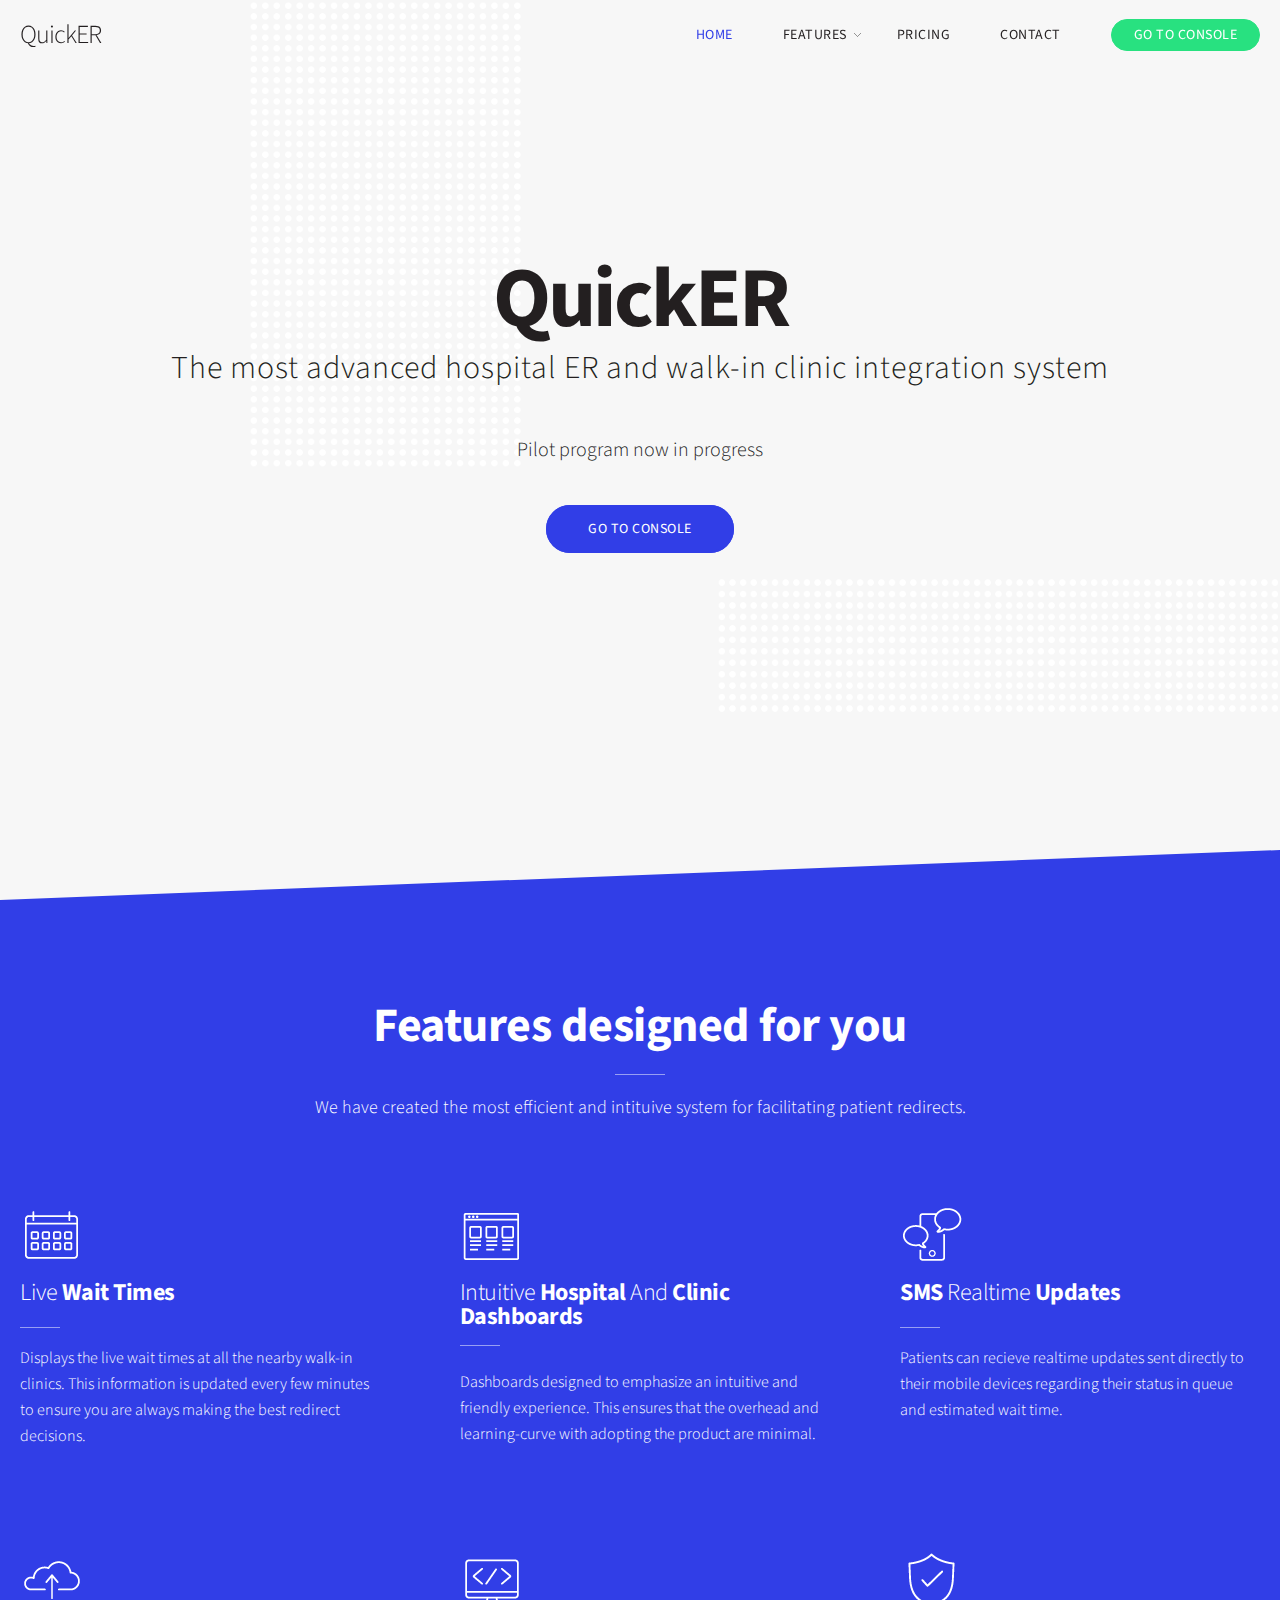
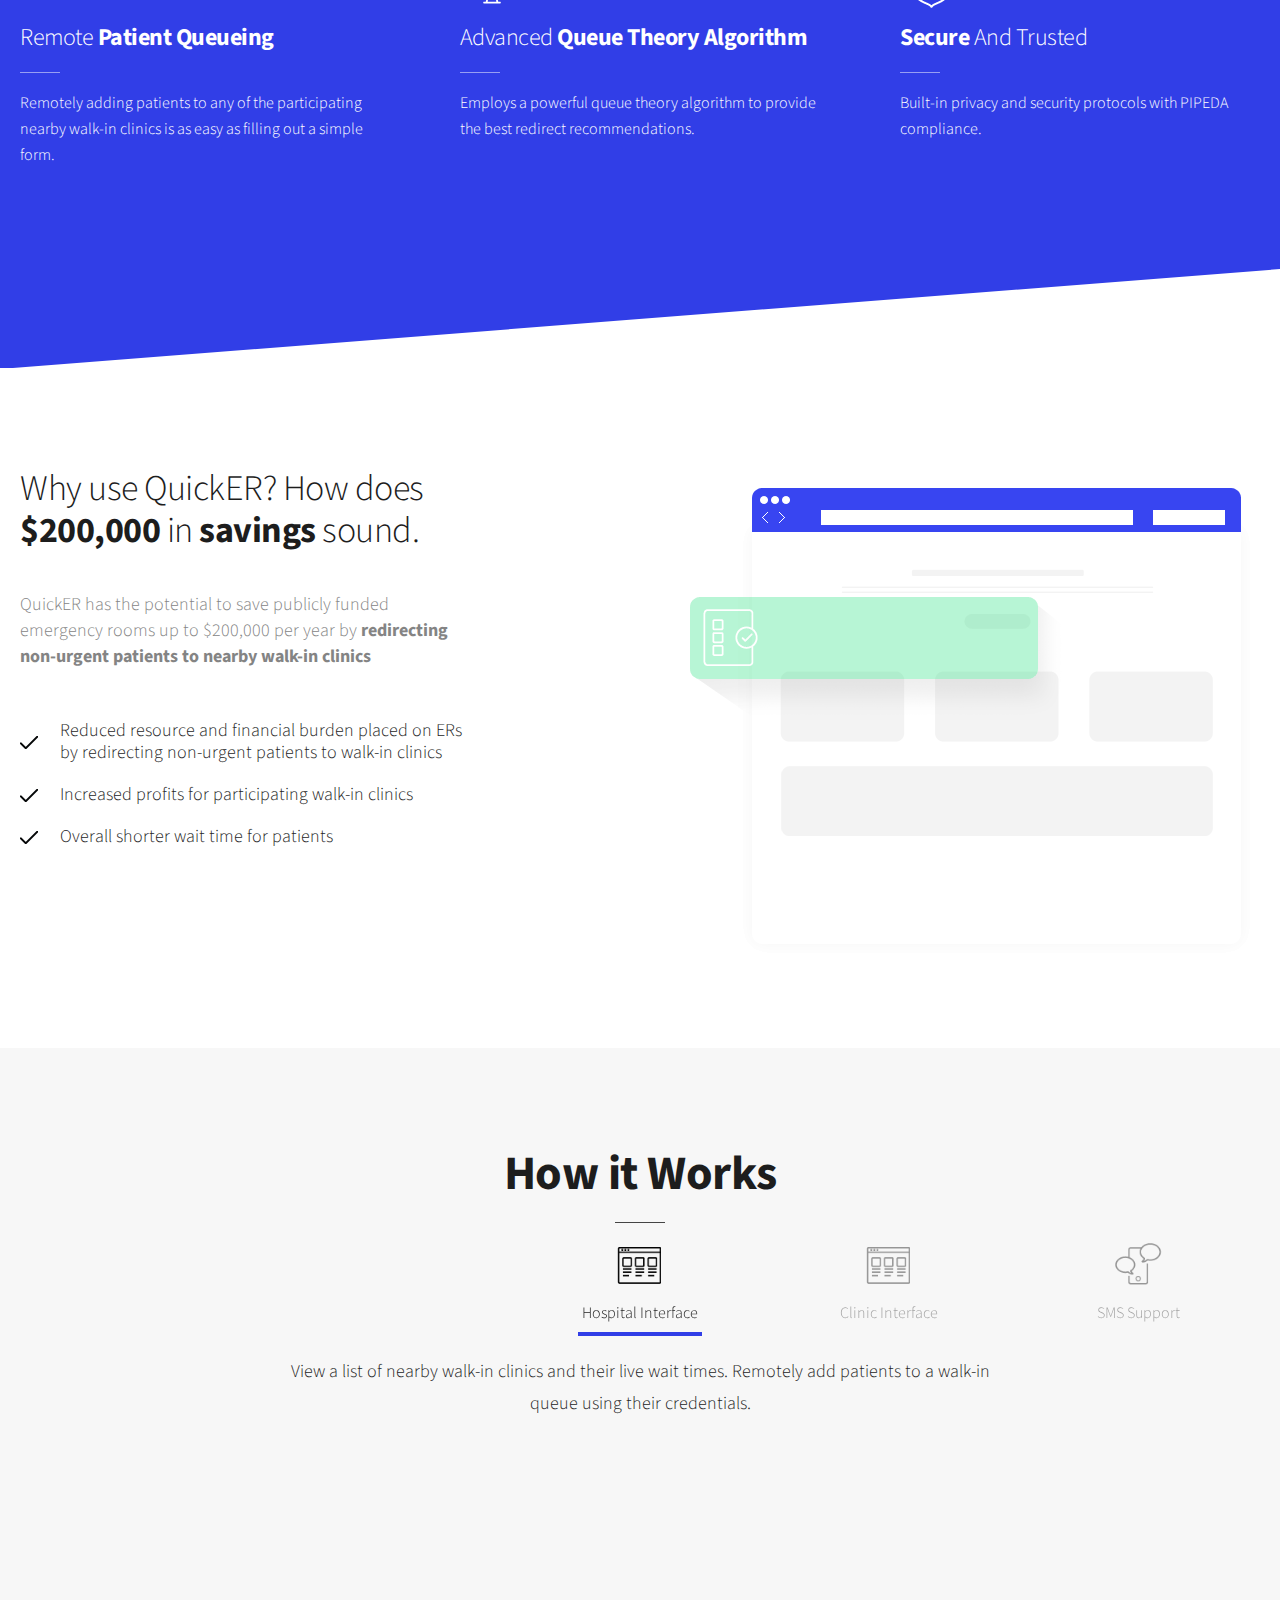
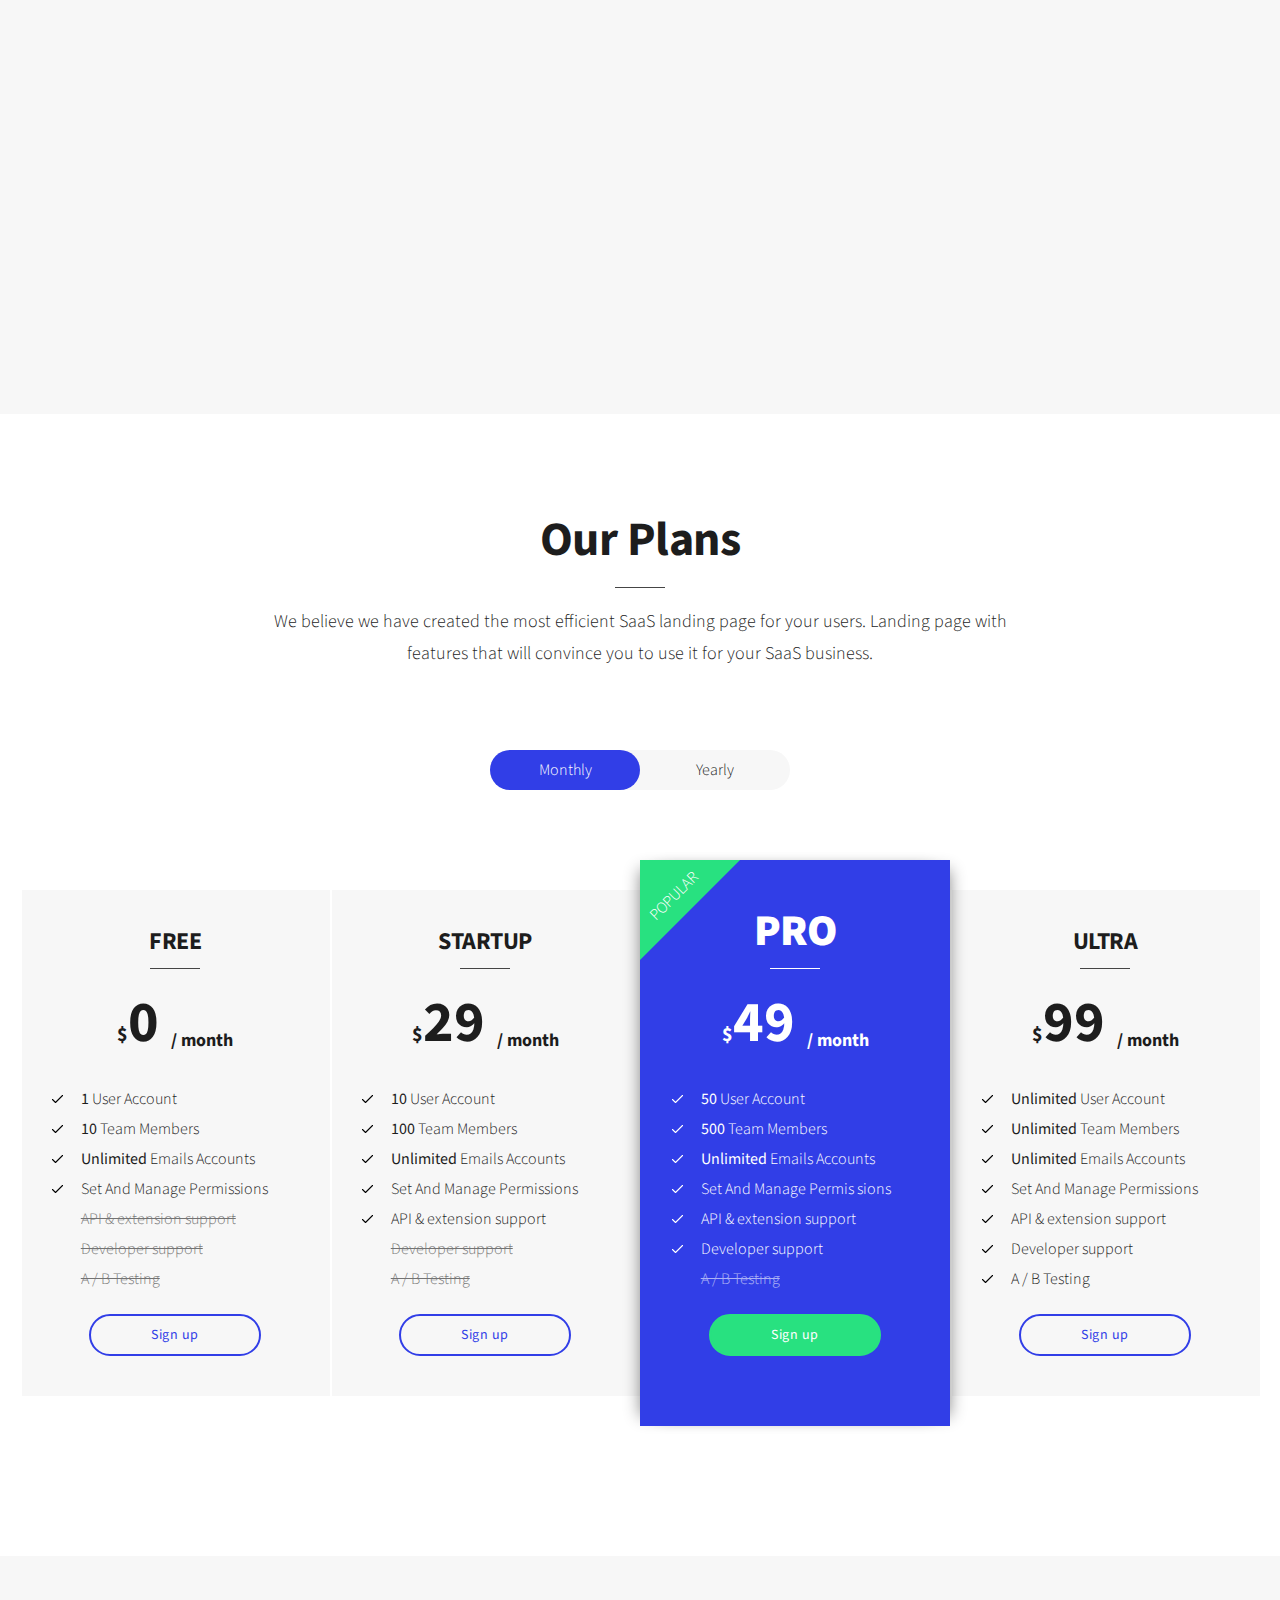
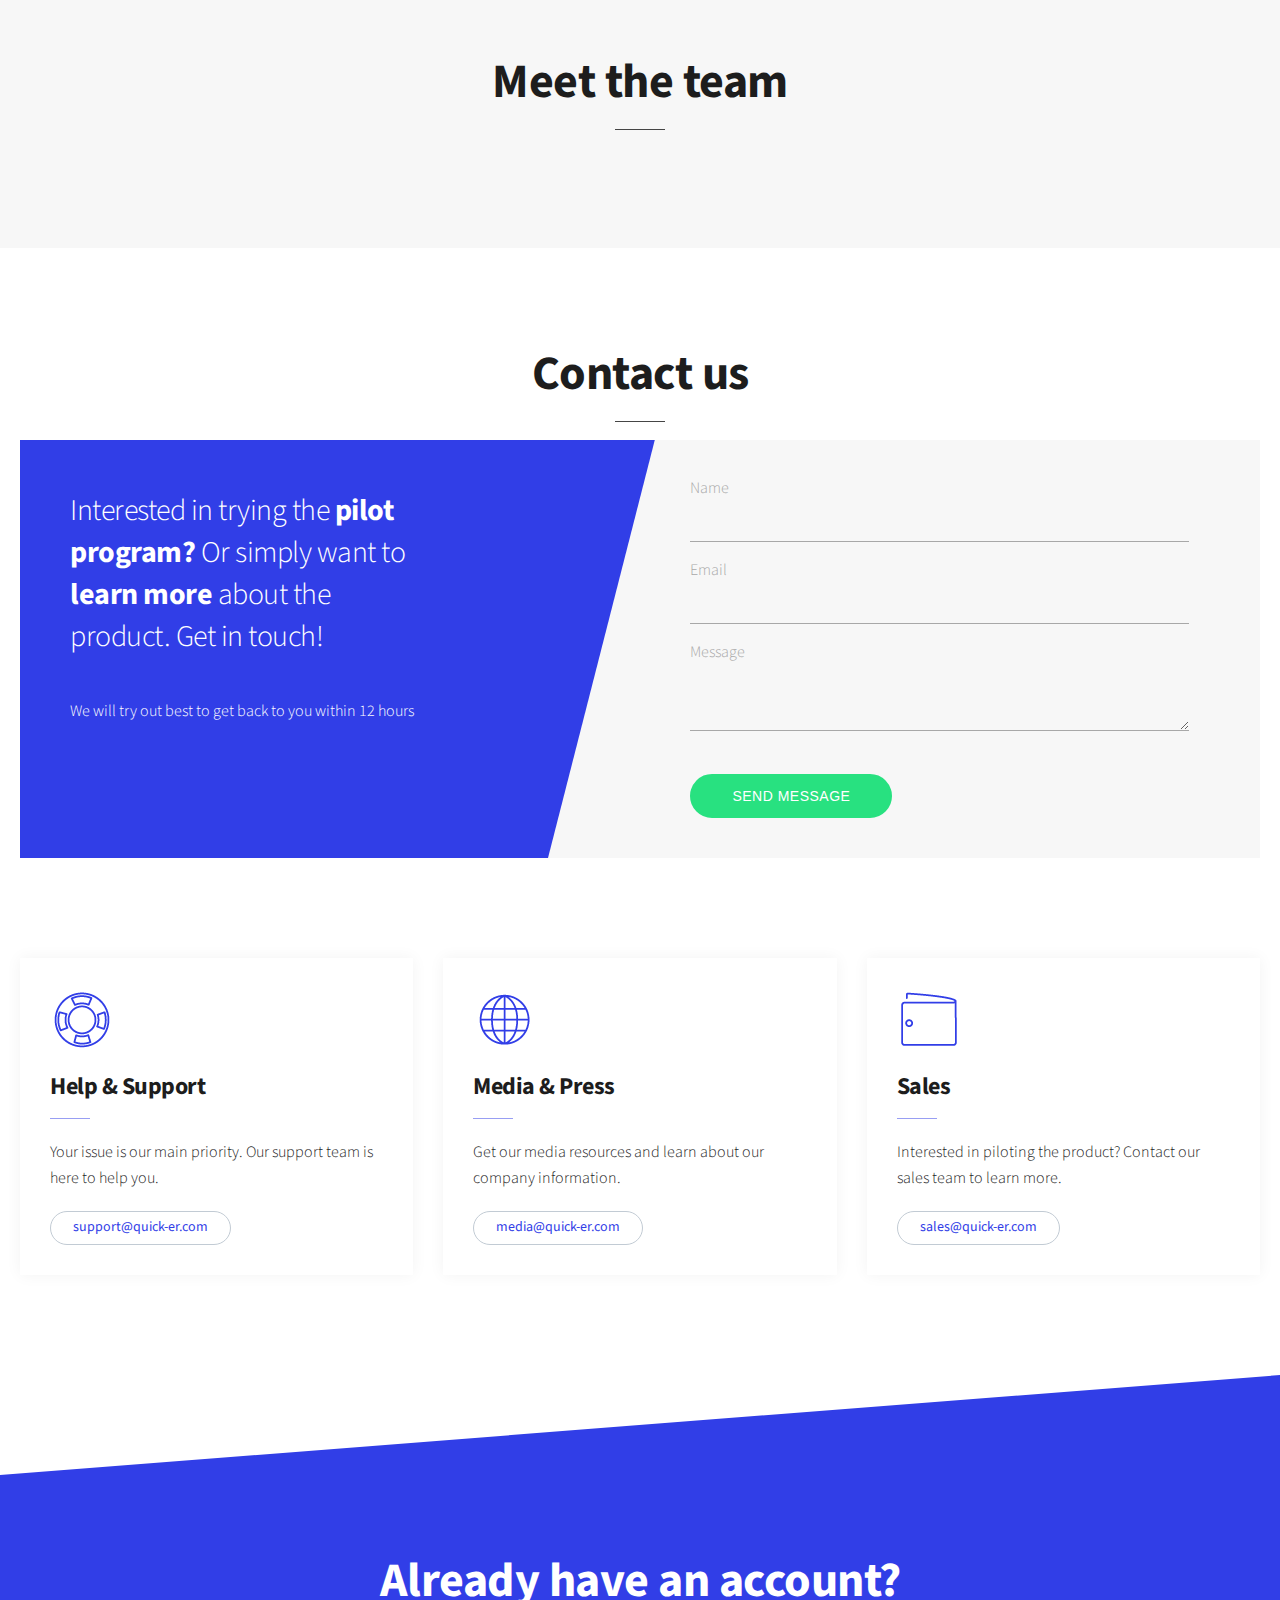
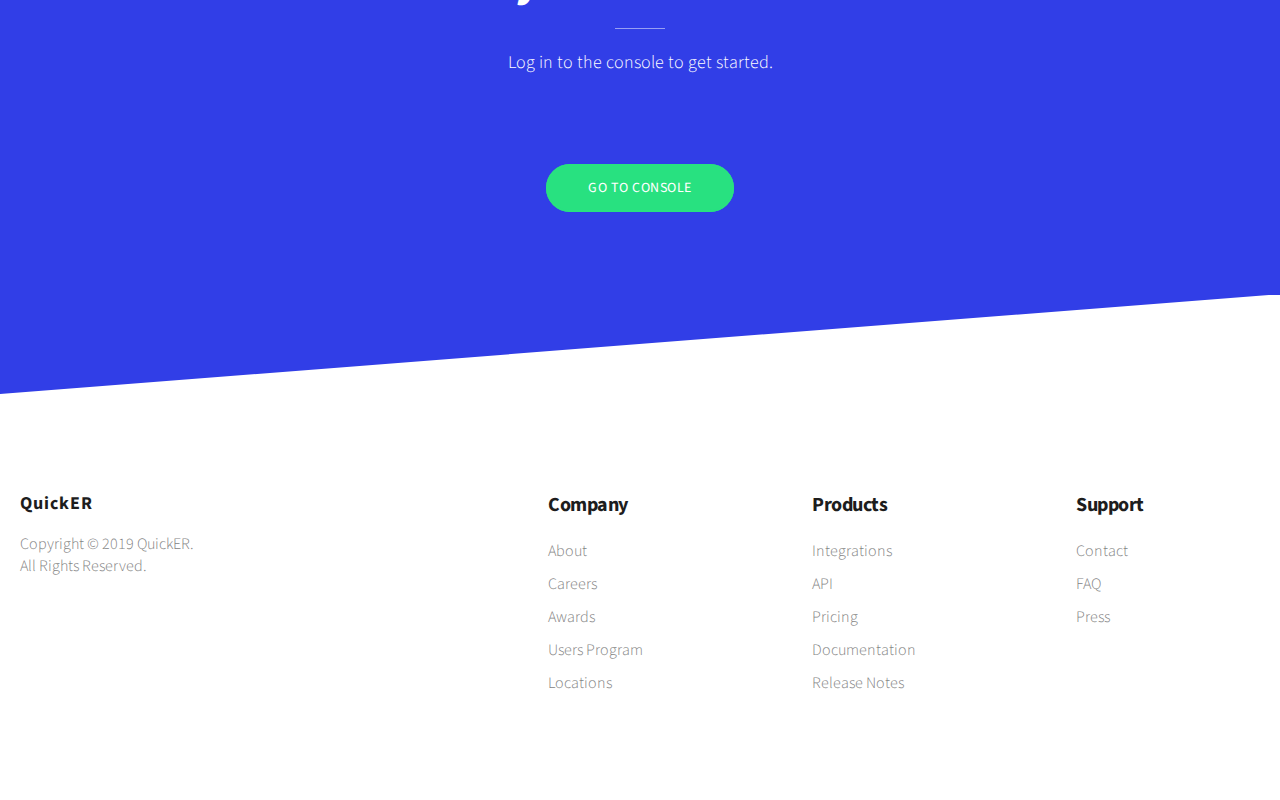
==== commit 761d75f0: "WIP" ====
--- a/index.html
+++ b/index.html
@@ -289,13 +289,10 @@
 	
 	<!-- Section testimonials -->
 	<section class="section section--testimonials" id="testimonials">
-
-			<div class="section__content section__content--fix-width section__content--padding">
-			        <h2 class="section__title section__title--centered">Meet the team</h2>
-
-				<div class="clear"></div>
-			</div>
-		
+		<div class="section__content section__content--fix-width section__content--padding">
+			<h2 class="section__title section__title--centered">Meet the team</h2>
+			<div class="clear"></div>
+		</div>
 	</section>	
 	
 	<!-- Section contact -->
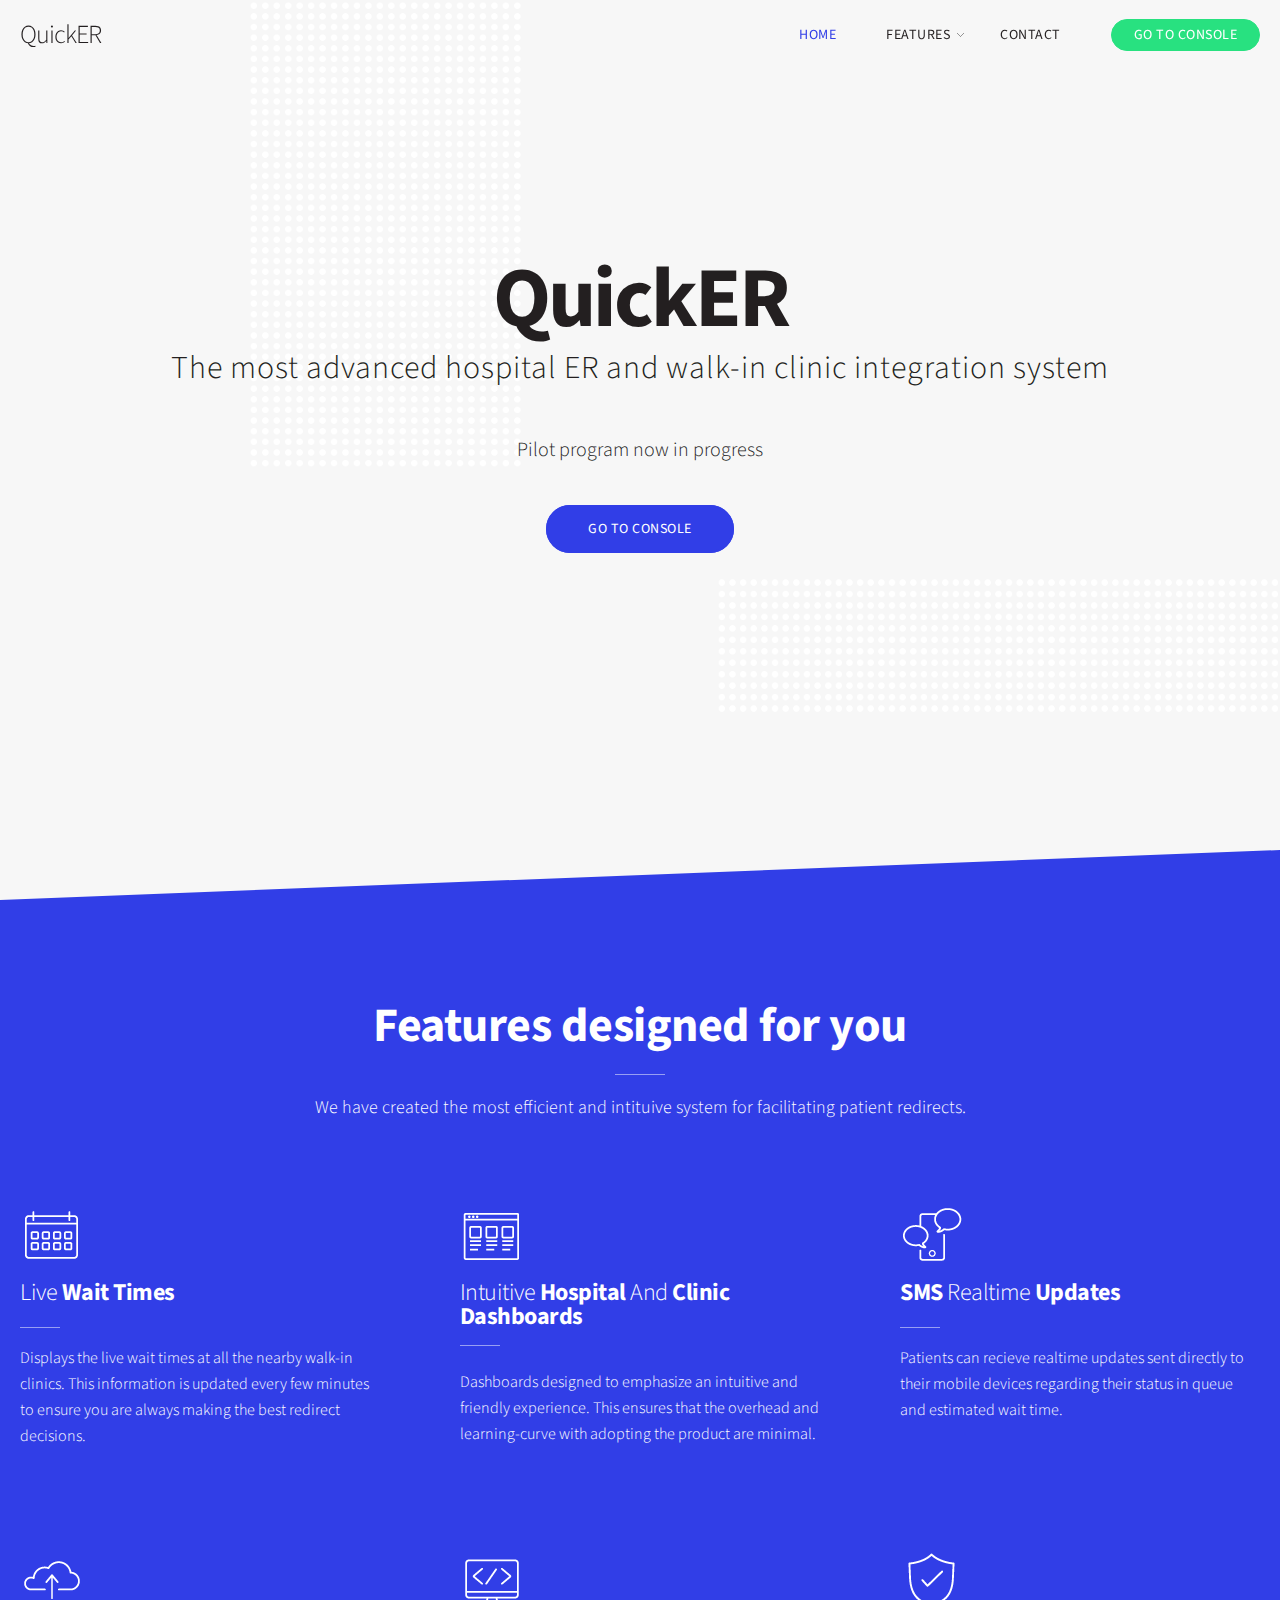
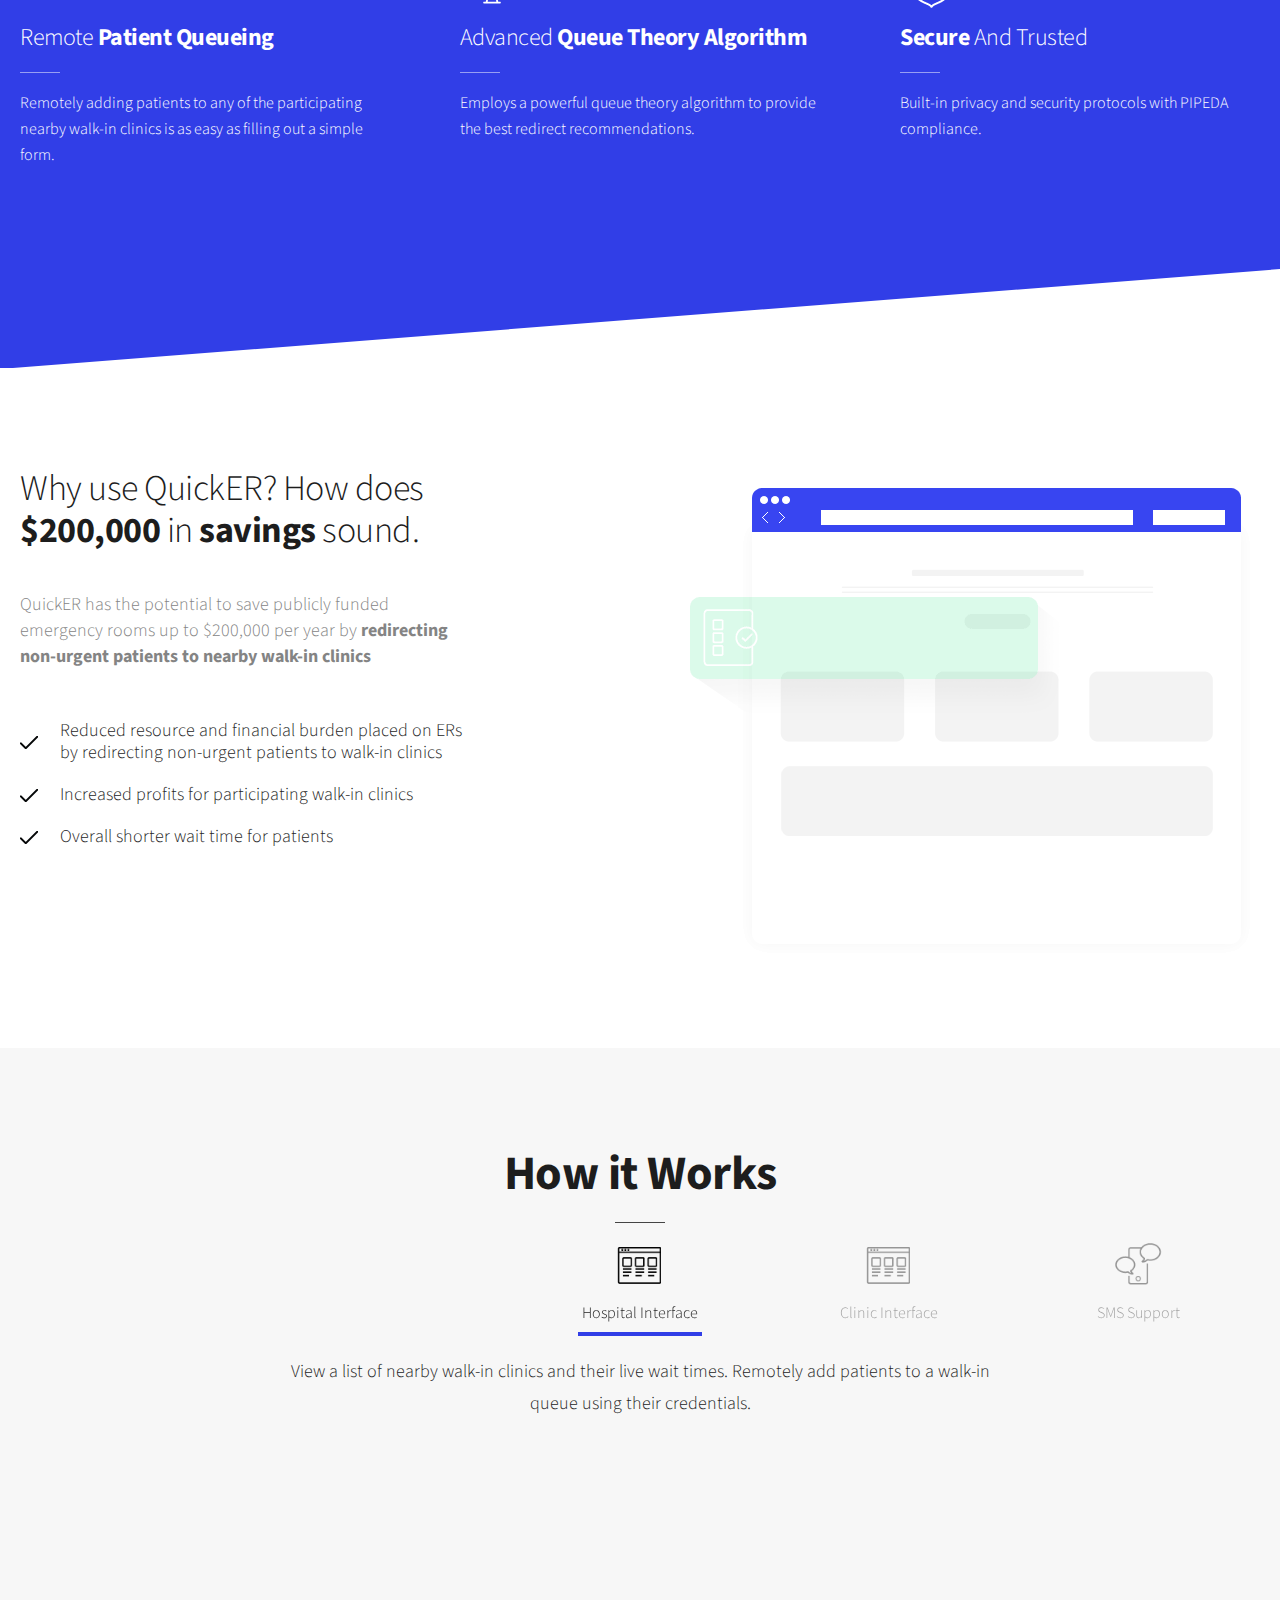
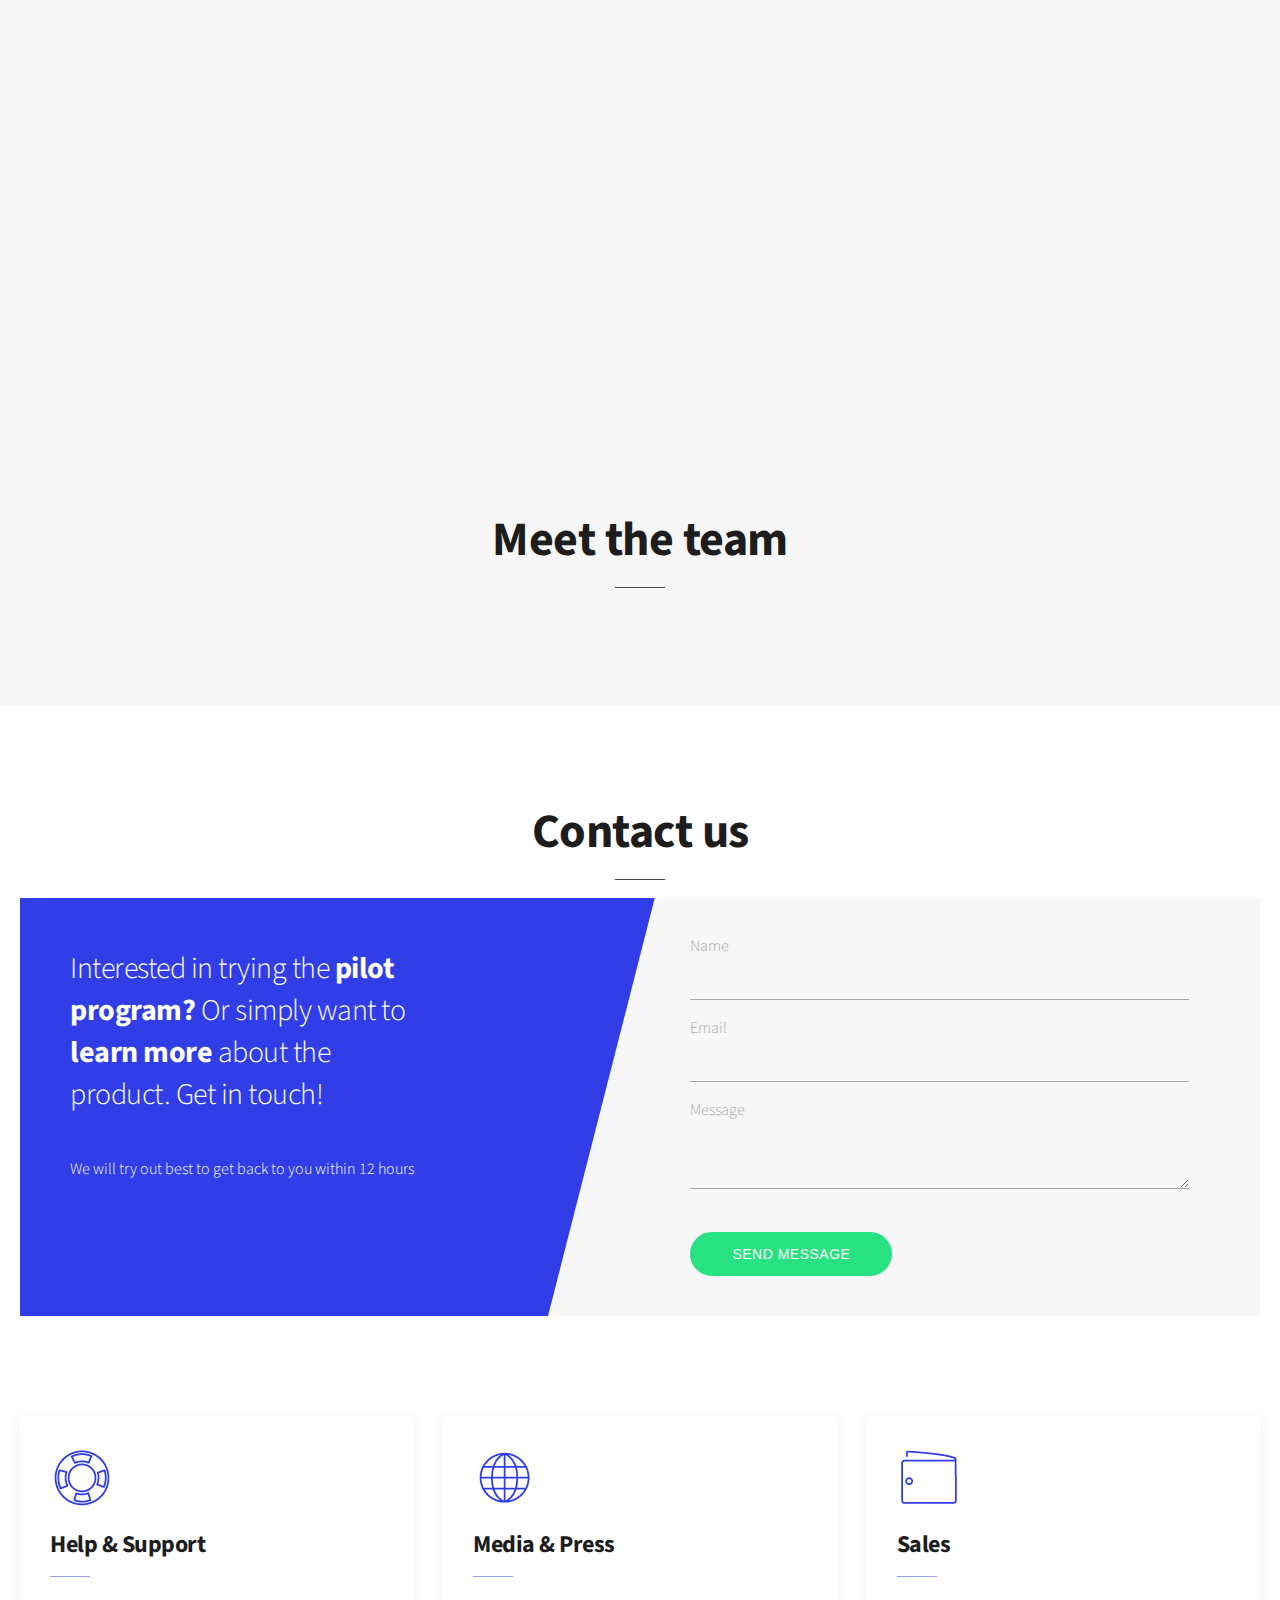
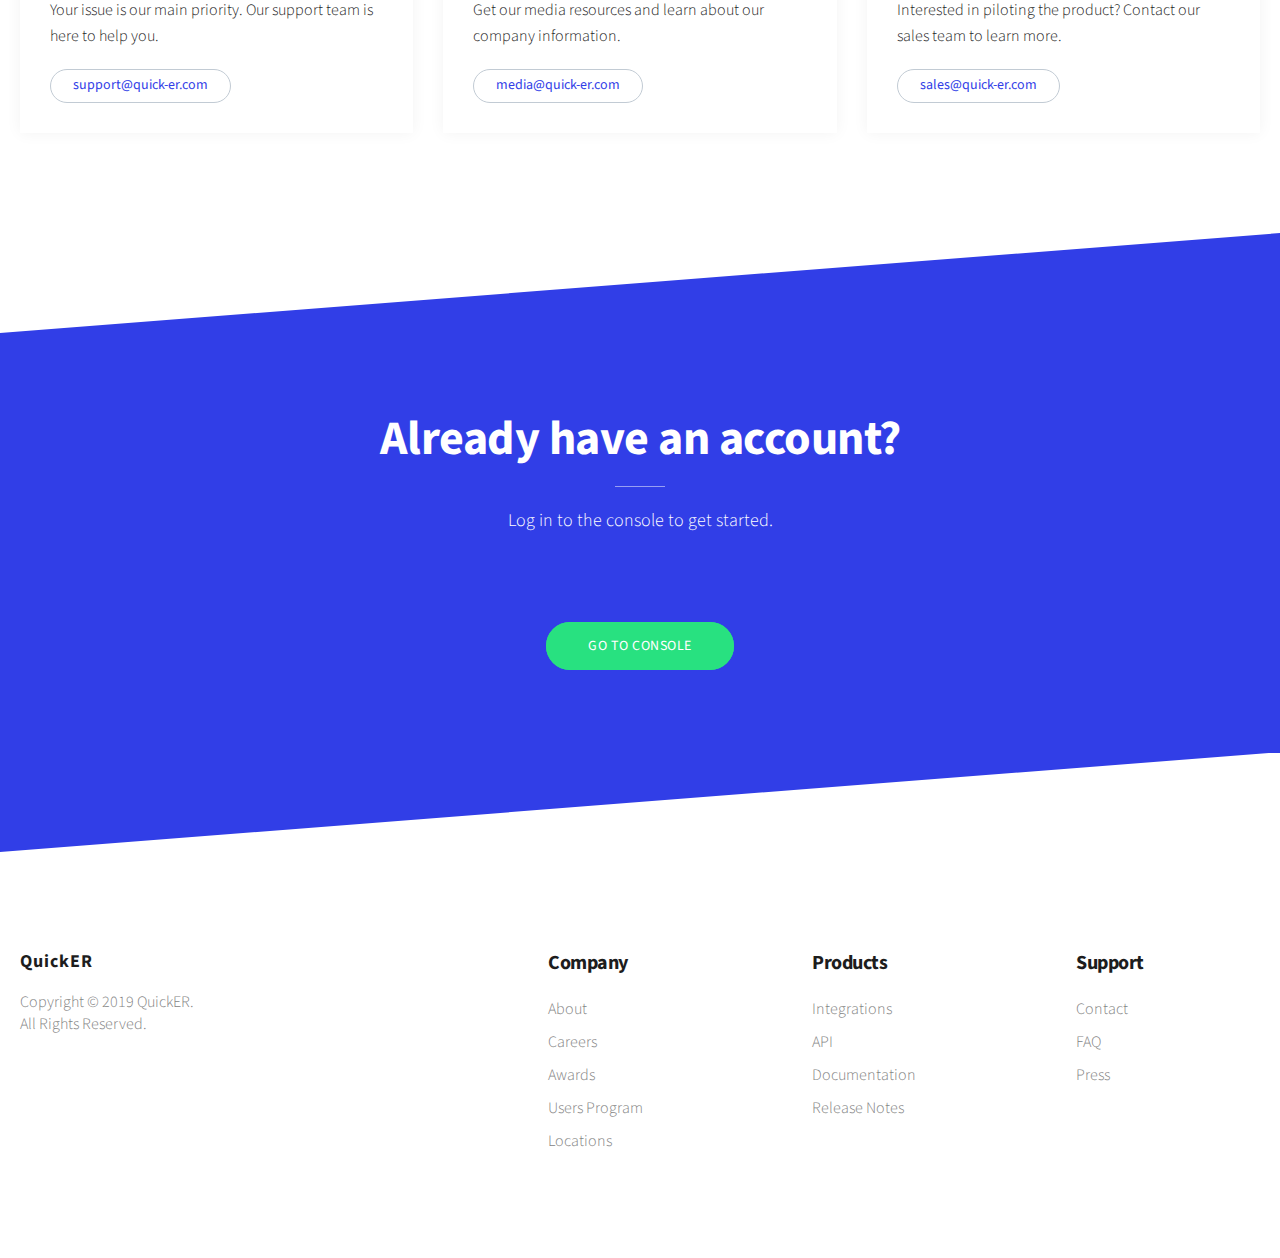
==== commit c1702f7b: "removed pricing section" ====
--- a/index.html
+++ b/index.html
@@ -25,7 +25,6 @@
 							<li><a href="#support" class="header-link">SUPPORT</a></li>
 						</ul>
 					</li>
-					<li><a href="#pricing" class="header-link">PRICING</a></li>
 					<li><a href="#contact" class="header-link">CONTACT</a></li>
 					<li class="header__btn header__btn--signup" ><a href="https://quick-er.app">GO TO CONSOLE</a></li>			
 				</ul>
@@ -186,108 +185,7 @@
 					</div>
 			</div>
 	</section>
-
-	
-	<!-- Section pricing -->
-	<section class="section" id="pricing">
-
-			<div class="section__content section__content--fix-width section__content--padding">
-			        <h2 class="section__title section__title--centered">Our Plans</h2>
-				<div class="section__description section__description--centered">
-				We believe we have created the most efficient SaaS landing page for your users. Landing page with features that will convince you to use it for your SaaS business.
-				</div>
-				
-					
-					<div class="pricing">
-						<div class="pricing__switcher switcher">
-							<div class="switcher__buttons">
-								<div class="switcher__button switcher__button--enabled">Monthly</div> 
-								<div class="switcher__button">Yearly</div>
-								<div class="switcher__border"></div>
-							</div>
-							
-						</div>
-
-					
-						<div class="pricing__plan">
-							<h3 class="pricing__title">FREE</h3>   
-							<div class="pricing__values">
-								<div class="pricing__value pricing__value--show"><span>$</span>0 <b>/ month</b></div>
-								<div class="pricing__value pricing__value--hide pricing__value--hidden"><span>$</span>0 <b>/ yearly</b></div>
-							</div>	
-							<ul class="pricing__list">
-								<li><b>1</b> User Account</li>
-								<li><b>10</b> Team Members</li>
-								<li><b>Unlimited</b> Emails Accounts</li>	
-								<li>Set And Manage Permissions</li>
-								<li class="disabled">API &amp; extension support</li>	
-								<li class="disabled">Developer support</li>
-					 			<li class="disabled">A / B Testing</li>			
-							</ul> 
-							<a class="pricing__signup" href="">Sign up</a>
-						</div>
-						<div class="pricing__plan">
-							<h3 class="pricing__title">STARTUP</h3>       
-							<div class="pricing__values">
-								<div class="pricing__value pricing__value--show"><span>$</span>29 <b>/ month</b></div>
-								<div class="pricing__value pricing__value--hide pricing__value--hidden"><span>$</span>320 <b>/ yearly</b></div>
-							</div>
-							<ul class="pricing__list">
-								<li><b>10</b> User Account</li>
-								<li><b>100</b> Team Members</li>
-								<li><b>Unlimited</b> Emails Accounts</li>	
-								<li>Set And Manage Permissions</li>
-								<li>API &amp; extension support</li>	
-								<li class="disabled">Developer support</li>
-					 			<li class="disabled">A / B Testing</li>			
-							</ul> 
-							<a class="pricing__signup" href="">Sign up</a> 
-						</div>
-						<div class="pricing__plan pricing__plan--popular">
-						         <div class="pricing__badge-bg"></div>
-							 <div class="pricing__badge-text">POPULAR</div>
-							<h3 class="pricing__title">PRO</h3>       
-							<div class="pricing__values">
-								<div class="pricing__value pricing__value--show"><span>$</span>49 <b>/ month</b></div>
-								<div class="pricing__value pricing__value--hide pricing__value--hidden"><span>$</span>529 <b>/ yearly</b></div>
-							</div>
-							<ul class="pricing__list">
-								<li><b>50</b> User Account</li>
-								<li><b>500</b> Team Members</li>
-								<li><b>Unlimited</b> Emails Accounts</li>	
-								<li>Set And Manage Permis sions</li>
-								<li>API &amp; extension support</li>	
-								<li>Developer support</li>
-					 			<li class="disabled">A / B Testing</li>		
-							</ul> 
-							<a class="pricing__signup" href="">Sign up</a>
-						</div>
-						<div class="pricing__plan">
-							<h3 class="pricing__title">ULTRA</h3>       
-							<div class="pricing__values">
-								<div class="pricing__value pricing__value--show"><span>$</span>99 <b>/ month</b></div>
-								<div class="pricing__value pricing__value--hide pricing__value--hidden"><span>$</span>900 <b>/ yearly</b></div>
-							</div>
-							<ul class="pricing__list">
-								<li><b>Unlimited</b> User Account</li>
-								<li><b>Unlimited</b> Team Members</li>
-								<li><b>Unlimited</b> Emails Accounts</li>	
-								<li>Set And Manage Permissions</li>
-								<li>API &amp; extension support</li>	
-								<li>Developer support</li>
-					 			<li>A / B Testing</li>
-			
-							</ul> 
-							<a class="pricing__signup" href="">Sign up</a>
-						</div> 	
-					</div>
-				
-				<div class="clear"></div>
-			</div>
-		
-	</section>
-	
-	<!-- Section testimonials -->
+	
 	<section class="section section--testimonials" id="testimonials">
 		<div class="section__content section__content--fix-width section__content--padding">
 			<h2 class="section__title section__title--centered">Meet the team</h2>
@@ -407,7 +305,6 @@
 	
 								<li><a href="#">Integrations</a></li>
 								<li><a href="#">API</a></li>
-								<li><a href="#">Pricing</a></li>
 								<li><a href="#">Documentation</a></li>
 								<li><a href="#">Release Notes</a></li>
 						</ul>
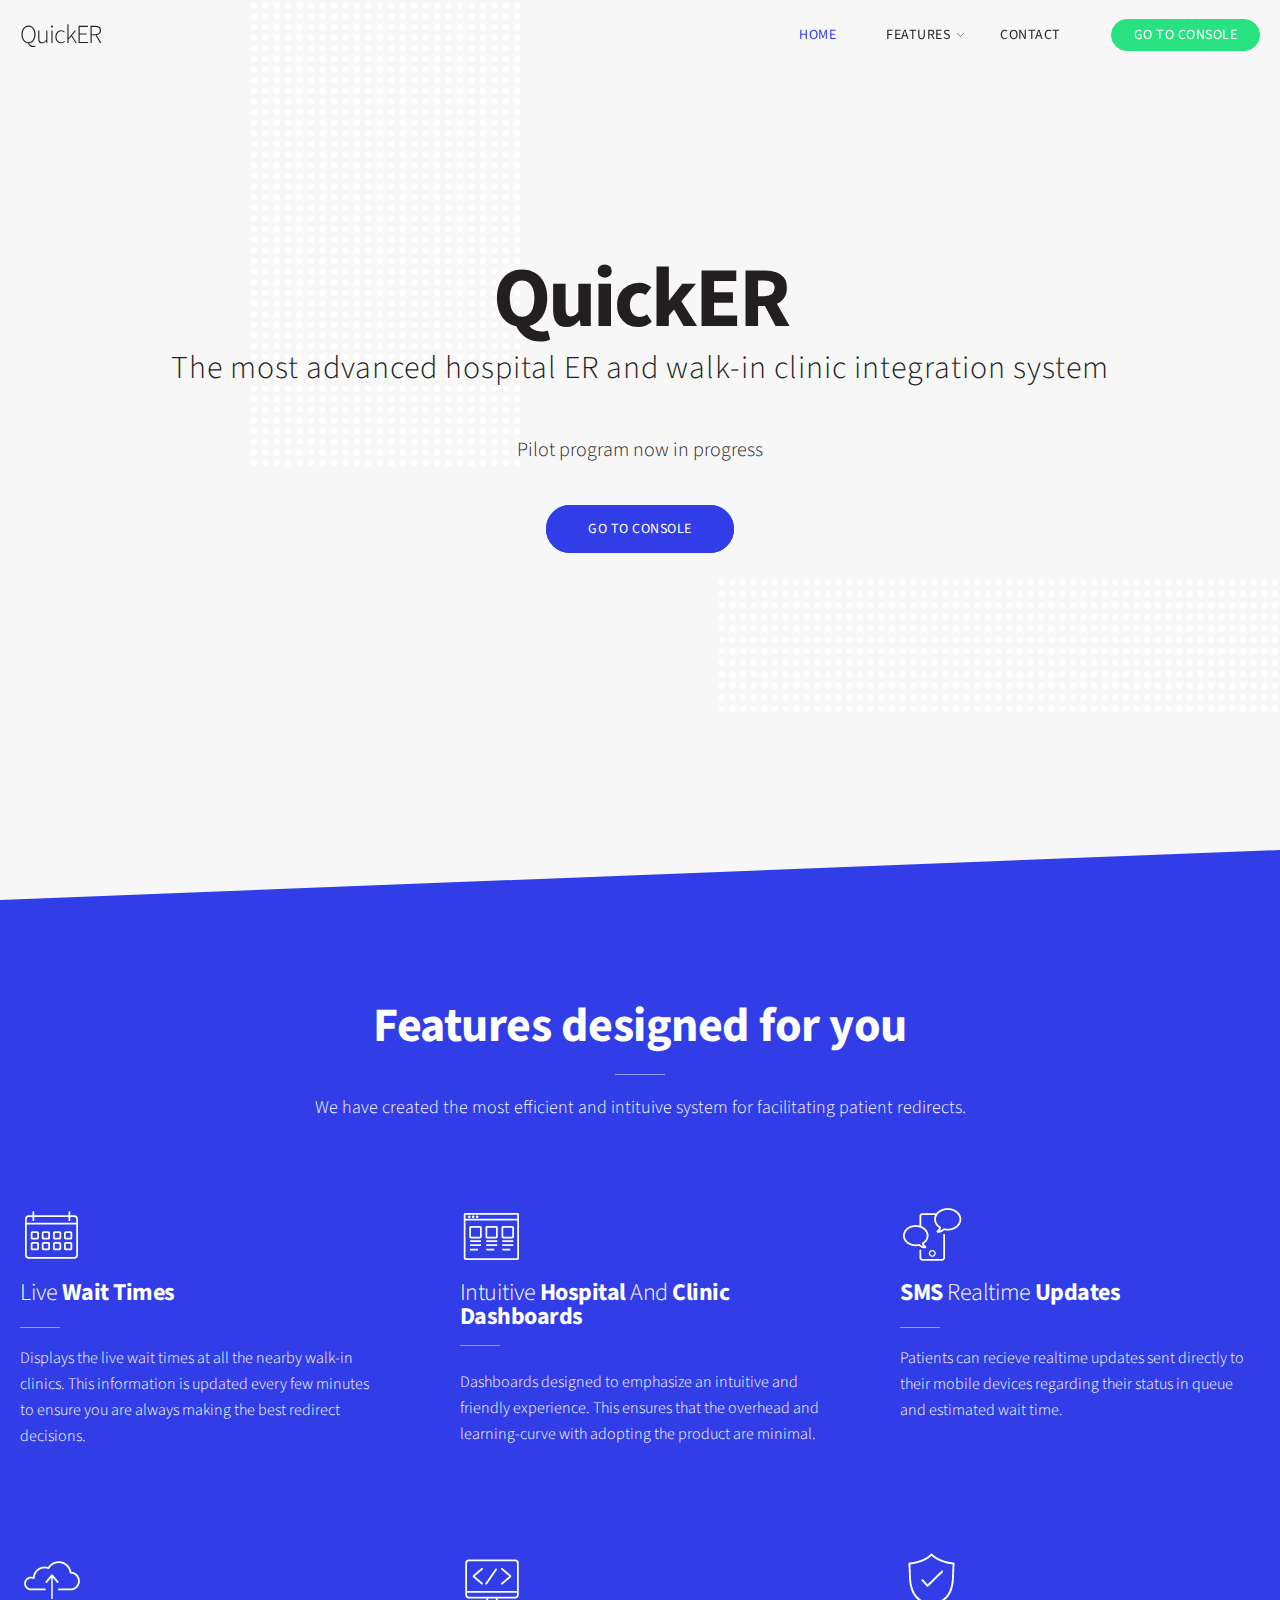
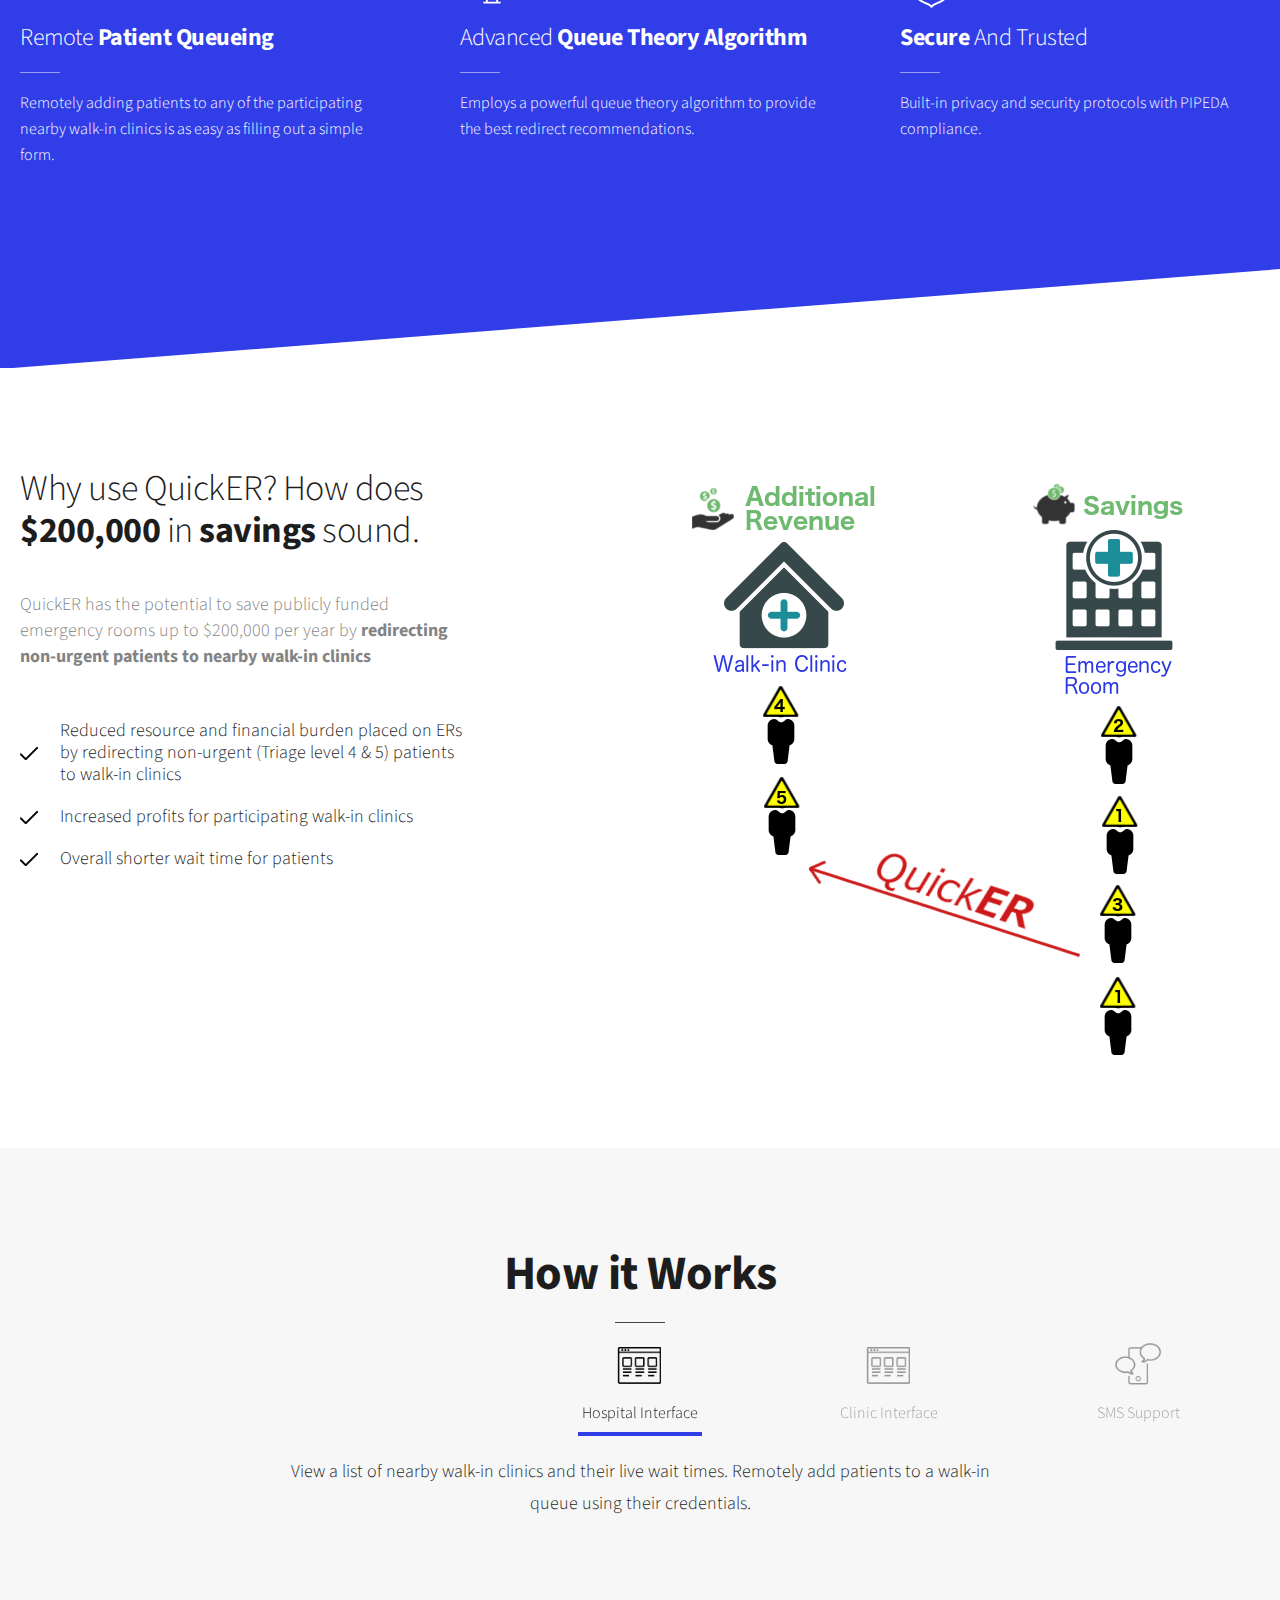
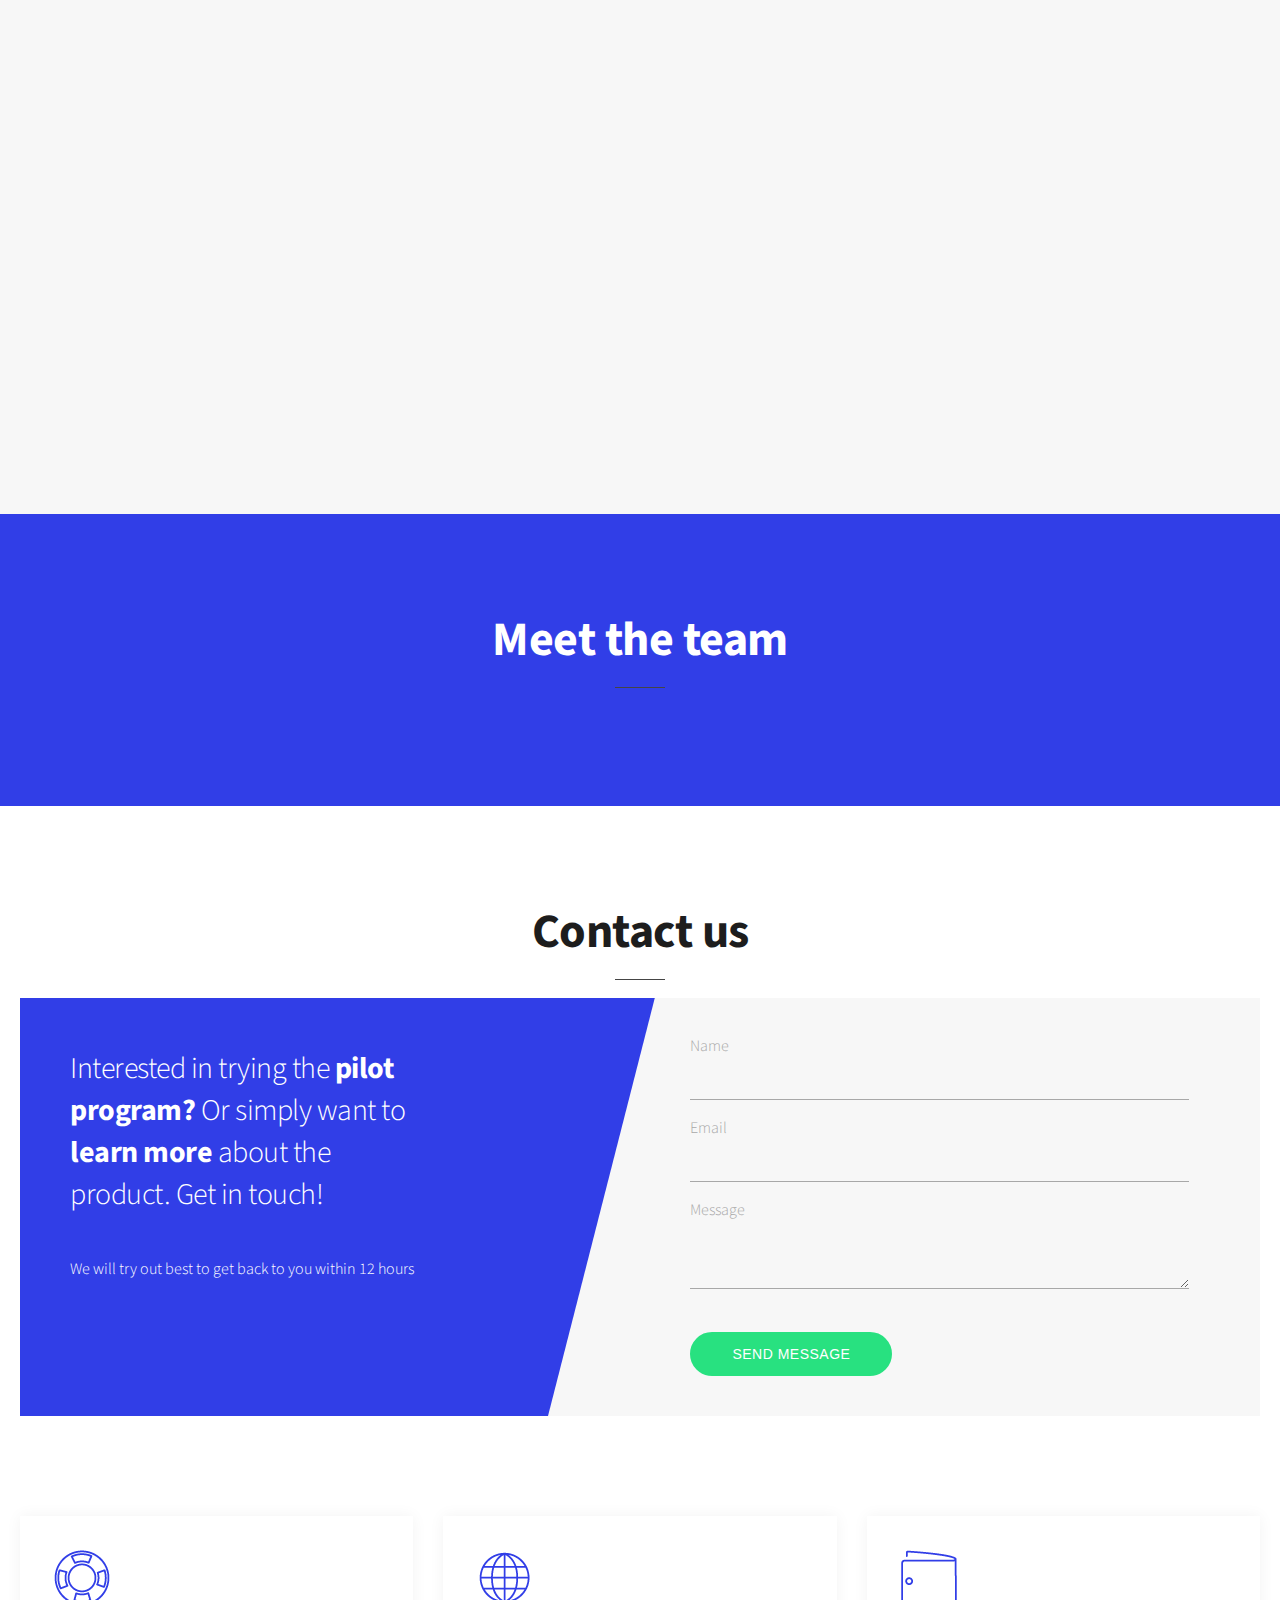
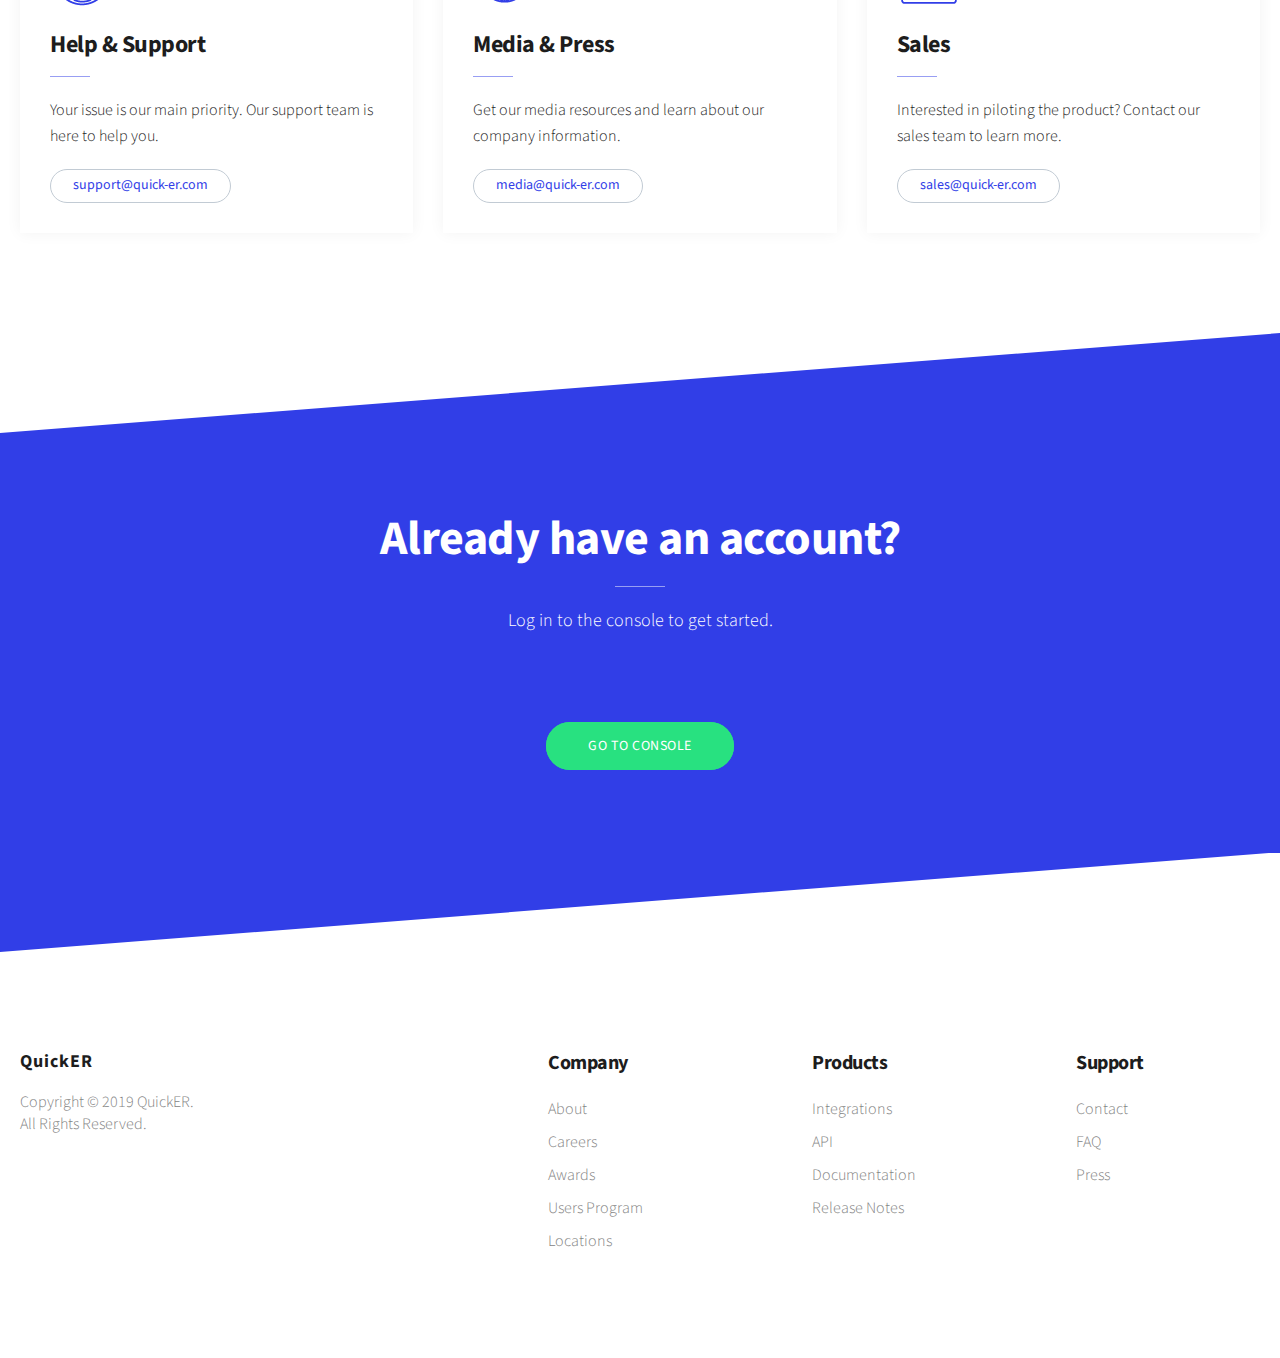
==== commit 9240b698: "Added new description photo" ====
--- a/index.html
+++ b/index.html
@@ -21,7 +21,7 @@
 						<ul class="sub-menu">
 							<li><a href="#about" class="header-link">OUR PRODUCTS</a></li>
 							<li><a href="#hiw" class="header-link">HOW IT WORKS</a></li>
-							<li><a href="#testimonials" class="header-link">MEET THE TEAM</a></li>
+							<li><a href="#Meet-the-team" class="header-link">MEET THE TEAM</a></li>
 							<li><a href="#support" class="header-link">SUPPORT</a></li>
 						</ul>
 					</li>
@@ -122,14 +122,14 @@
 						<h3 class="grid__title">Why use QuickER? How does <span>$200,000</span> in <span> savings</span> sound.</h3>
 						<p class="grid__text">QuickER has the potential to save publicly funded emergency rooms up to $200,000 per year by <span>redirecting non-urgent patients to nearby walk-in clinics</span></p>
 						<ul class="grid__list">
-							<li>Reduced resource and financial burden placed on ERs by redirecting non-urgent patients to walk-in clinics</li> 
+							<li>Reduced resource and financial burden placed on ERs by redirecting non-urgent (Triage level 4 & 5) patients to walk-in clinics</li> 
 							<li>Increased profits for participating walk-in clinics</li> 
 							<li>Overall shorter wait time for patients</li> 
 						</ul>
 						
 					</div>
 					<div class="grid__item grid__item--x3">
-						<div class="grid__image grid__image--right"><img src="images/desktop-frame-about.gif" alt="" title=""/></div>
+						<div class="grid__image grid__image--right"><img src="images/patientRedirect.png" alt="" title=""/></div>
 					</div>
 				</div>
 			</div>
@@ -186,7 +186,8 @@
 			</div>
 	</section>
 	
-	<section class="section section--testimonials" id="testimonials">
+	<section class="section section--features" id="Meet-the-team">
+
 		<div class="section__content section__content--fix-width section__content--padding">
 			<h2 class="section__title section__title--centered">Meet the team</h2>
 			<div class="clear"></div>
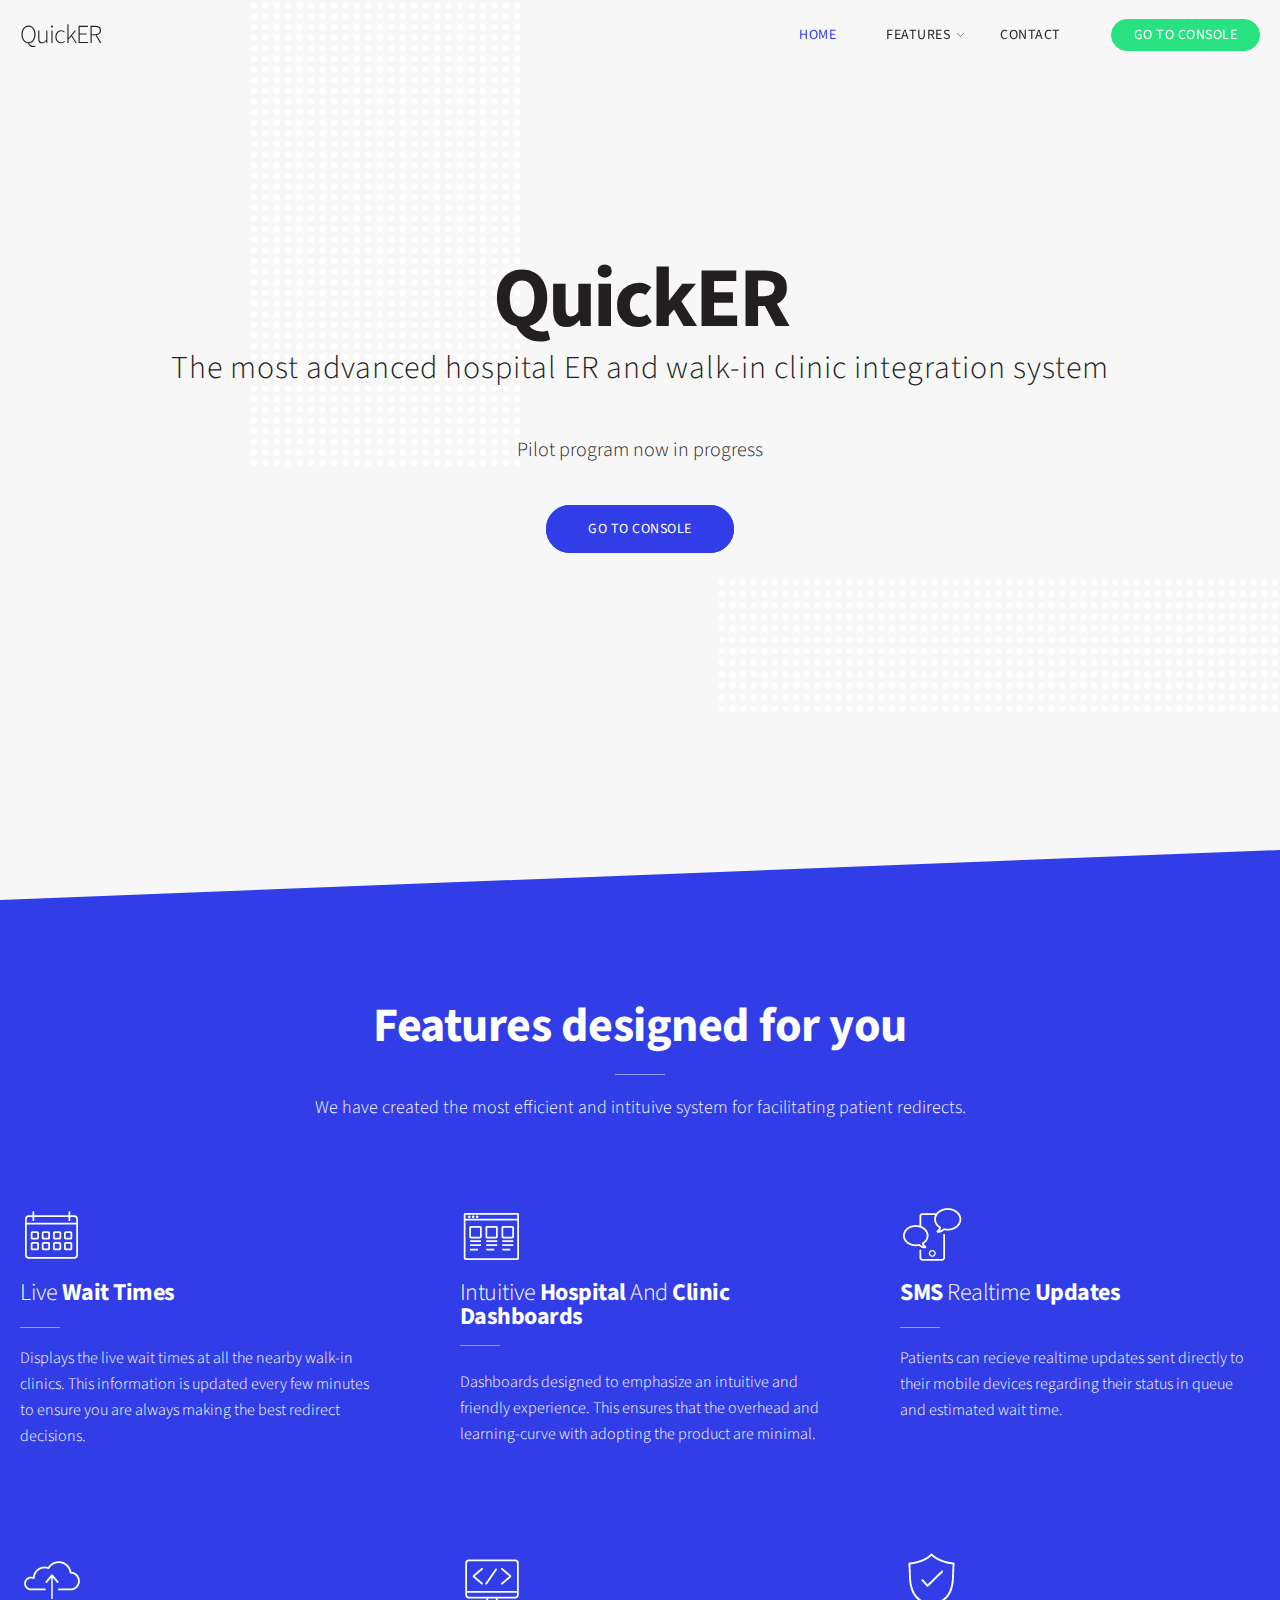
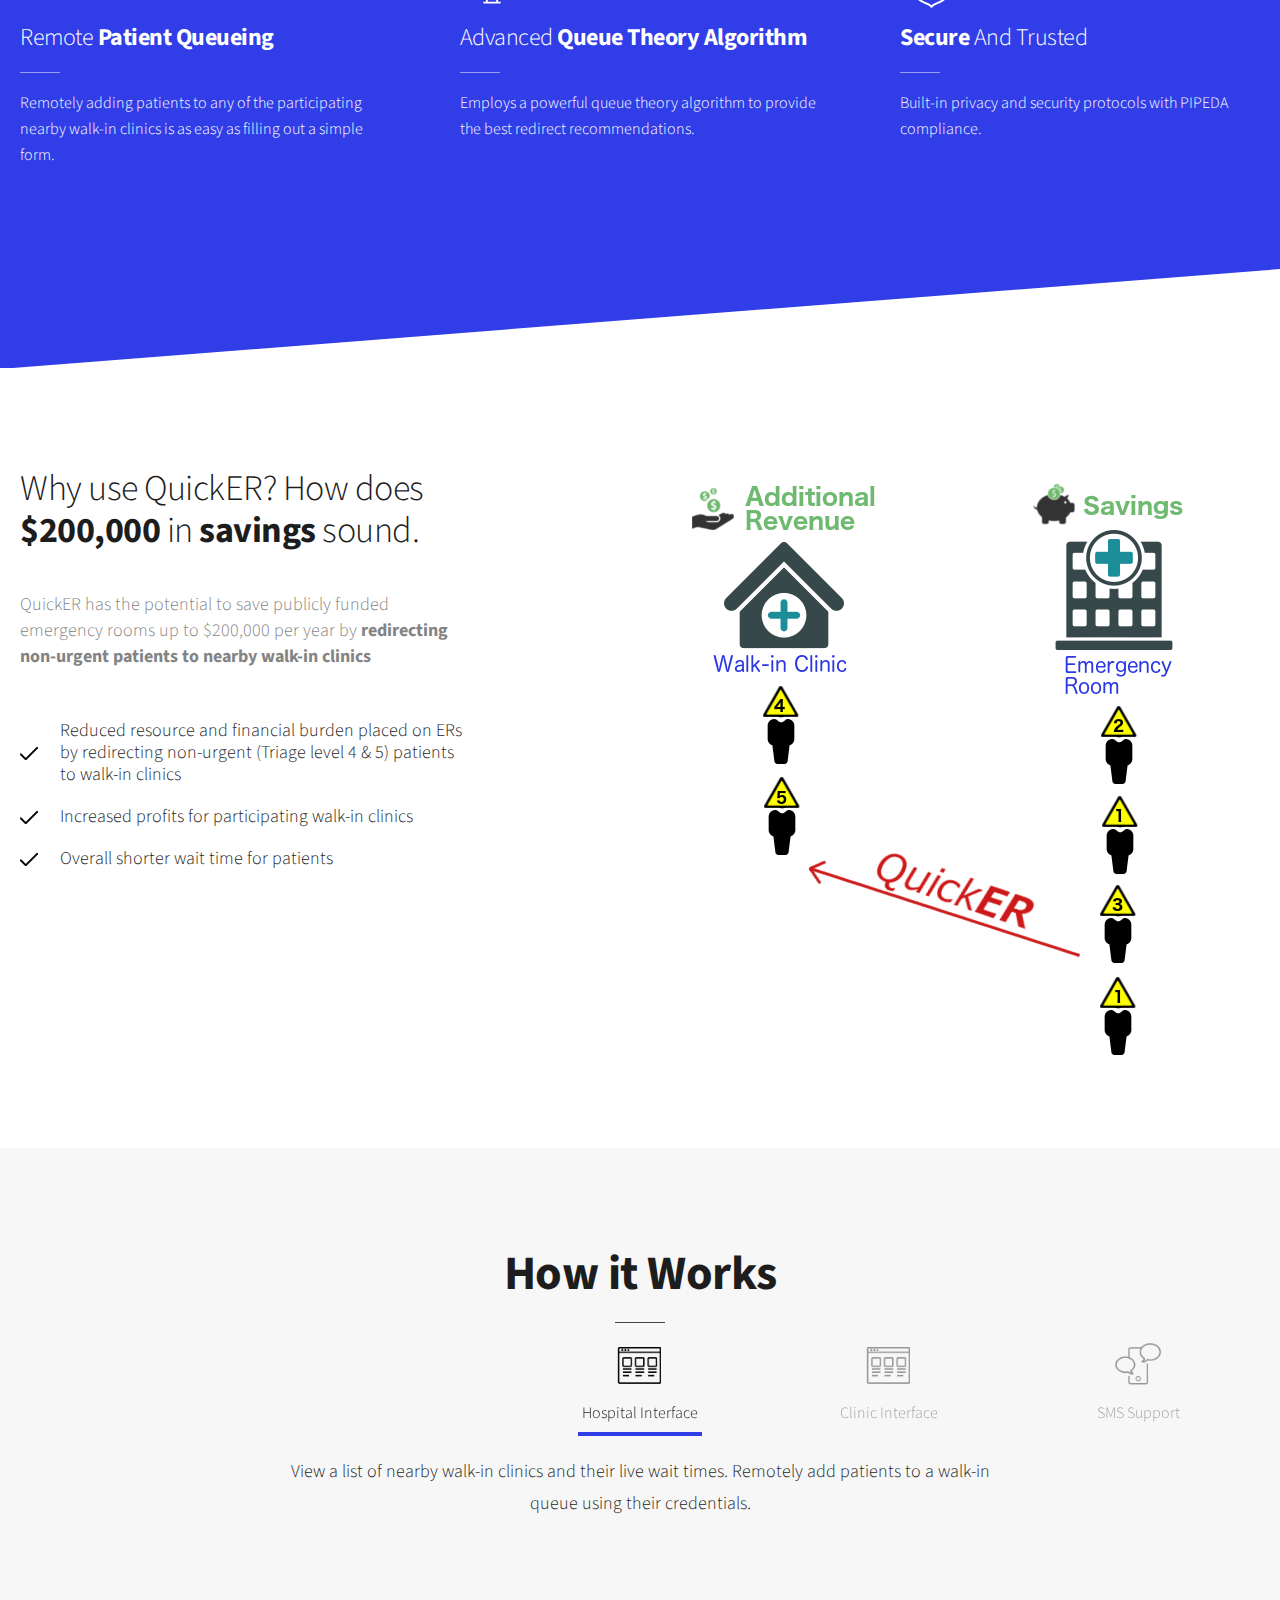
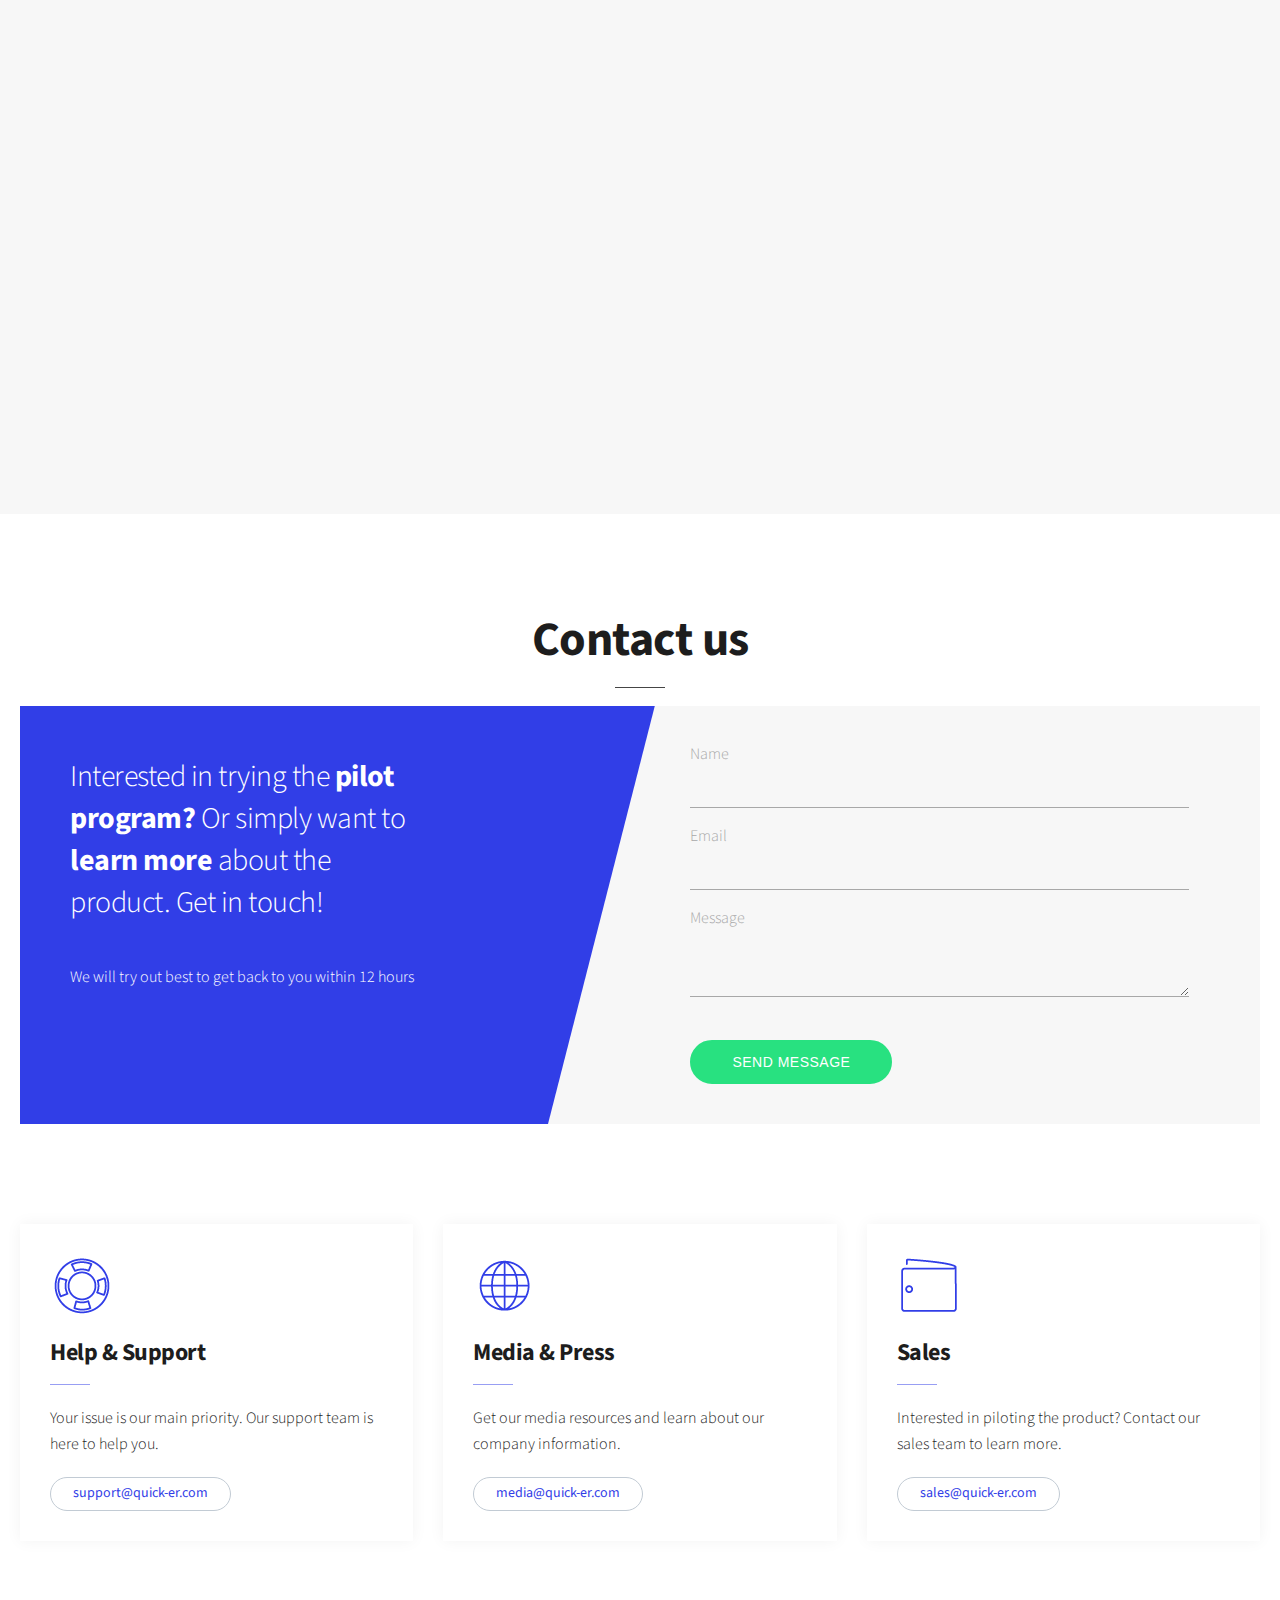
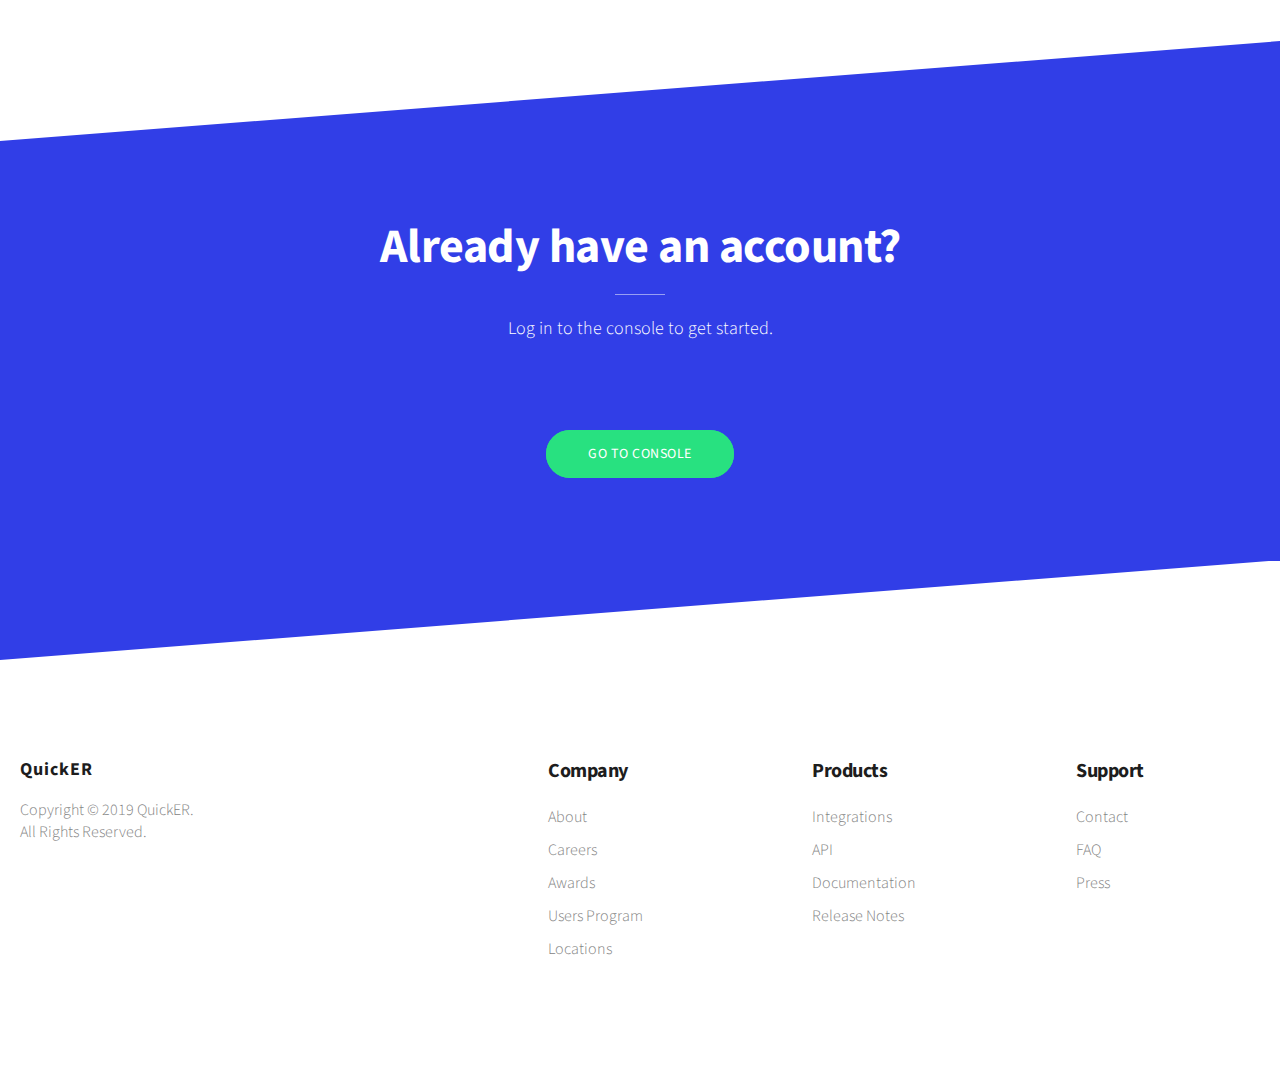
==== commit 77eb5128: "Removed meet the team section for time being" ====
--- a/index.html
+++ b/index.html
@@ -185,15 +185,14 @@
 					</div>
 			</div>
 	</section>
-	
+<!--	
 	<section class="section section--features" id="Meet-the-team">
-
 		<div class="section__content section__content--fix-width section__content--padding">
 			<h2 class="section__title section__title--centered">Meet the team</h2>
 			<div class="clear"></div>
 		</div>
 	</section>	
-	
+-->
 	<!-- Section contact -->
 	<section class="section" id="contact">
 
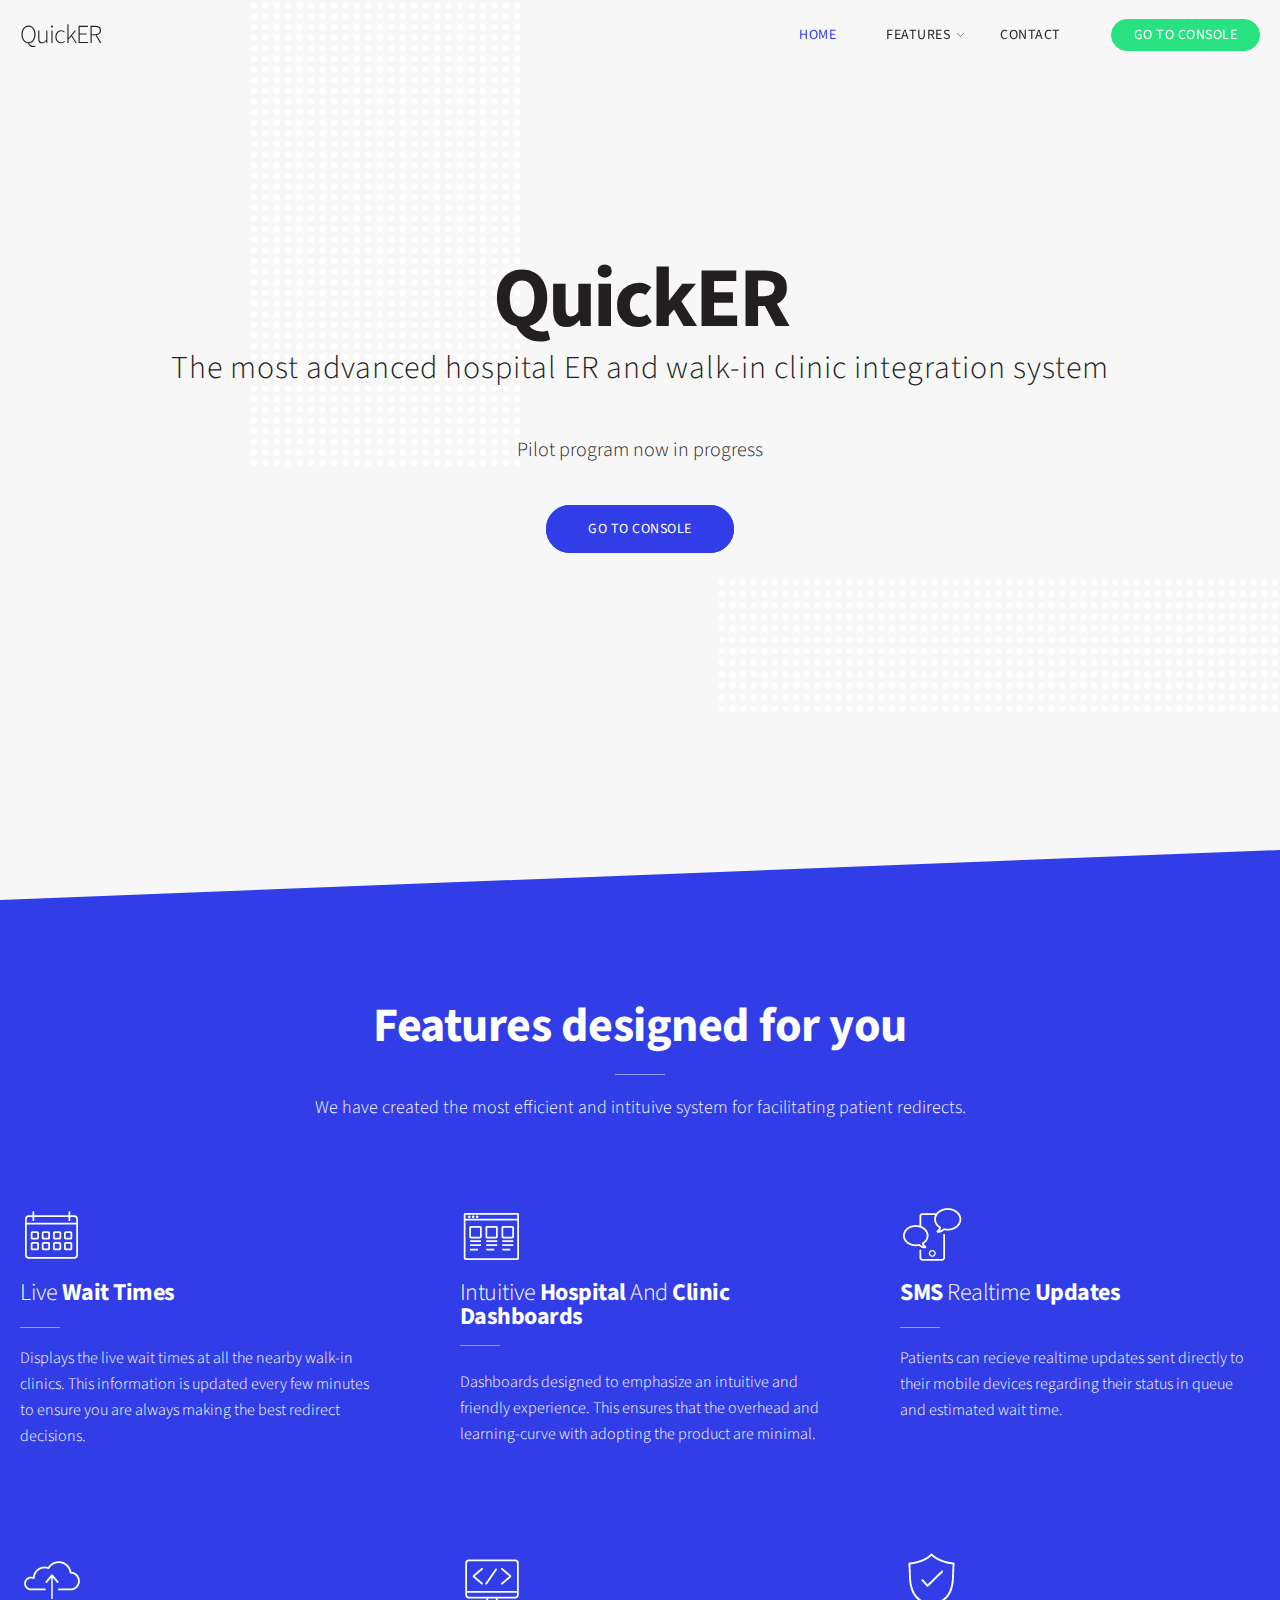
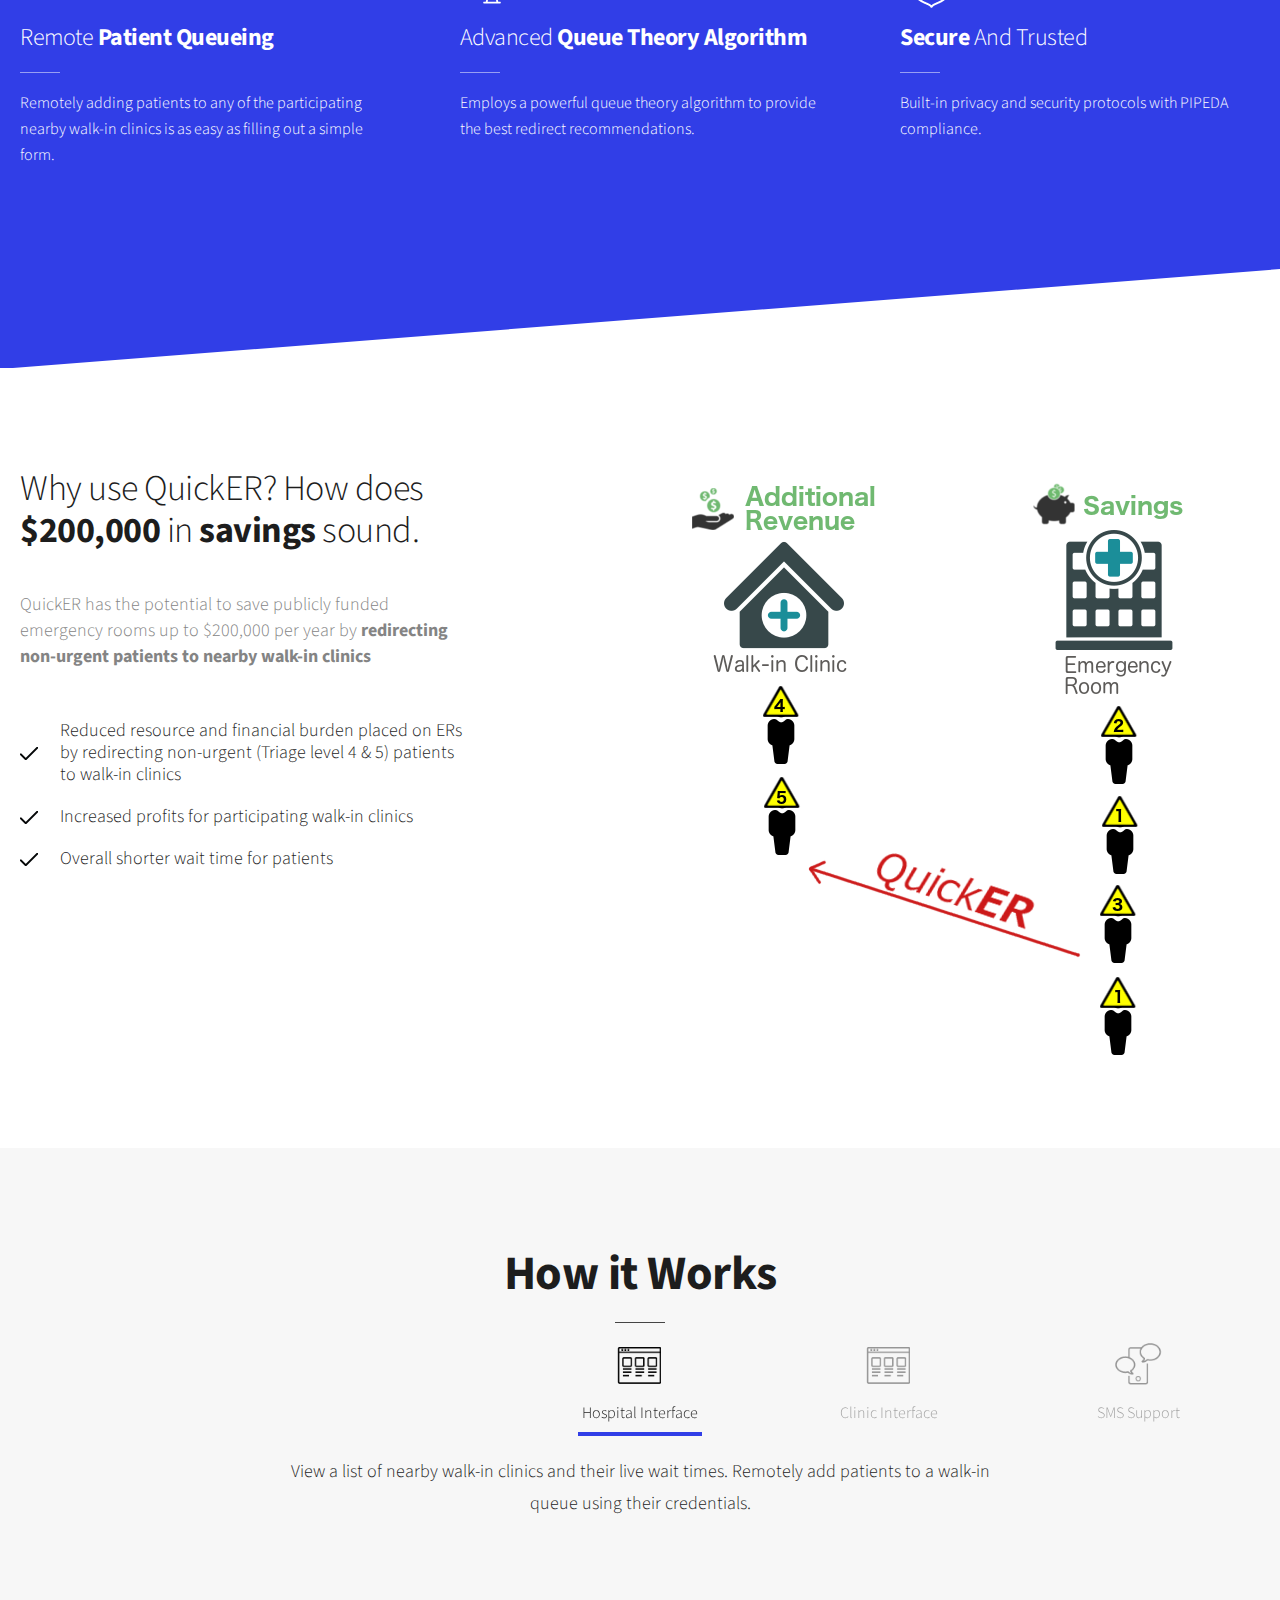
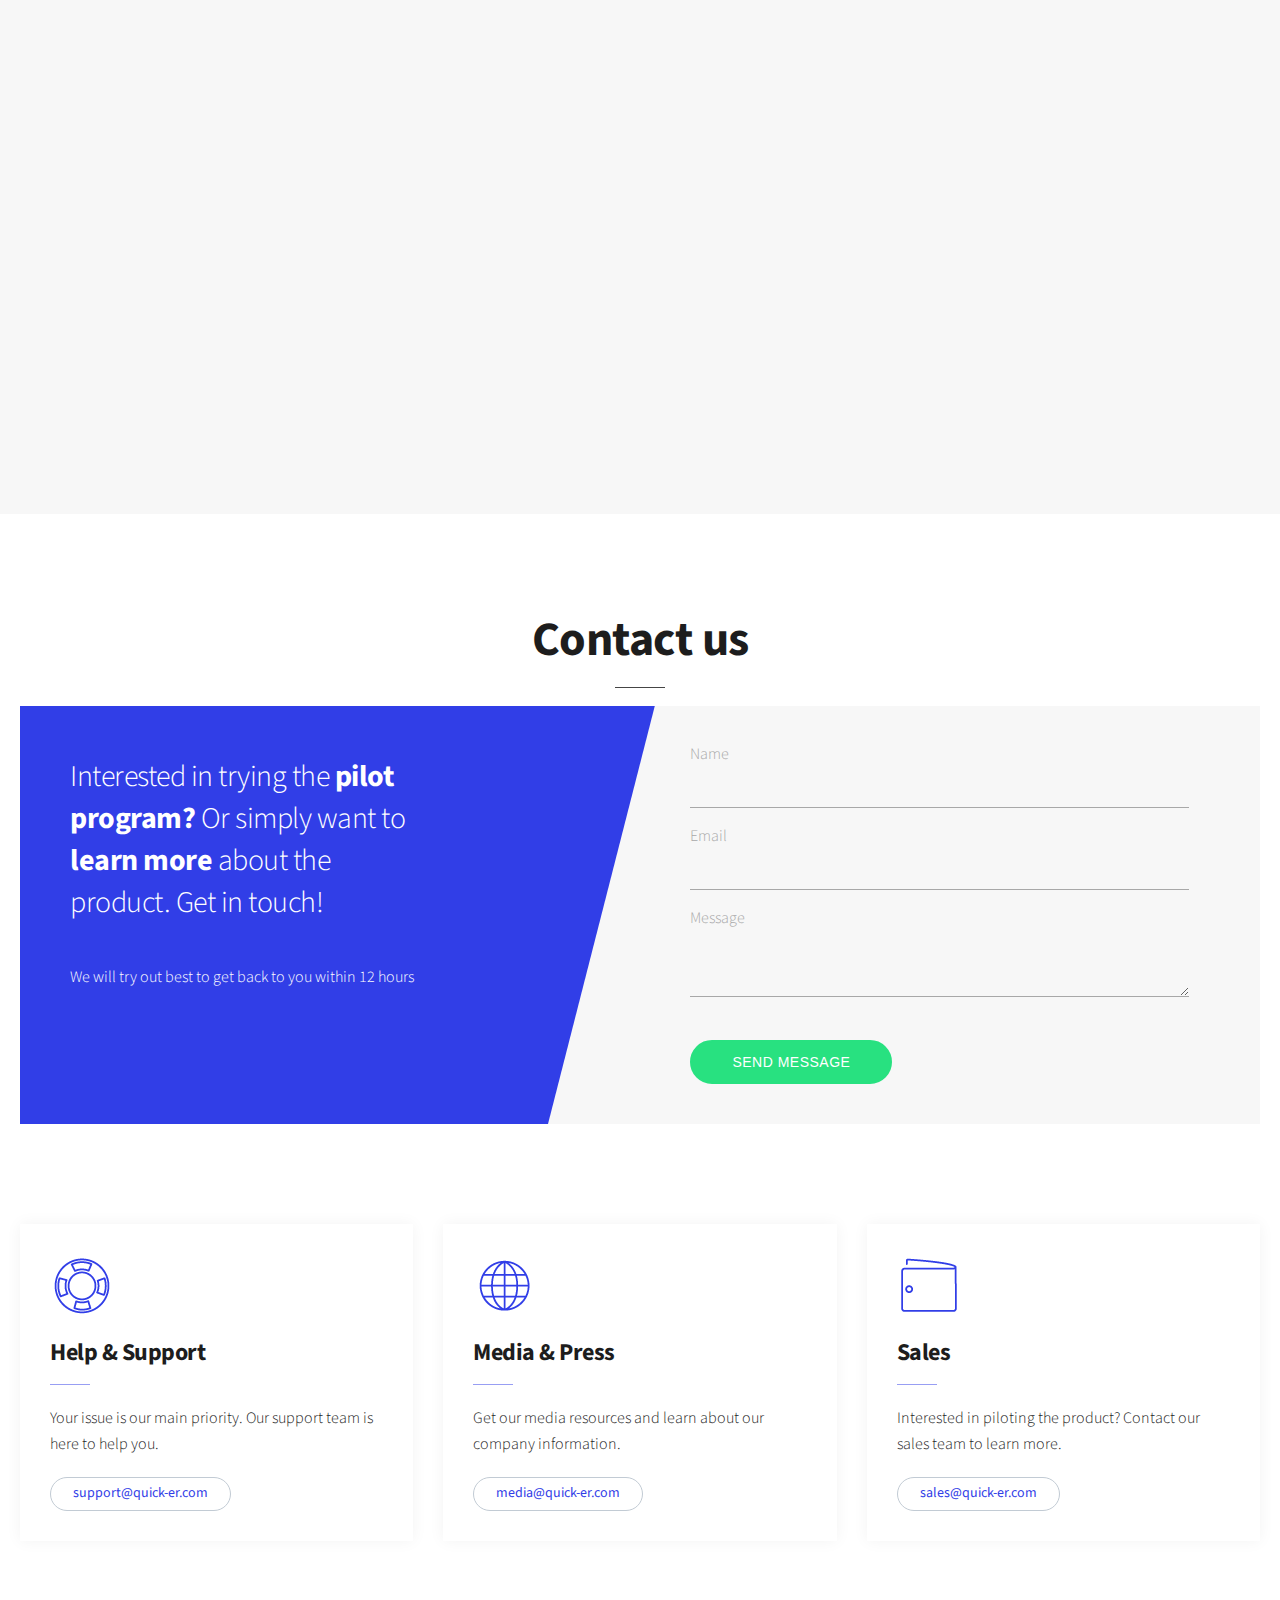
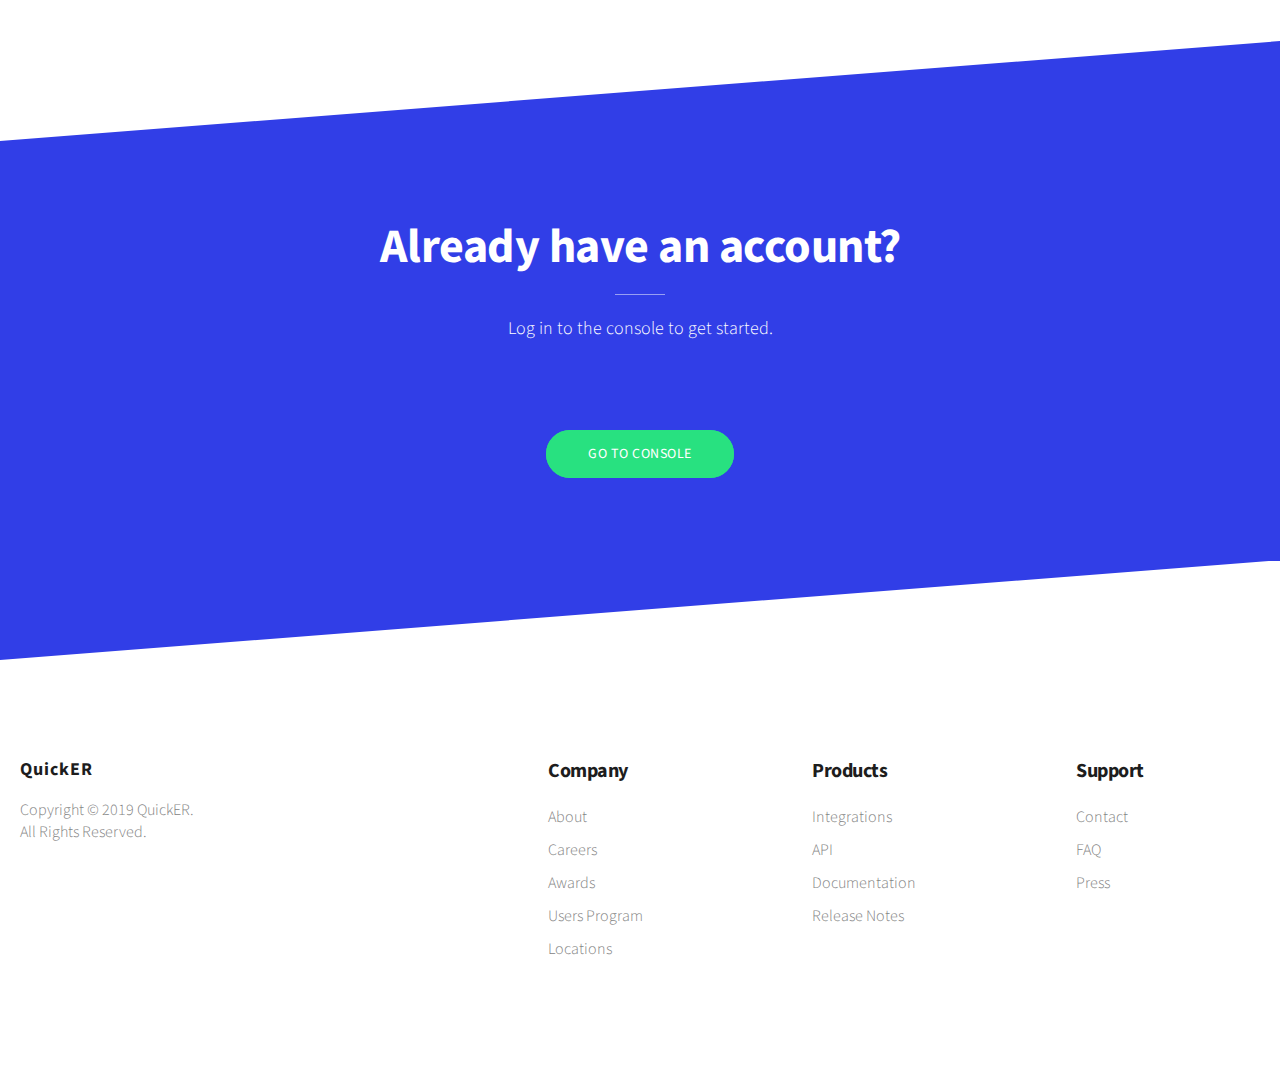
==== commit 1f51361f: "Modified patient redirect and demo assets" ====
--- a/index.html
+++ b/index.html
@@ -48,7 +48,7 @@
 				</div>
 				<div class="intro-animation">
 					<div class="animation__play modal-toggle" data-openpopup="animation"><span></span></div>
-					<img src="images/demo-pic.png" alt="" title=""/>
+					<img class="demoPic" src="images/demo-pic.png" alt="" title=""/>
 				</div>
 			</div>
 			<svg class="svg-intro-bottom" xmlns="http://www.w3.org/2000/svg" viewBox="0 0 100 100" preserveAspectRatio="none">
--- a/style.css
+++ b/style.css
@@ -2037,7 +2037,7 @@
   max-width: 800px !important;
 }
 
-.quicker-gif-height{
+.quicker-gif-height {
   box-shadow: 0 1px 3px rgba(0, 0, 0, 0.12), 0 1px 2px rgba(0, 0, 0, 0.24);
   max-height: 500px;
 }
@@ -2981,3 +2981,7 @@
     padding: 8px 15px;
   }
 }
+
+.demoPic {
+  box-shadow: 0 0px 25px rgba(0, 0, 0, 0.15), 0 15px 12px rgba(0, 0, 0, 0.22);
+}
